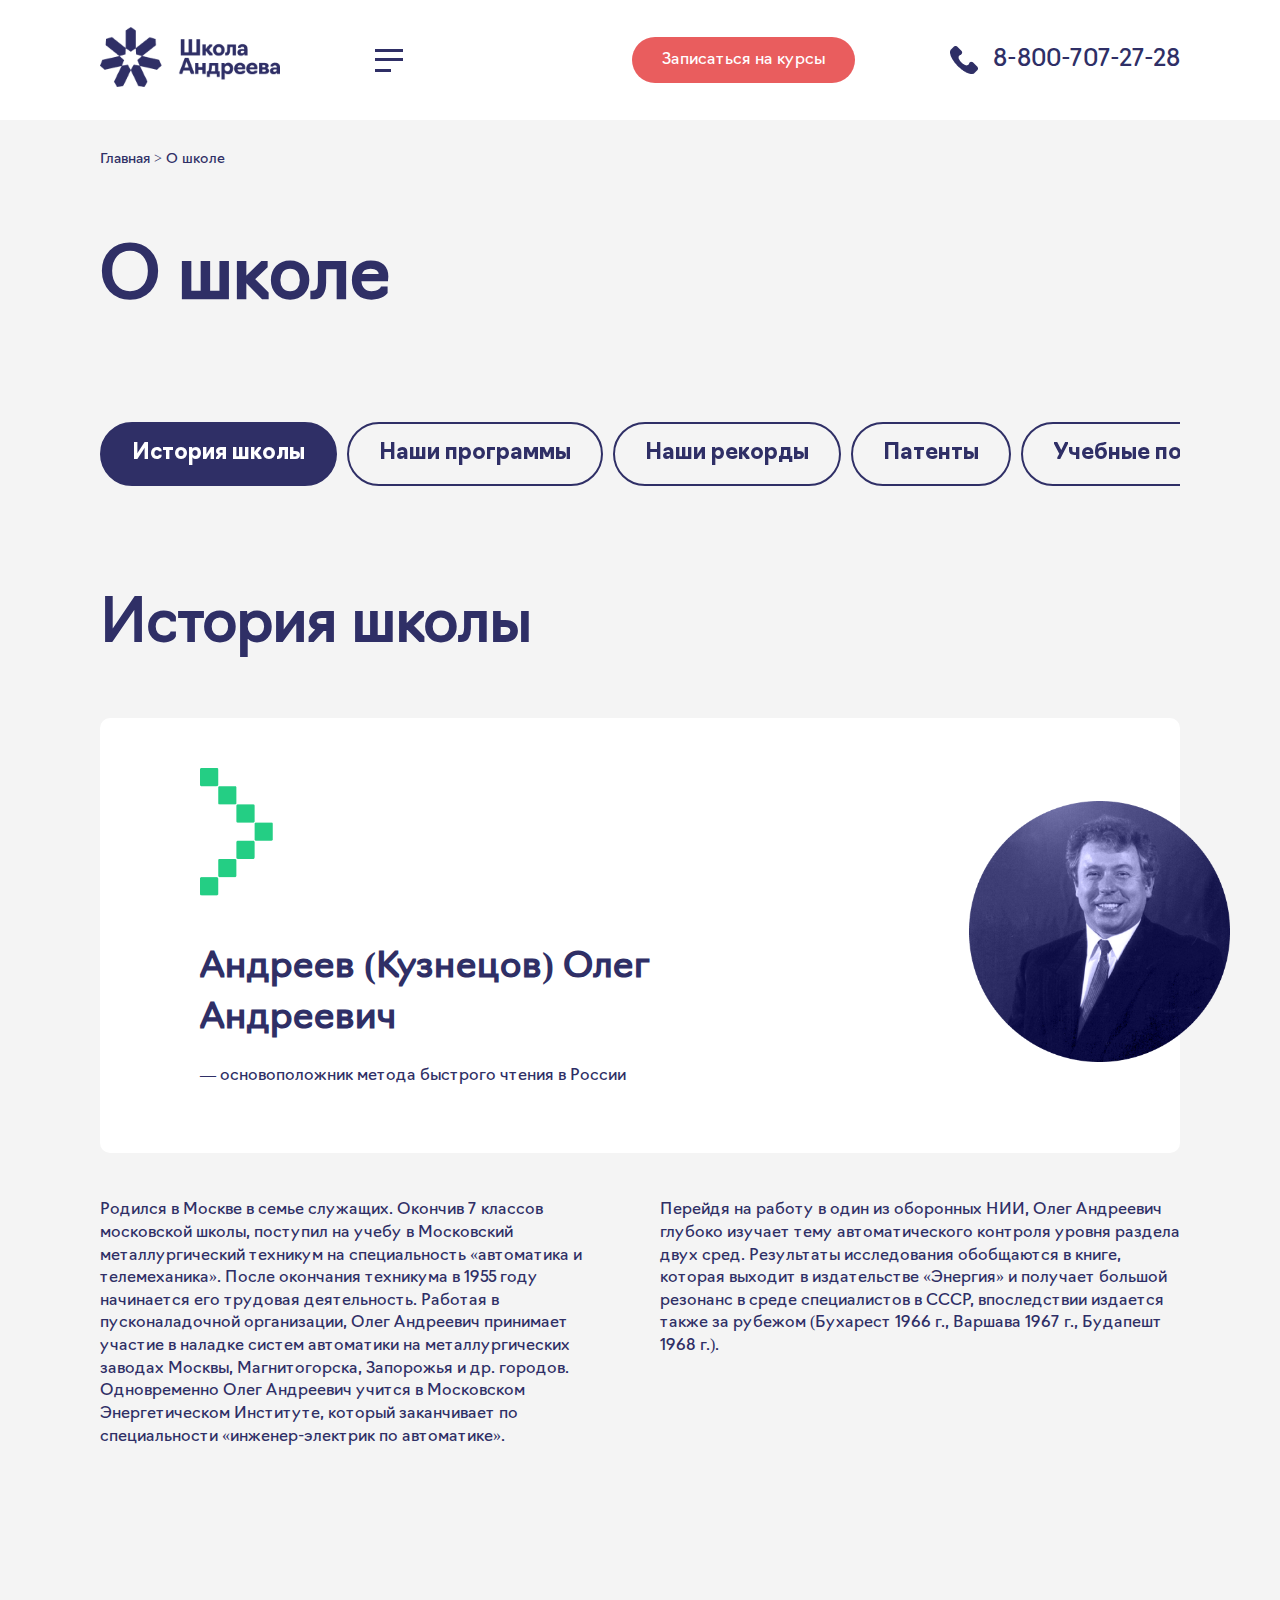
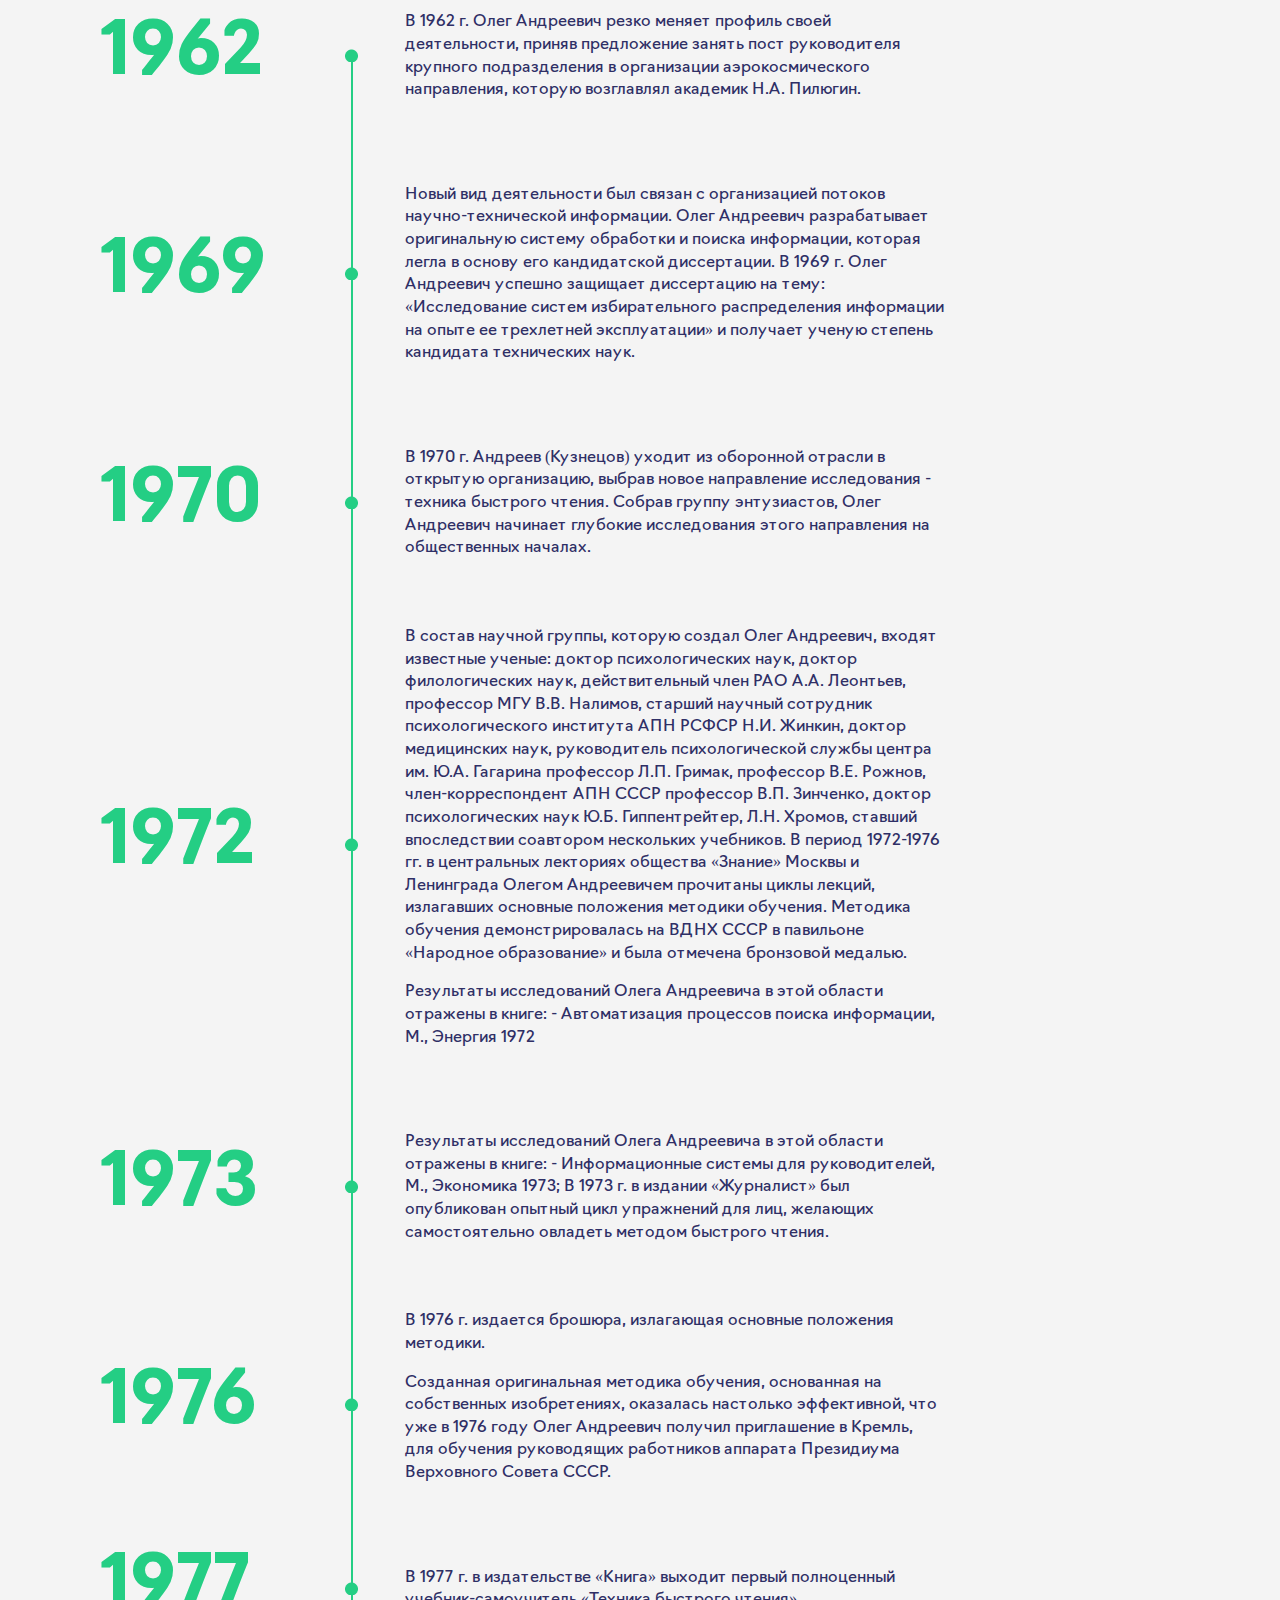
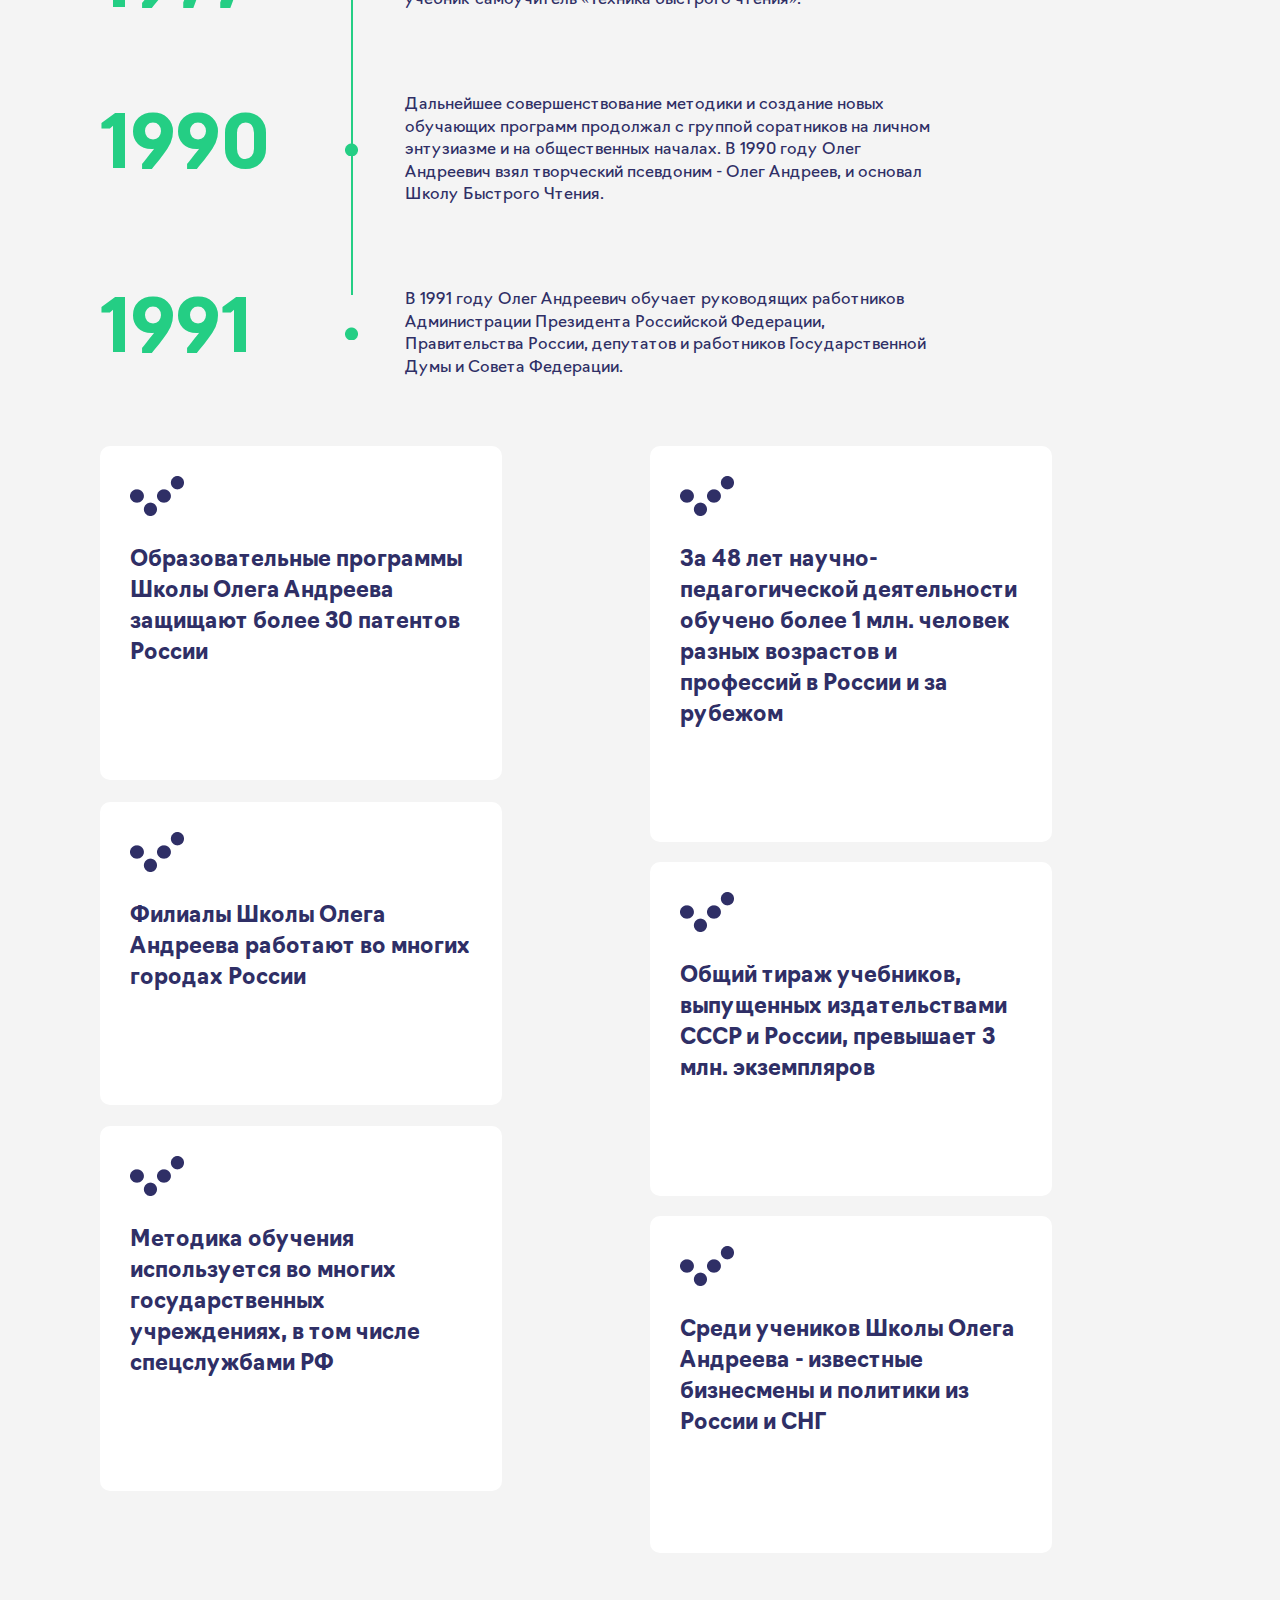
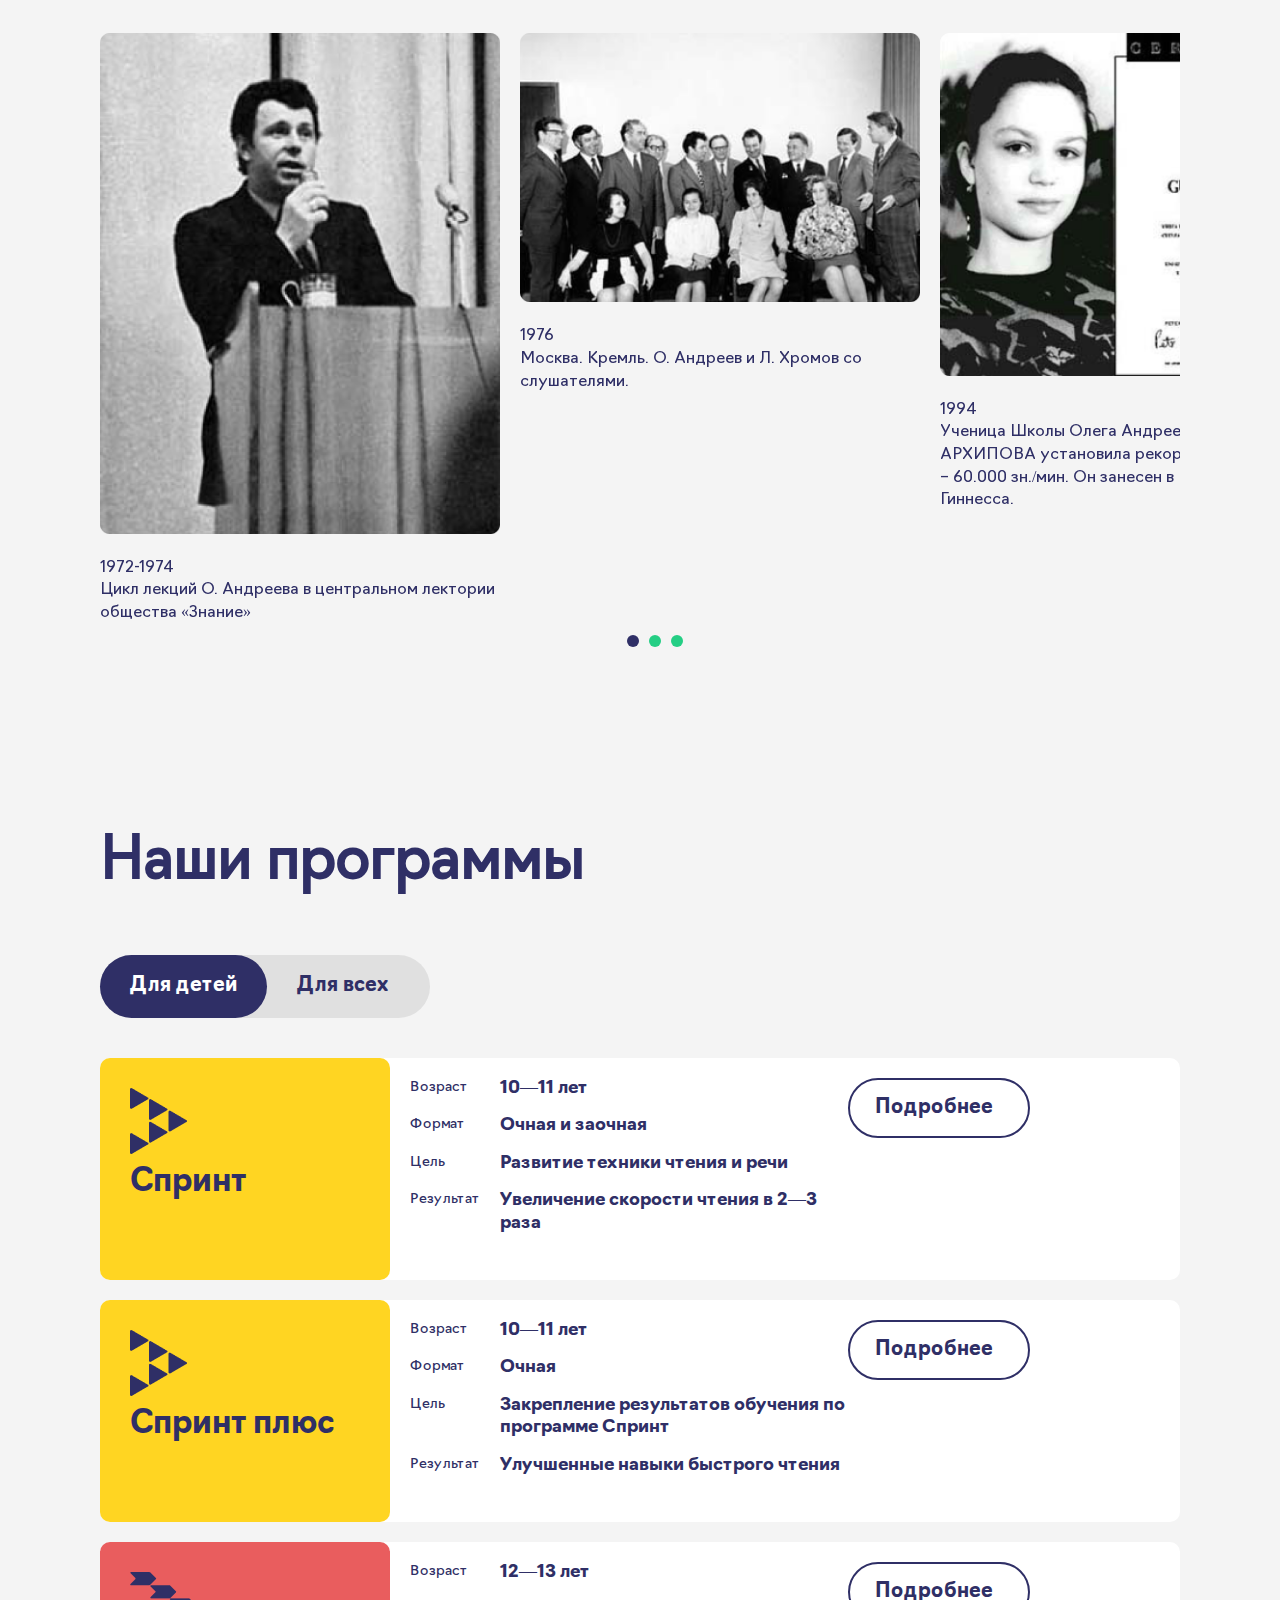
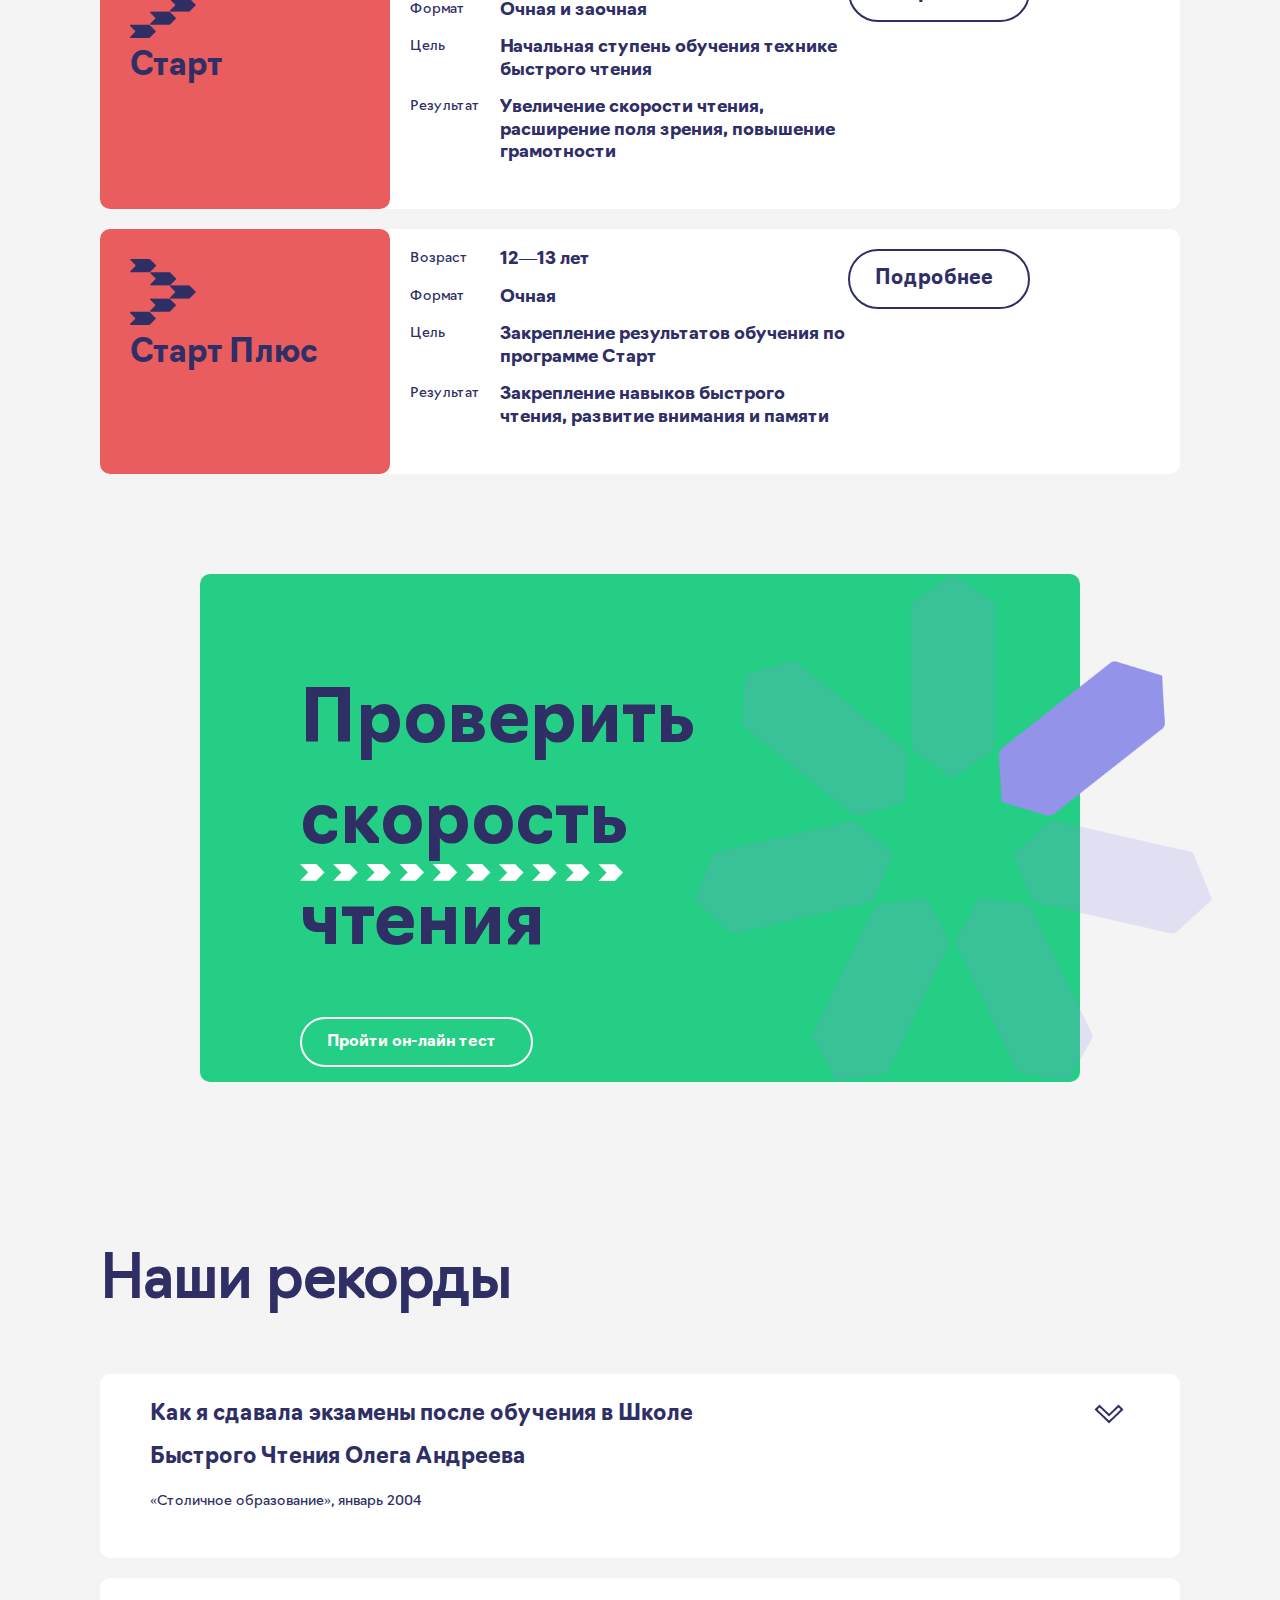
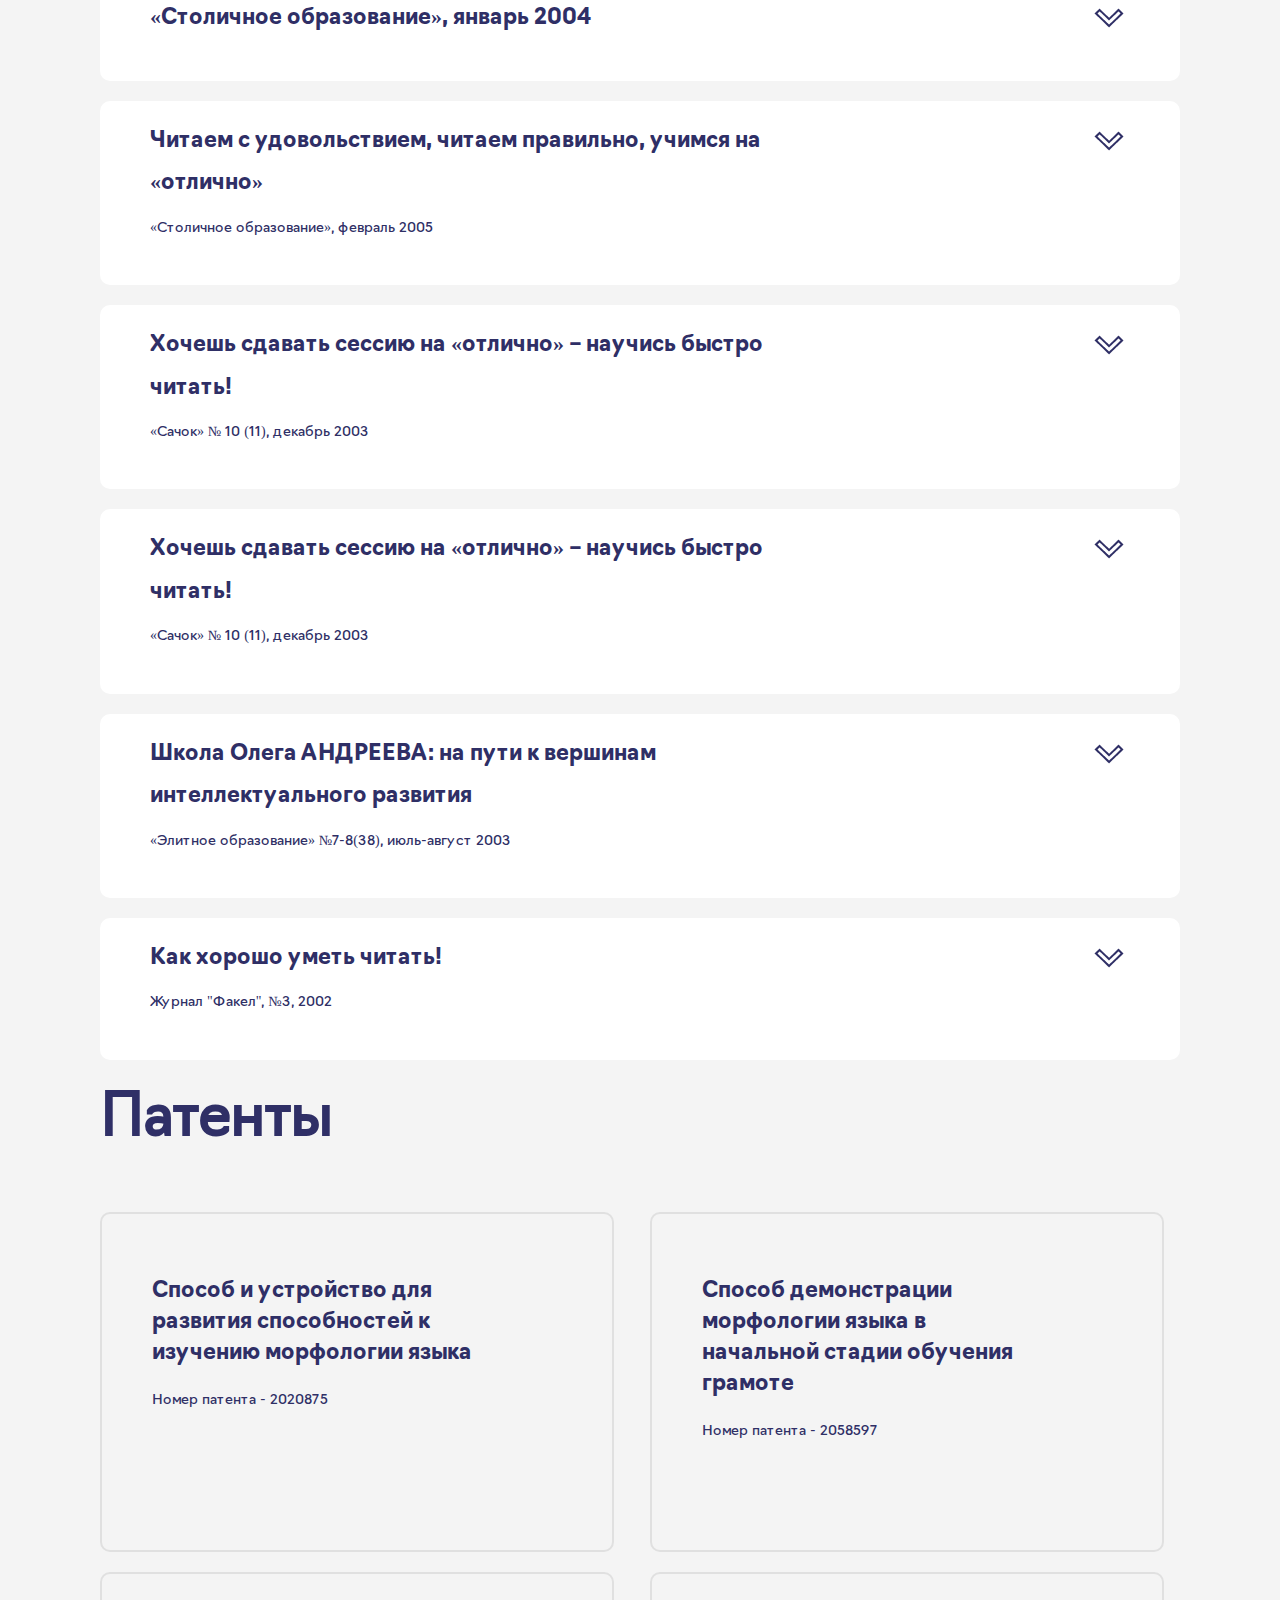
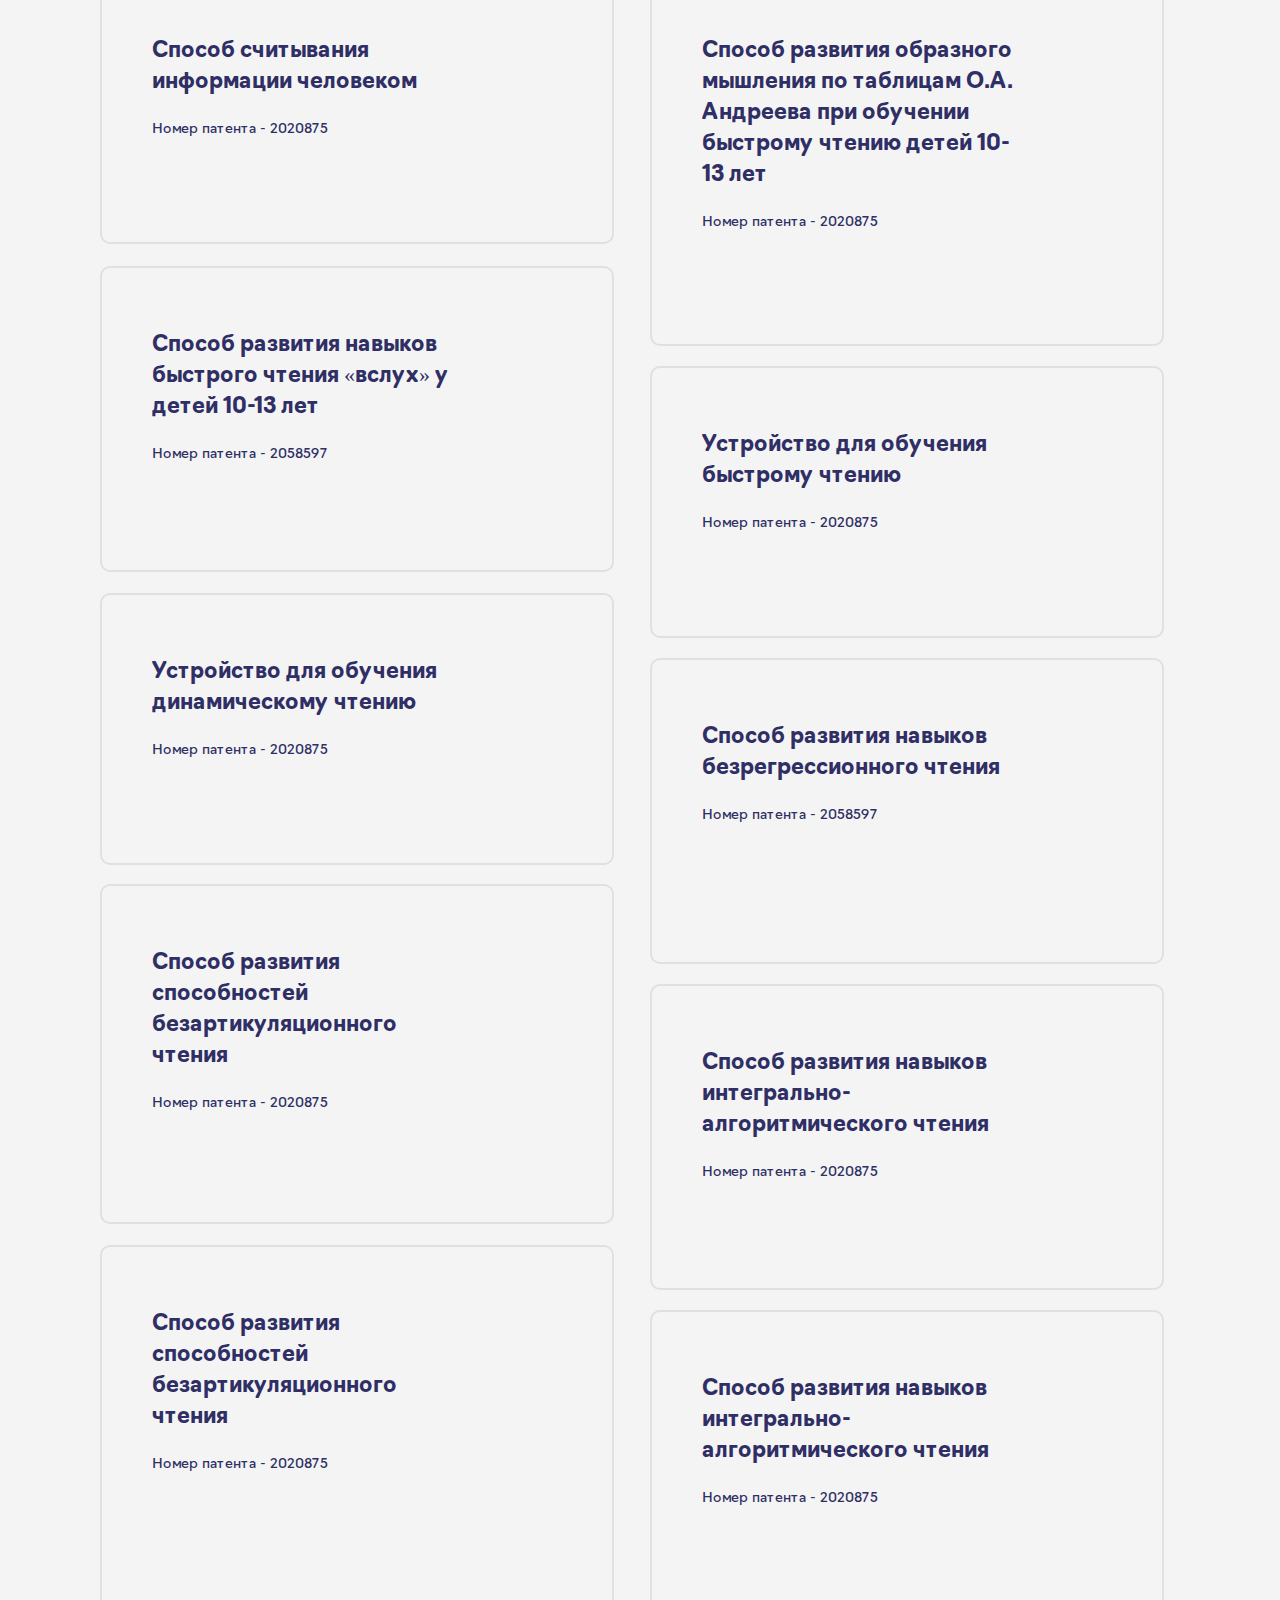
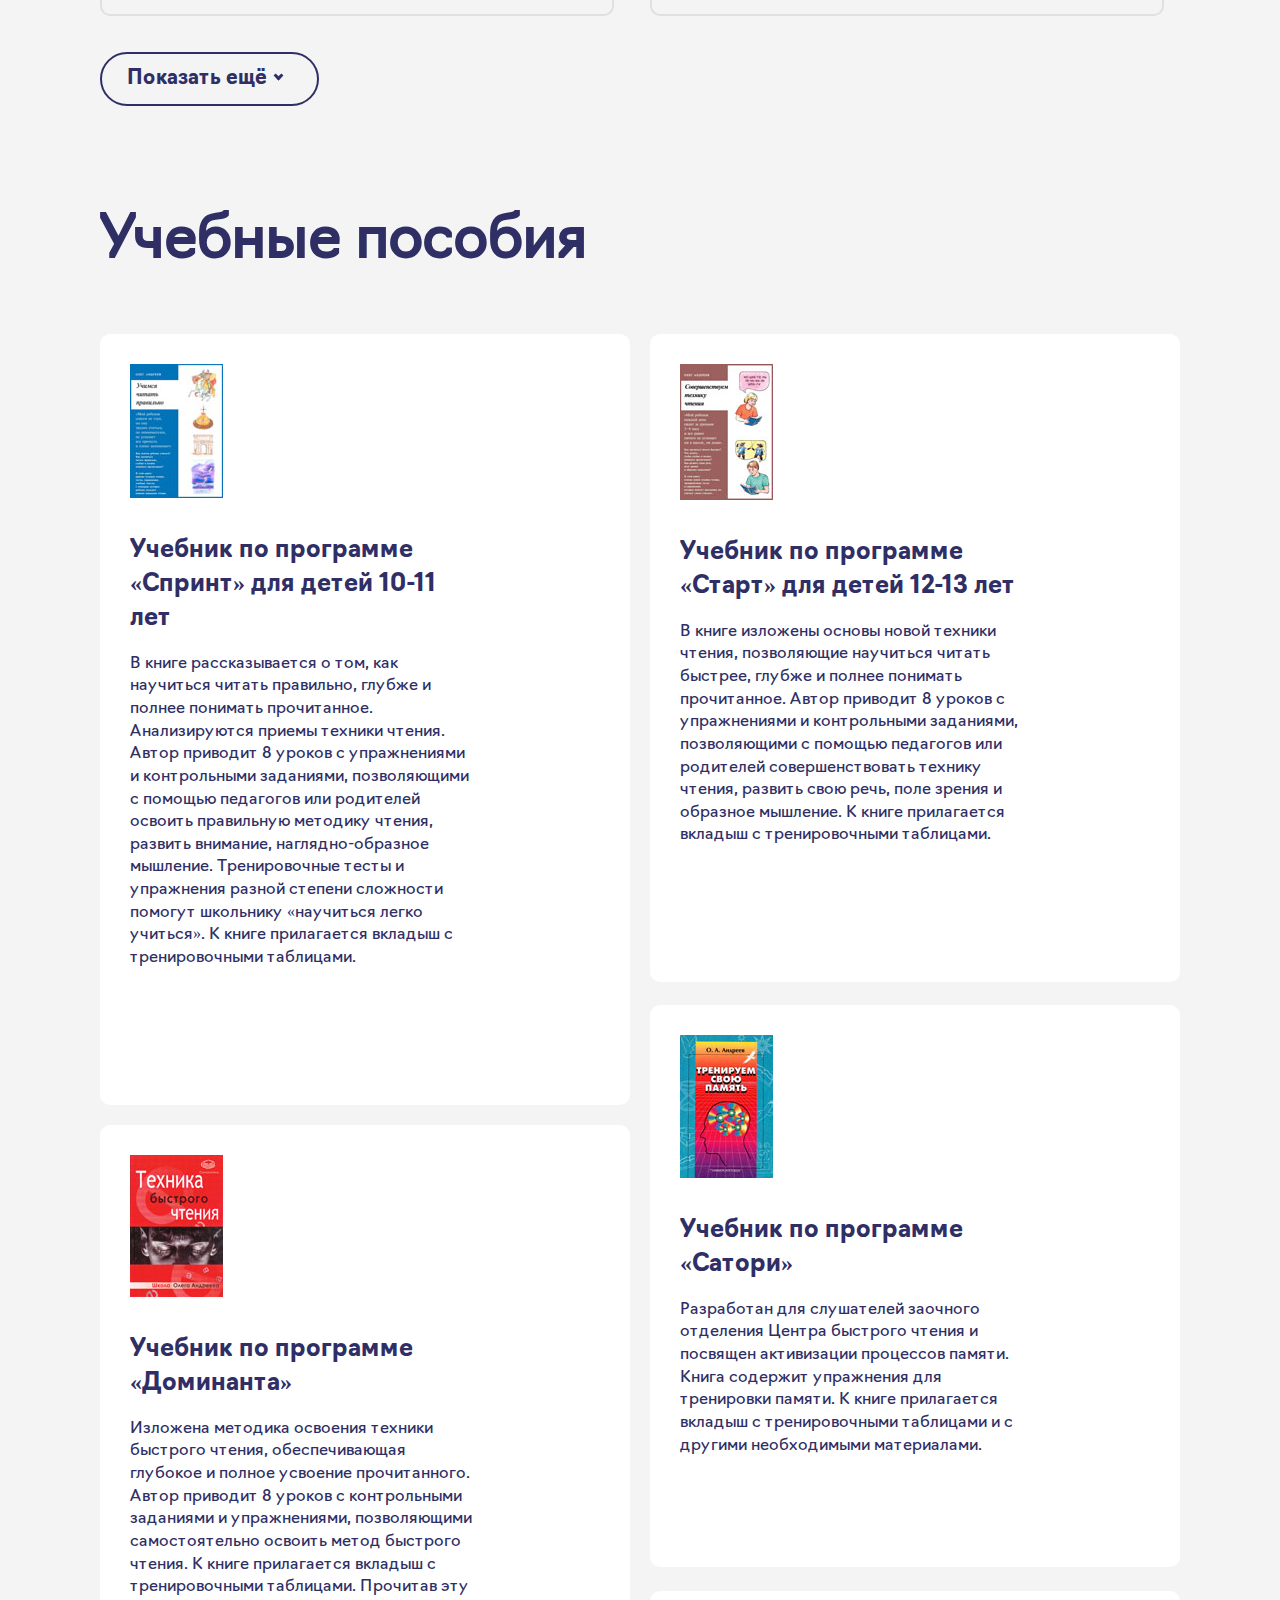
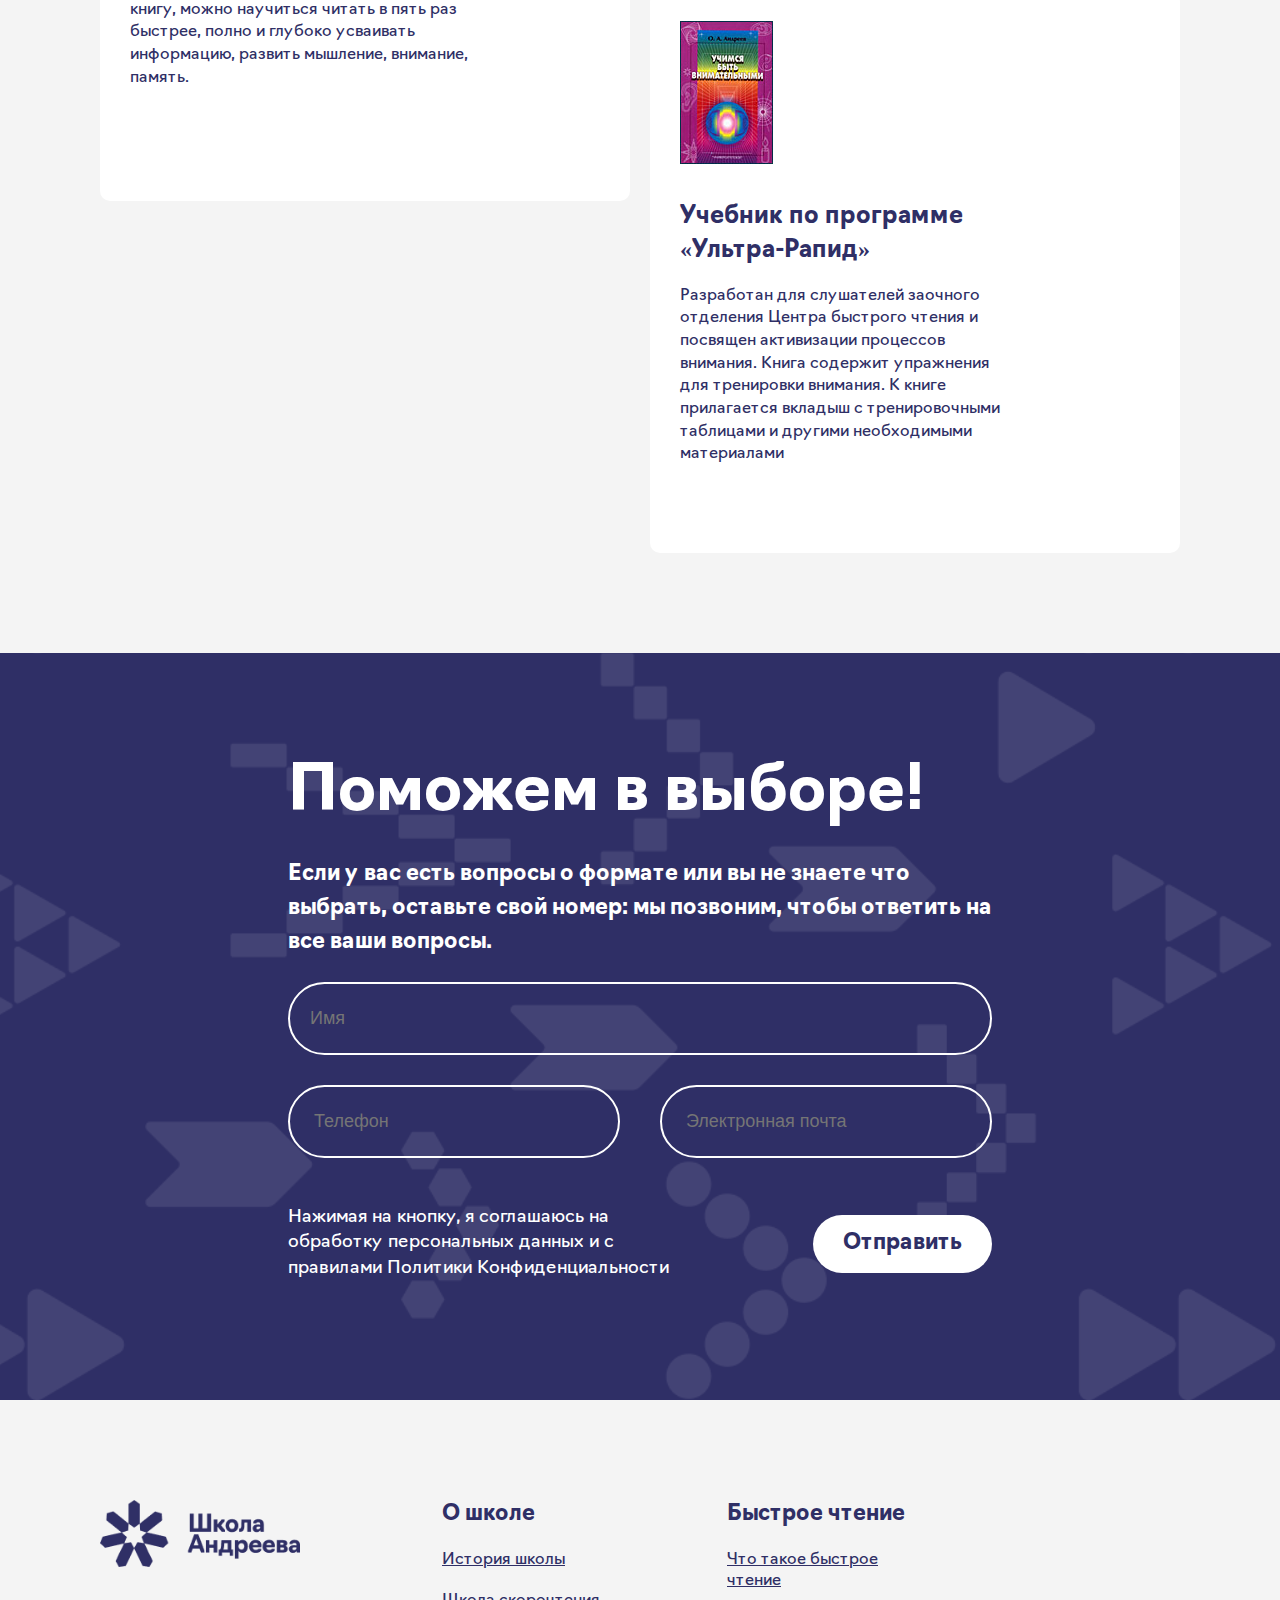
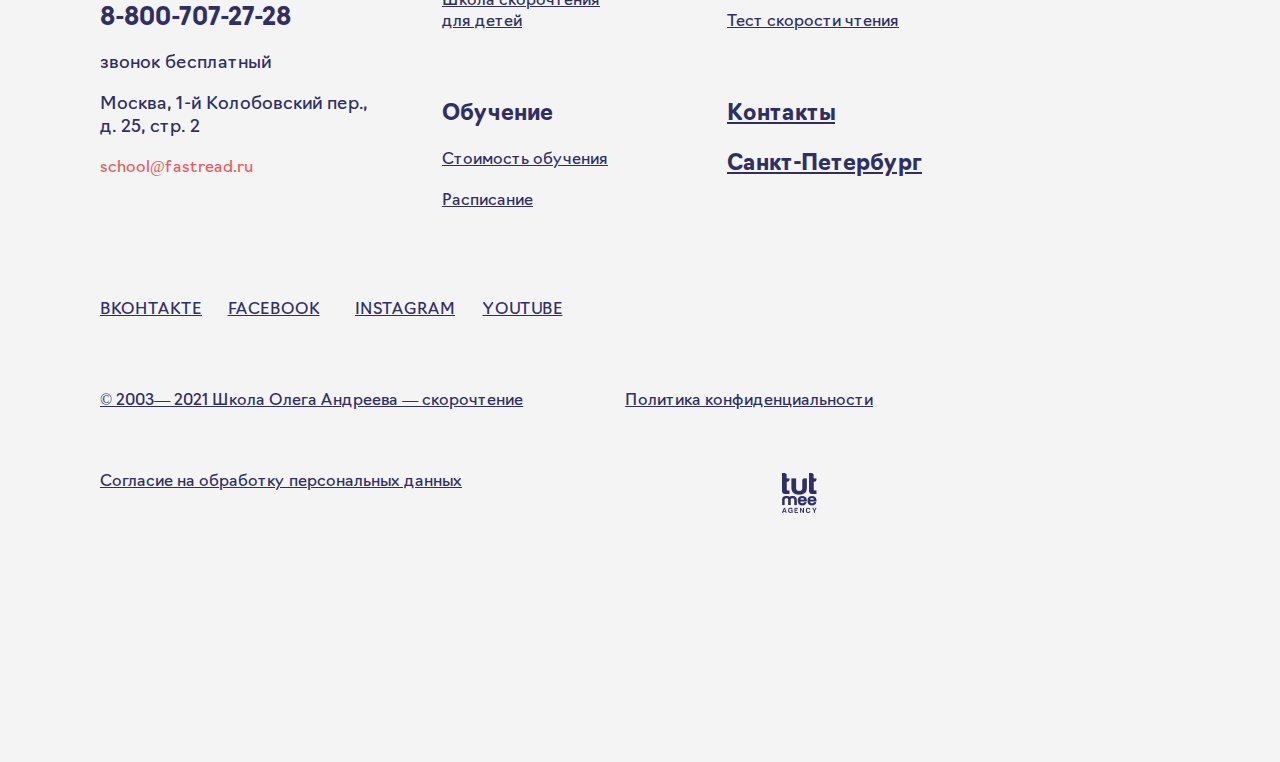
==== history-school.html @ 75f1ea76 "fastread" ====
<!DOCTYPE html>
<html lang="en">
<head>
    <meta charset="UTF-8">
    <meta http-equiv="X-UA-Compatible" content="IE=edge">
    <meta name="viewport" content="width=device-width, initial-scale=1.0">
    <link rel="stylesheet" href="css/style.css">
    <title>Fastread</title>
</head>
<body>
    <div class="main-wrapper">
        <main class="main">
        <header class="header">
    <div class="header__container">   
        <div class="header__body">
            <div class="header__section">
                <div class="header__logo">
                    <a href="index.html">
                    <img src="img/logo.png" alt="" class="logo">
                    </a>
                </div>
            </div>
            <div class="header__burger">
                <span></span>
            </div>
            <nav class="header__menu">
                <div class="container_menu" >
                    <nav class="menu">
                        <ul class="menu__list">
                            <li class="section__click">
                                <a href="" class="menu__link list-item">О школе<i class="arrow down"></i></a>
                                <ul class="sub-menu__list">
                                    <a href="history-school.html" class="sub-menu__link subs">История школы</a>
                                    <a href="school-fastread.html" class="sub-menu__link subs">Школа скорочтения для детей</a>
                                </ul>
                            </li>
                            <li class="section__click">
                                <a href="" class="menu__link list-item">Быстрое чтение<i class="arrow down"></i></a>
                                <ul class="sub-menu__list">
                                    <a href="" class="sub-menu__link subs">Что такое быстрое чтение</a>
                                    <a href="" class="sub-menu__link subs">Тест скорости чтения</a>
                                </ul>
                            </li>
                            <li class="section__click">
                                <a href="" class="menu__link list-item" >Обучение<i class="arrow down"></i></a>
                                <ul class="sub-menu__list">
                                    <a href="" class="sub-menu__link subs">Стоимость обучения</a>
                                    <a href="timetanle.html" class="sub-menu__link subs">Расписание</a>
                                </ul>
                            </li>
                            <li class="links">
                                <a href="#" class="list-item">Контакты</a>
                                <a href="#" class="list-item ">Санкт-Петербург</a>
                                <a href="#" class="list-item">Войти<i class="arrow right"></i></a>
                                <div class="">
                                    <a href="#" class="header-btn-hide">Записаться на курсы</a>
                                </div> 
                            </li>
                        </ul>
                    </nav>
                </div>
            </nav>
            <div class="section-btn">
                <a href="#" class="header-btn btn-header-hide">Записаться на курсы</a>
            </div>
            <div class="phone">
                <img src="img/Phone.png" alt="">
                <a href="#">8-800-707-27-28</a>
            </div>
        </div>     
    </div>
</header>
        <div class="history-school">
            <div class="container">
                <div class="history-school__navigation">
                    <div class="navigation__links">
                        <p class="navigation__text">Главная > О школе</p>
                    </div>
                    <h1 class="school-fastread__title">
                        О школе
                    </h1>
                </div>
                <nav class="nav__history-school first_nav">
                    <a href="#section-1" class="nav__history-school__link nav__history-school__link_active">История школы</a>
                    <a href="#section-2" class="nav__history-school__link">Наши программы</a>
                    <a href="#section-3" class="nav__history-school__link">Наши рекорды</a>
                    <a href="#section-4" class="nav__history-school__link">Патенты</a>
                    <a href="#section-5" class="nav__history-school__link">Учебные пособия</a>
                </nav>
                <nav class="nav__history-school history__slider">
                    <a href="#section-1" class="nav__history-school__link nav__history-school__link_active">История школы</a>
                    <a href="#section-2" class="nav__history-school__link">Наши программы</a>
                    <a href="#section-3" class="nav__history-school__link">Наши рекорды</a>
                    <a href="#section-4" class="nav__history-school__link">Патенты</a>
                    <a href="#section-5" class="nav__history-school__link">Учебные пособия</a>
                </nav>
                <div class="section history-school__wrapper" id='section-1'>
                    <div class="history-school__content" >
                        <h2 class="history-school__title ">
                            История школы
                        </h2>
                        <div class="history-school_oleg-phrase " >
                            <div class="history-school_oleg-phrase_bg">
                                <div class="history-school_oleg-phrase__msin-wrapper">
                                    <div class="history-school_oleg-phrase__wrapper">
                                        <div class="history-school_oleg-phrase-img">
                                            <img src="img/Oleg-phrase-img.png" alt="">
                                        </div>
                                        <div class="history-school_oleg-phrase-text">
                                            <h3 class="history-school_oleg-phrase__title">Андреев (Кузнецов) Олег Андреевич</h3>
                                            <p class="history-text">
                                                — основоположник метода быстрого чтения в России
                                            </p>
                                        </div>
                                    </div>
                                    <div class="history-school_oleg-phrase__oleg">
                                        <img src="img/Oleg__phrase_big.png" alt="" class="oleg-big">
                                    </div>
                                </div>
                            </div>
                            <div class="after-ahrase__text">
                                <p class="history-text">
                                    Родился в Москве в семье служащих. Окончив 7 классов московской школы, поступил на учебу в
                                     Московский металлургический техникум на специальность «автоматика и телемеханика». После окончания техникума в 1955 году 
                                     начинается его трудовая деятельность. Работая в пусконаладочной организации, Олег Андреевич принимает участие в наладке систем автоматики 
                                     на металлургических заводах Москвы, Магнитогорска, Запорожья и др. городов. Одновременно Олег Андреевич учится в Московском Энергетическом
                                      Институте, 
                                    который заканчивает по специальности «инженер-электрик по автоматике».
                                </p>
                                <p class="history-text">
                                    Перейдя на работу в один из оборонных НИИ, Олег Андреевич глубоко изучает тему автоматического контроля уровня раздела двух сред. 
                                    Результаты исследования обобщаются в книге, которая выходит в издательстве «Энергия» и получает большой резонанс в среде специалистов в СССР, 
                                    впоследствии издается также за рубежом (Бухарест 1966 г., Варшава 1967 г., Будапешт 1968 г.).
                                </p>
                            </div>
                            <div class="history__dates">
                                <div class="history__dates__row">
                                    <div class="history__dates__row__wrapper">
                                        <h2 class="history__dates__title">
                                            1962
                                        </h2>
                                        <p class="history__dates__row__text">
                                            В 1962 г. Олег Андреевич резко меняет профиль своей деятельности, 
                                            приняв предложение занять пост руководителя крупного подразделения в организации аэрокосмического направления, 
                                            которую возглавлял академик Н.А. Пилюгин.
                                        </p>
                                    </div>
                                    
                                    <div class="history__dates__row__wrapper">
                                        <h2 class="history__dates__title">
                                            1969
                                        </h2>
                                        <p class="history__dates__row__text">
                                            Новый вид деятельности был связан с организацией потоков научно-технической информации. Олег Андреевич разрабатывает оригинальную систему обработки и поиска информации,
                                             которая легла в основу его кандидатской диссертации. В 1969 г. Олег Андреевич успешно защищает диссертацию на тему: «Исследование систем избирательного 
                                             распределения информации на опыте ее трехлетней эксплуатации» и получает ученую степень кандидата технических наук.
                                        </p>

                                    </div>
                                    <div class="history__dates__row__wrapper">
                                        <h2 class="history__dates__title">
                                            1970
                                        </h2>
                                        <p class="history__dates__row__text">
                                            В 1970 г. Андреев (Кузнецов) уходит из оборонной отрасли в открытую организацию, выбрав новое направление исследования
                                            - техника быстрого чтения. Собрав группу энтузиастов, 
                                            Олег Андреевич начинает глубокие исследования этого направления на общественных началах.
                                        </p>
                                    </div>
                                    <div class="history__dates__row__wrapper">
                                        <h2 class="history__dates__title">
                                            1972
                                        </h2>
                                        <div class="history__dates__row__text">
                                            В состав научной группы, которую создал Олег Андреевич, входят известные ученые: доктор психологических наук, доктор филологических наук, действительный член РАО А.А. Леонтьев, профессор МГУ В.В. Налимов, старший научный сотрудник психологического института АПН РСФСР Н.И. Жинкин, доктор медицинских наук, руководитель психологической службы центра им. Ю.А. Гагарина профессор Л.П. Гримак, профессор В.Е. Рожнов, член-корреспондент АПН СССР профессор В.П. Зинченко, доктор психологических наук Ю.Б. Гиппентрейтер, Л.Н. Хромов, ставший впоследствии соавтором нескольких учебников.
                                            В период 1972-1976 гг. в центральных лекториях общества «Знание» Москвы и Ленинграда Олегом Андреевичем прочитаны циклы лекций, излагавших основные положения методики обучения. Методика обучения демонстрировалась на ВДНХ СССР в павильоне «Народное образование» и была отмечена бронзовой медалью.
                                              <p>
                                                Результаты исследований Олега Андреевича в этой области отражены в книге:
                                                - Автоматизация процессов поиска информации, М., Энергия 1972
                                              </p>                                      
                                        </div>
                                    </div>
                                    <div class="history__dates__row__wrapper">
                                        <h2 class="history__dates__title">
                                            1973
                                        </h2>
                                        <p class="history__dates__row__text">
                                            Результаты исследований Олега Андреевича в этой области отражены в книге:
                                            - Информационные системы для руководителей, М., Экономика 1973;
                                            В 1973 г. в издании «Журналист» был опубликован опытный цикл упражнений для лиц, желающих самостоятельно овладеть методом быстрого чтения.
                                        </p>
                                    </div>
                                    <div class="history__dates__row__wrapper">
                                        <h2 class="history__dates__title">
                                            1976
                                        </h2>
                                        <div class="history__dates__row__text">
                                            В 1976 г. издается брошюра, излагающая основные положения методики.
                                            <p>
                                                Созданная оригинальная методика обучения, основанная на собственных изобретениях,
                                                оказалась настолько эффективной, что уже в 1976 году Олег Андреевич получил приглашение в Кремль, 
                                               для обучения руководящих работников аппарата Президиума Верховного Совета СССР.
                                            </p>
                                        </div>
                                    </div>
                                    <div class="history__dates__row__wrapper">
                                        <h2 class="history__dates__title">
                                            1977
                                        </h2>
                                        <p class="history__dates__row__text">
                                            В 1977 г. в издательстве «Книга» выходит первый полноценный учебник-самоучитель «Техника быстрого чтения».
                                        </p>
                                    </div>
                                    <div class="history__dates__row__wrapper">
                                        <h2 class="history__dates__title">
                                            1990
                                        </h2>
                                        <p class="history__dates__row__text">
                                            Дальнейшее совершенствование методики и создание новых обучающих программ продолжал с группой соратников на личном энтузиазме и на общественных началах. В 1990 году Олег Андреевич взял творческий псевдоним - Олег Андреев, и основал Школу Быстрого Чтения.
                                        </p>
                                    </div>
                                    <div class="history__dates__row__wrapper">
                                        <h2 class="history__dates__title">
                                            1991
                                        </h2>
                                        <p class="history__dates__row__text">
                                            В 1991 году Олег Андреевич обучает руководящих работников Администрации Президента Российской Федерации, Правительства России, 
                                            депутатов и работников Государственной Думы и Совета Федерации.
                                        </p>
                                    </div>
                                </div>
                            </div>
                            <div class="history-school__cards">
                                <div class="history-school__cards__wrapper">
                                   <div class="history-school__item">
                                       <img src="img/history-school__cards__item.png" alt="" class="history-school__cards__item-img">
                                       <div class="history-school__item__text item__text-1">
                                           <p>
                                            Образовательные программы Школы Олега Андреева защищают более 30 патентов России
                                           </p>
                                       </div>
                                   </div>
                                   <div class="history-school__item">
                                    <img src="img/history-school__cards__item.png" alt="" class="history-school__cards__item-img">
                                    <div class="history-school__item__text item__text-2">
                                        <p>
                                            За 48 лет научно-педагогической деятельности обучено более 1 млн. человек разных возрастов и профессий в России и за рубежом
                                        </p>
                                    </div>
                                </div> 
                                <div class="history-school__item">
                                    <img src="img/history-school__cards__item.png" alt="" class="history-school__cards__item-img">
                                    <div class="history-school__item__text item__text-3">
                                        <p>
                                            Филиалы Школы Олега Андреева работают во многих городах России
                                        </p>
                                    </div>
                                </div>
                                <div class="history-school__item">
                                    <img src="img/history-school__cards__item.png" alt="" class="history-school__cards__item-img">
                                    <div class="history-school__item__text item__text-4">
                                        <p>
                                            Общий тираж учебников, выпущенных издательствами СССР и России, превышает 3 млн. экземпляров
                                        </p>
                                    </div>
                                </div>  
                                <div class="history-school__item">
                                    <img src="img/history-school__cards__item.png" alt="" class="history-school__cards__item-img">
                                    <div class="history-school__item__text item__text-5">
                                        <p>
                                            Методика обучения используется во многих государственных учреждениях, в том числе спецслужбами РФ
                                        </p>
                                    </div>
                                </div>  
                                <div class="history-school__item">
                                    <img src="img/history-school__cards__item.png" alt="" class="history-school__cards__item-img">
                                    <div class="history-school__item__text item__text-2">
                                        <p>
                                            Среди учеников Школы Олега Андреева - известные бизнесмены и политики из России и СНГ
                                        </p>
                                    </div>
                                </div>  
                                </div>
                            </div>
                            <div class="history__photos__slider">
                                <div class="history__photos__item">
                                    <img src="img/photo-1.png" alt="">
                                    <div class="history__photos__item-text">
                                        <p>
                                            1972-1974 <br>
                                            Цикл лекций О. Андреева в центральном лектории общества «Знание»
                                        </p>
                                    </div>
                                </div>
                                <div class="history__photos__item">
                                    <img src="img/photo-3.png" alt="">
                                    <div class="history__photos__item-text">
                                        <p>
                                        1976 <br>
                                        Москва. Кремль. О. Андреев и Л. Хромов со слушателями.
                                        </p>
                                    </div>
                                </div>
                                <div class="history__photos__item">
                                    <img src="img/photo-2.png" alt="">
                                    <div class="history__photos__item-text">
                                        <p>
                                        1994 <br>
                                        Ученица Школы Олега Андреева СВЕТЛАНА АРХИПОВА установила рекорд скорости чтения – 60.000 зн./мин. Он занесен в Книгу рекордов Гиннесса.
                                        </p>
                                    </div>
                                </div>
                            </div>
                        </div>
                    </div>
                </div>
                <div class="section history-school__wrapper" id='section-2'>
                    <div class="history-school__content">
                        <h2 class="history-school__title">
                            Наши программы
                        </h2>
                        <div class="history-school_oleg-phrase">
                            <div class="tab__content">
                                <div class="tabs">
                                    <nav class="tabs__items timetable__tabs__items">
                                        <a href="#tab_01" class="tabs__item timetable__tabs__item-btn">Для детей</a>
                                        <a href="#tab_02" class="tabs__item timetable__tabs__item-btn">Для всех</a>
                                    </nav>
                                    <div class="tabs__body">
                                        <div class="tabs__block" id='tab_01'>
                                            <div class="tabs__block__wrapper">
                                                <div class="tabs__block__item">
                                                    <div class="tabs__block-img-area">
                                                        <img src="img/history_srrint.png" alt="">
                                                        <h3 class="tabs__block-img-area__title">Спринт</h3>
                                                    </div>
                                                    <div class="tabs__block-text-area">
                                                        <div class="text-area__info">
                                                            <div class="text-area_column">
                                                                <p class="text-area-item">Возраст</p>
                                                                <p class="text-area_column_bold">10—11 лет</p>
                                                            </div>
                                                            <div class="text-area_column">
                                                                <p class="text-area-item">Формат</p>
                                                                <p class="text-area_column_bold">Очная и заочная</p>
                                                            </div>
                                                            <div class="text-area_column">
                                                                <p class="text-area-item">Цель</p>
                                                                <p class="text-area_column_bold">Развитие техники чтения и речи</p>
                                                            </div>
                                                            <div class="text-area_column">
                                                                <p class="text-area-item">Результат</p>
                                                                <p class="text-area_column_bold">Увеличение скорости чтения в 2—3 раза</p>
                                                            </div>
                                                        </div>
                                                        <a href="#" class="btn-no-fill btn-history">Подробнее</a>
                                                    </div>
                                                </div>
                                                <div class="tabs__block__item">
                                                    <div class="tabs__block-img-area">
                                                        <img src="img/history_srrint.png" alt="">
                                                        <h3 class="tabs__block-img-area__title">Спринт плюс</h3>
                                                    </div>
                                                    <div class="tabs__block-text-area">
                                                        <div class="text-area__info">
                                                            <div class="text-area_column">
                                                                <p class="text-area-item">Возраст</p>
                                                                <p class="text-area_column_bold">10—11 лет</p>
                                                            </div>
                                                            <div class="text-area_column">
                                                                <p class="text-area-item">Формат</p>
                                                                <p class="text-area_column_bold">Очная</p>
                                                            </div>
                                                            <div class="text-area_column">
                                                                <p class="text-area-item">Цель</p>
                                                                <p class="text-area_column_bold">Закрепление результатов обучения по программе Спринт</p>
                                                            </div>
                                                            <div class="text-area_column">
                                                                <p class="text-area-item">Результат</p>
                                                                <p class="text-area_column_bold">Улучшенные навыки быстрого чтения</p>
                                                            </div>
                                                        </div>
                                                        <a href="#" class="btn-no-fill btn-history">Подробнее</a>
                                                    </div>
                                                </div>
                                                <div class="tabs__block__item">
                                                    <div class="tabs__block-img-area red">
                                                        <img src="img/history_start.png" alt="">
                                                        <h3 class="tabs__block-img-area__title">Старт</h3>
                                                    </div>
                                                    <div class="tabs__block-text-area">
                                                        <div class="text-area__info">
                                                            <div class="text-area_column">
                                                                <p class="text-area-item">Возраст</p>
                                                                <p class="text-area_column_bold">12—13 лет</p>
                                                            </div>
                                                            <div class="text-area_column">
                                                                <p class="text-area-item">Формат</p>
                                                                <p class="text-area_column_bold">Очная и заочная</p>
                                                            </div>
                                                            <div class="text-area_column">
                                                                <p class="text-area-item">Цель</p>
                                                                <p class="text-area_column_bold">Начальная ступень обучения технике быстрого чтения</p>
                                                            </div>
                                                            <div class="text-area_column">
                                                                <p class="text-area-item">Результат</p>
                                                                <p class="text-area_column_bold">Увеличение скорости чтения, расширение поля зрения, повышение грамотности</p>
                                                            </div>
                                                        </div>
                                                        <a href="#" class="btn-no-fill btn-history">Подробнее</a>
                                                    </div>
                                                </div>
                                                <div class="tabs__block__item">
                                                    <div class="tabs__block-img-area red">
                                                        <img src="img/history_start.png" alt="">
                                                        <h3 class="tabs__block-img-area__title">Старт Плюс</h3>
                                                    </div>
                                                    <div class="tabs__block-text-area">
                                                        <div class="text-area__info">
                                                            <div class="text-area_column">
                                                                <p class="text-area-item">Возраст</p>
                                                                <p class="text-area_column_bold">12—13 лет</p>
                                                            </div>
                                                            <div class="text-area_column">
                                                                <p class="text-area-item">Формат</p>
                                                                <p class="text-area_column_bold">Очная</p>
                                                            </div>
                                                            <div class="text-area_column">
                                                                <p class="text-area-item">Цель</p>
                                                                <p class="text-area_column_bold">Закрепление результатов обучения по программе Старт</p>
                                                            </div>
                                                            <div class="text-area_column">
                                                                <p class="text-area-item">Результат</p>
                                                                <p class="text-area_column_bold">Закрепление навыков быстрого чтения, развитие внимания и памяти </p>
                                                            </div>
                                                        </div>
                                                        <a href="#" class="btn-no-fill btn-history">Подробнее</a>
                                                    </div>
                                                </div>
                                            </div>
                                        </div>
                                        <div class="tabs__block" id='tab_02'>
                                            <div class="tabs__block__item">
                                                <div class="tabs__block-img-area">
                                                    <img src="img/history_srrint.png" alt="">
                                                    <h3 class="tabs__block-img-area__title">Спринт плюс</h3>
                                                </div>
                                                <div class="tabs__block-text-area">
                                                    <div class="text-area__info">
                                                        <div class="text-area_column">
                                                            <p class="text-area-item">Возраст</p>
                                                            <p class="text-area_column_bold">10—11 лет</p>
                                                        </div>
                                                        <div class="text-area_column">
                                                            <p class="text-area-item">Формат</p>
                                                            <p class="text-area_column_bold">Очная</p>
                                                        </div>
                                                        <div class="text-area_column">
                                                            <p class="text-area-item">Цель</p>
                                                            <p class="text-area_column_bold">Закрепление результатов обучения по программе Спринт</p>
                                                        </div>
                                                        <div class="text-area_column">
                                                            <p class="text-area-item">Результат</p>
                                                            <p class="text-area_column_bold">Улучшенные навыки быстрого чтения</p>
                                                        </div>
                                                    </div>
                                                    <a href="#" class="btn-no-fill btn-history">Подробнее</a>
                                                </div>
                                            </div>
                                        </div>
                                    </div>
                                </div>
                                <div class="check__speed check__speed-1">
                                    <div class="">
                                        <div class="check__speed_bg check__speed_bg_2">
                                            <div class="check__speed_bg__wrapper_2">
                                                <div class="check__speed__text">
                                                    <h2 class="check__speed__title check__speed__title_2">Проверить <span class="sheck__speed__title-arrows-2">скорость</span> чтения</h2>
                                                    <a href="#" class="btn-no-fill no-fill-white">Пройти он-лайн тест</a>
                                                </div>
                                                <div class="check__speed__img"> 
                                                    <img src="img/History_green.png" alt="" class="check__speed-img-2">
                                                </div>
                                            </div>
                                        </div>
                                    </div>
                                </div>
                                <div class="check__speed check__speed-2">
                                    <div class="">
                                        <div class="check__speed_bg check__speed_bg_2">
                                            <div class="check__speed_bg__wrapper">
                                                <div class="check__speed__text">
                                                    <h2 class="check__speed__title">Проверить <span class="sheck__speed__title-arrows">скорость</span> чтения</h2>
                                                    <a href="#" class="btn-no-fill no-fill-white">Пройти он-лайн тест</a>
                                                </div>
                                                <div class="check__speed__img">
                                                    <img src="img/check.png" alt="" class="check__speed-img">
                                                </div>
                                            </div>
                                        </div>
                                    </div>
                                </div>
                            </div>
                        </div>
                    </div> 
                </div>
                <div class="section history-school__wrapper" id='section-3'>
                    <div class="history-school__content"> 
                        <h2 class="history-school__title">
                            Наши рекорды
                        </h2>
                        <div class="history-school_oleg-phrase">
                            <div class="history__records only_one">
                                <div class="history__records__item">
                                    <div class="history__records__title-area">
                                        <h3 class="history__records__title">
                                        Как я сдавала экзамены после обучения в Школе Быстрого Чтения Олега Андреева

                                        </h3>
                                        <p>
                                            «Столичное образование», январь 2004
                                        </p>
                                    </div>
                                    <div class="history__records__text">
                                        <p>
                                        Каждому человеку хоть раз в жизни приходится сдавать экзамены. Еще по школе я помню, какой всегда это был для меня стресс. 
                                        «К счастью, – думала я, – все позади, я – студентка первого курса». Но здесь меня ждали новые испытания. Оказывается, 
                                        

                                        в институте экзамены сдают два раза в году, и называется это «зимняя и летняя сессии». Кроме того, огромное количество зачетов. 
                                        Несчастному студенту все время приходится что-то сдавать, сдавать и сдавать. </p>

                                        <p>Я сразу решила для себя: или разберусь с проблемой сдачи экзаменов, или вообще не буду учиться.
                                             Мои друзья со старших курсов меня «успокаивали»: «Не волнуйся, после первой сессии из института отчисляют, как правило,
                                              25-30% студентов-первокурсников, проваливших сессию, вот и тебя отчислят. Ничего страшного, в армию тебе не идти, на следующий год наберешься
                                               опыта и будешь сдавать снова. 
                                              Так многие делают». «Что значит «многие»? – возмутилась я. – Я не хочу быть как все, мне жаль свое время, силы, денег, в конце концов».</p>

                                           <p> Тут я задумалась: почему в школе и в институте преподаватели твердят одно:
                                               «Учи, учи, учи». Но никто почему-то не подскажет, как учить, чтобы за меньшее время, не напрягаясь, узнать больше, и как же все-таки правильно
                                                сдавать экзамены?</p>

                                        <p>«Буду сама искать ответы на эти вопросы»,
                                             – решила я. Прежде всего, я окунулась в Интернет. Нашла множество самых разных курсов, 
                                             тренингов, школ. Наконец мелькнуло что-то стоящее. «Научиться легко учиться», – вот девиз обучающих программ Школы Быстрого Чтения Олега Андреева.
                                              Изучаю сайт подробно:
                                              изобретение Школы – специальная методика успешной подготовки и сдачи экзаменов – как раз то, что мне нужно.</p>
                                    </div>
                                </div>
                                <div class="history__records__item">
                                    <div class="history__records__title-area">
                                        <h3 class="history__records__title">
                                            «Столичное образование», январь 2004
                                        </h3>
                                    </div>
                                    <div class="history__records__text">
                                        <p>
                                        Каждому человеку хоть раз в жизни приходится сдавать экзамены. Еще по школе я помню, какой всегда это был для меня стресс. 
                                        «К счастью, – думала я, – все позади, я – студентка первого курса». Но здесь меня ждали новые испытания. Оказывается, 
                                        
                                        в институте экзамены сдают два раза в году, и называется это «зимняя и летняя сессии». Кроме того, огромное количество зачетов. 
                                        Несчастному студенту все время приходится что-то сдавать, сдавать и сдавать. </p>
                                        <p>Я сразу решила для себя: или разберусь с проблемой сдачи экзаменов, или вообще не буду учиться.
                                             Мои друзья со старших курсов меня «успокаивали»: «Не волнуйся, после первой сессии из института отчисляют, как правило,
                                              25-30% студентов-первокурсников, проваливших сессию, вот и тебя отчислят. Ничего страшного, в армию тебе не идти, на следующий год наберешься
                                               опыта и будешь сдавать снова. 
                                              Так многие делают». «Что значит «многие»? – возмутилась я. – Я не хочу быть как все, мне жаль свое время, силы, денег, в конце концов».</p>
                                           <p> Тут я задумалась: почему в школе и в институте преподаватели твердят одно:
                                               «Учи, учи, учи». Но никто почему-то не подскажет, как учить, чтобы за меньшее время, не напрягаясь, узнать больше, и как же все-таки правильно
                                                сдавать экзамены?</p>
                                        <p>«Буду сама искать ответы на эти вопросы»,
                                             – решила я. Прежде всего, я окунулась в Интернет. Нашла множество самых разных курсов, 
                                             тренингов, школ. Наконец мелькнуло что-то стоящее. «Научиться легко учиться», – вот девиз обучающих программ Школы Быстрого Чтения Олега Андреева.
                                              Изучаю сайт подробно:
                                              изобретение Школы – специальная методика успешной подготовки и сдачи экзаменов – как раз то, что мне нужно.</p>
                                    </div>
                                </div>
                                <div class="history__records__item">
                                    <div class="history__records__title-area">
                                        <h3 class="history__records__title">
                                            Читаем с удовольствием, читаем правильно, учимся на «отлично»
                                        </h3>
                                        <p>
                                            «Столичное образование», февраль 2005
                                        </p>
                                    </div>
                                    <div class="history__records__text">
                                        <p>
                                        Каждому человеку хоть раз в жизни приходится сдавать экзамены. Еще по школе я помню, какой всегда это был для меня стресс. 
                                        «К счастью, – думала я, – все позади, я – студентка первого курса». Но здесь меня ждали новые испытания. Оказывается, 
                                        
                                        в институте экзамены сдают два раза в году, и называется это «зимняя и летняя сессии». Кроме того, огромное количество зачетов. 
                                        Несчастному студенту все время приходится что-то сдавать, сдавать и сдавать. </p>
                                        <p>Я сразу решила для себя: или разберусь с проблемой сдачи экзаменов, или вообще не буду учиться.
                                             Мои друзья со старших курсов меня «успокаивали»: «Не волнуйся, после первой сессии из института отчисляют, как правило,
                                              25-30% студентов-первокурсников, проваливших сессию, вот и тебя отчислят. Ничего страшного, в армию тебе не идти, на следующий год наберешься
                                               опыта и будешь сдавать снова. 
                                              Так многие делают». «Что значит «многие»? – возмутилась я. – Я не хочу быть как все, мне жаль свое время, силы, денег, в конце концов».</p>
                                    </div>
                                </div>
                                <div class="history__records__item">
                                    <div class="history__records__title-area">
                                        <h3 class="history__records__title">
                                            Хочешь сдавать сессию на «отлично» – научись быстро читать!
                                        </h3>
                                        <p>
                                            «Сачок» № 10 (11), декабрь 2003
                                        </p>
                                    </div>
                                    <div class="history__records__text">
                                        <p>
                                        Каждому человеку хоть раз в жизни приходится сдавать экзамены. Еще по школе я помню, какой всегда это был для меня стресс. 
                                        «К счастью, – думала я, – все позади, я – студентка первого курса». Но здесь меня ждали новые испытания. Оказывается, 
                                        </p>
                                    </div>
                                </div>
                                <div class="history__records__item">
                                    <div class="history__records__title-area">
                                        <h3 class="history__records__title">
                                            Хочешь сдавать сессию на «отлично» – научись быстро читать!
                                        </h3>
                                        <p>
                                            «Сачок» № 10 (11), декабрь 2003
                                        </p>
                                    </div>
                                    <div class="history__records__text">
                                        <p>
                                        Каждому человеку хоть раз в жизни приходится сдавать экзамены. Еще по школе я помню, какой всегда это был для меня стресс. 
                                        «К счастью, – думала я, – все позади, я – студентка первого курса». Но здесь меня ждали новые испытания. Оказывается, 
                                        </p>
                                    </div>
                                </div>
                                <div class="history__records__item">
                                    <div class="history__records__title-area">
                                        <h3 class="history__records__title">
                                            Школа Олега АНДРЕЕВА: на пути к вершинам интеллектуального развития
                                        </h3>
                                        <p>
                                           «Элитное образование» №7-8(38), июль-август 2003
                                        </p>
                                    </div>
                                    <div class="history__records__text">
                                        <p>
                                        Каждому человеку хоть раз в жизни приходится сдавать экзамены. Еще по школе я помню, какой всегда это был для меня стресс. 
                                        «К счастью, – думала я, – все позади, я – студентка первого курса». Но здесь меня ждали новые испытания. Оказывается, 
                                        </p>
                                    </div>
                                </div>
                                <div class="history__records__item">
                                    <div class="history__records__title-area">
                                        <h3 class="history__records__title">
                                            Как хорошо уметь читать!
                                        </h3>
                                        <p>
                                            Журнал "Факел", №3, 2002
                                        </p>
                                    </div>
                                    <div class="history__records__text">
                                        <p>
                                        Каждому человеку хоть раз в жизни приходится сдавать экзамены. Еще по школе я помню, какой всегда это был для меня стресс. 
                                        «К счастью, – думала я, – все позади, я – студентка первого курса». Но здесь меня ждали новые испытания. Оказывается, 
                                        </p>
                                    </div>
                                </div>
                            </div>
                        </div>
                    </div>
                    <div class="history-school__content">
                    </div>
                </div>
                <div class="section history-school__wrapper" id='section-4'>
                    <div class="history-school__content"> 
                        <h2 class="history-school__title">
                            Патенты
                        </h2>
                        <div class="history-school_oleg-phrase">
                            <div class="patents__wrapper">
                                <div class="patents__item">
                                    <div class="patent__text">
                                        <p class="patent-bold">
                                            Способ и устройство для развития способностей к изучению морфологии языка
                                        </p>
                                        <p class="patent-number">
                                            Номер патента - 2020875
                                        </p>
                                    </div>
                                </div>
                                <div class="patents__item">
                                    <div class="patent__text">
                                        <p class="patent-bold">
                                            Способ демонстрации морфологии языка в начальной стадии обучения грамоте
                                        </p>
                                        <p class="patent-number">
                                            Номер патента - 2058597
                                        </p>
                                    </div>
                                </div>
                                <div class="patents__item">
                                    <div class="patent__text">
                                        <p class="patent-bold">
                                            Способ считывания информации человеком
                                        </p>
                                        <p class="patent-number">
                                            Номер патента - 2020875
                                        </p>
                                    </div>
                                </div>
                                <div class="patents__item">
                                    <div class="patent__text">
                                        <p class="patent-bold">
                                            Способ развития образного мышления по таблицам О.А. Андреева при обучении быстрому чтению детей 10-13 лет
                                        </p>
                                        <p class="patent-number">
                                            Номер патента - 2020875
                                        </p>
                                    </div>
                                </div>
                                <div class="patents__item">
                                    <div class="patent__text">
                                        <p class="patent-bold">
                                            Способ развития навыков быстрого чтения «вслух» у детей 10-13 лет
                                        </p>
                                        <p class="patent-number">
                                            Номер патента - 2058597
                                        </p>
                                    </div>
                                </div>
                                <div class="patents__item">
                                    <div class="patent__text">
                                        <p class="patent-bold">
                                            Устройство для обучения быстрому чтению
                                        </p>
                                        <p class="patent-number">
                                            Номер патента - 2020875
                                        </p>
                                    </div>
                                </div>
                                <div class="patents__item">
                                    <div class="patent__text">
                                        <p class="patent-bold">
                                            Устройство для обучения динамическому чтению
                                        </p>
                                        <p class="patent-number">
                                            Номер патента - 2020875
                                        </p>
                                    </div>
                                </div>
                                <div class="patents__item">
                                    <div class="patent__text">
                                        <p class="patent-bold">
                                            Способ развития навыков безрегрессионного чтения
                                        </p>
                                        <p class="patent-number">
                                            Номер патента - 2058597
                                        </p>
                                    </div>
                                </div>
                                <div class="patents__item">
                                    <div class="patent__text">
                                        <p class="patent-bold">
                                            Способ развития способностей безартикуляционного чтения
                                        </p>
                                        <p class="patent-number">
                                            Номер патента - 2020875
                                        </p>
                                    </div>
                                </div>
                                <div class="patents__item">
                                    <div class="patent__text">
                                        <p class="patent-bold">
                                            Способ развития навыков интегрально-алгоритмического чтения
                                        </p>
                                        <p class="patent-number">
                                            Номер патента - 2020875
                                        </p>
                                    </div>
                                </div>
                                <div class="patents__item">
                                    <div class="patent__text">
                                        <p class="patent-bold">
                                            Способ развития способностей безартикуляционного чтения
                                        </p>
                                        <p class="patent-number">
                                            Номер патента - 2020875
                                        </p>
                                    </div>
                                </div>
                                <div class="patents__item">
                                    <div class="patent__text">
                                        <p class="patent-bold">
                                            Способ развития навыков интегрально-алгоритмического чтения
                                        </p>
                                        <p class="patent-number">
                                            Номер патента - 2020875
                                        </p>
                                    </div>
                                </div>
                            </div>
                            <a href="#" class="btn-no-fill btn-history" id='show_more'>Показать ещё<i class="arrow down"></i></a>
                        </div>
                    </div>
                    <div class="history-school__content">
                    </div>
                </div>
                <div class="section history-school__wrapper" id='section-5'>
                    <div class="history-school__content"> 
                        <h2 class="history-school__title">
                            Учебные пособия
                        </h2>
                        <div class="history-school_oleg-phrase">
                            <div class="books__wrapper">
                                <div class="books__item">
                                    <div class="books-img">
                                        <img src="img/book_sprint.png" alt="">
                                    </div>
                                    <div class="books__text">
                                        <h3 class="books__title">Учебник по программе «Спринт» для детей 10-11 лет</h3>
                                        <p>
                                            В книге рассказывается о том, как научиться читать правильно, глубже и полнее понимать прочитанное.
                                             Анализируются приемы техники чтения. Автор приводит 8 уроков с упражнениями и контрольными заданиями,
                                              позволяющими с помощью педагогов или родителей освоить правильную методику чтения, развить внимание, наглядно-образное мышление. 
                                              Тренировочные тесты и упражнения разной степени сложности помогут школьнику «научиться легко учиться».
                                             К книге прилагается вкладыш с тренировочными таблицами.
                                        </p>
                                    </div>
                                </div>
                                <div class="books__item">
                                    <div class="books-img">
                                        <img src="img/books__start.png" alt="">
                                    </div>
                                    <div class="books__text">
                                        <h3 class="books__title">Учебник по программе «Старт» для детей 12-13 лет</h3>
                                        <p>
                                            В книге изложены основы новой техники чтения, позволяющие научиться читать быстрее,
                                             глубже и полнее понимать прочитанное. Автор приводит 8 уроков с упражнениями и контрольными заданиями, 
                                             позволяющими с помощью педагогов или родителей совершенствовать технику чтения, развить свою речь, 
                                            поле зрения и образное мышление. К книге прилагается вкладыш с тренировочными таблицами.
                                        </p>
                                    </div>
                                </div>
                                <div class="books__item">
                                    <div class="books-img">
                                        <img src="img/books__domin.png" alt="">
                                    </div>
                                    <div class="books__text">
                                        <h3 class="books__title">Учебник по программе «Доминанта»</h3>
                                        <p>
                                            Изложена методика освоения техники быстрого чтения, обеспечивающая глубокое и полное усвоение прочитанного. Автор приводит
                                             8 уроков с контрольными заданиями и упражнениями, позволяющими самостоятельно освоить метод быстрого чтения. К книге прилагается вкладыш
                                              с тренировочными таблицами. Прочитав эту книгу, 
                                            можно научиться читать в пять раз быстрее, полно и глубоко усваивать информацию, развить мышление, внимание, память.
                                        </p>
                                    </div>
                                </div>
                                <div class="books__item">
                                    <div class="books-img">
                                        <img src="img/books_satori.png" alt="">
                                    </div>
                                    <div class="books__text">
                                        <h3 class="books__title">Учебник по программе «Сатори»</h3>
                                        <p>
                                            Разработан для слушателей заочного отделения Центра быстрого чтения и посвящен активизации процессов памяти. 
                                             Книга содержит упражнения для тренировки памяти.
                                            К книге прилагается вкладыш с тренировочными таблицами и с другими необходимыми материалами.
                                        </p>
                                    </div>
                                </div>
                                <div class="books__item">
                                    <div class="books-img">
                                        <img src="img/books__ultra.png" alt="">
                                    </div>
                                    <div class="books__text">
                                        <h3 class="books__title">Учебник по программе «Ультра-Рапид»</h3>
                                        <p>
                                            Разработан для слушателей заочного отделения Центра быстрого чтения и посвящен активизации процессов внимания. 
                                            Книга содержит упражнения для тренировки внимания.
                                             К книге прилагается вкладыш с тренировочными таблицами и другими необходимыми материалами
                                        </p>
                                    </div>
                                </div>
                            </div>
                        </div>
                    </div>
                    <div class="history-school__content">
                    </div>
                </div>
            </div>
        </div>
        <footer class="footer">
    <div class="footer__wrapper">
            <div class="first__section">
                <div class="first__section_container">
                    <div class="first__section-offer">
                        <h1>
                            Поможем в выборе!
                        </h1>
                        <p>
                            Если у вас есть вопросы о формате или вы не знаете что выбрать, оставьте свой номер: 
                            мы позвоним,
                             чтобы ответить на все ваши вопросы.
                        </p>
                    </div>
                    <div class="first__section-form">
                        <form action="#">
                            <input type="text" class="input main-input input-flex" placeholder="Имя">
                            <div class="form__two">
                                <input type="tel" class="input input-flex" placeholder="Телефон">
                                <input type="email" class="input input-flex" placeholder="Электронная почта">
                            </div>
                            <div class="form__two">
                                <p>
                                    Нажимая на кнопку, я соглашаюсь на обработку персональных данных и с
                                     правилами Политики Конфиденциальности
                                </p>
                                <button type="submit" class="form-button">Отправить</button>
                            </div>
                        </form>
                    </div>
                </div>
            </div>
            <div class="second_section">
                <div class="header__container">
                    <div class="second__wrapper">
                        <div class="wrapper__content">
                            <div class="second__element">
                                <a href="index.html">
                                <img src="img/logo.png" alt="" class="footer-logo">
                                </a>
                                <div class="sub-logo">
                                    <a href="" class="footer-tel">8-800-707-27-28</a>
                                    <p>звонок бесплатный</p>
                                </div>
                                <div class="adress">
                                    <p>Москва, 1-й Колобовский пер., д. 25, стр. 2</p>
                                    <div class="post">
                                        <a href="">
                                            school@fastread.ru
                                        </a>
                                    </div>
                                </div>
                            </div>
                            <div class="spoiler__element">
                                <div class="block one">
                                    <div class="block__item">
                                        <div class="block__title">О школе</div>
                                        <div class="block__text">
                                            <a href="history-school.html" class="link-footer">
                                                История школы
                                            </a>
                                            <a href="school-fastread.html" class="link-footer">
                                                Школа скорочтения для детей
                                            </a>
                                        </div>
                                    </div>
                                    <div class="block__item">
                                        <div class="block__title">Быстрое чтение</div>
                                        <div class="block__text">
                                            <a href="" class="link-footer">
                                                Что такое быстрое чтение
                                            </a>
                                            <a href="" class="link-footer">
                                                Тест скорости чтения
                                            </a>
                                        </div>
                                    </div>
                                    <div class="block__item">
                                        <div class="block__title">Обучение</div>
                                        <div class="block__text">
                                            <a href="" class="link-footer">
                                                Стоимость обучения
                                            </a>
                                            <a href="timetanle.html" class="link-footer">
                                                Расписание
                                            </a>
                                        </div>
                                    </div>
                                    <div class="second__contacts">
                                        <div class="contacts">
                                            <a href="" class="link-footer block__title">Контакты</a>
                                            <a href="" class="link-footer block__title">Санкт-Петербург</a>
                                        </div>
                                    </div>
                                </div>
                            </div>
                        </div>
                    </div>
                    <div class="second-second__wrapper">
                        <div class="web">
                            <a href="" class="link-footer">ВКОНТАКТЕ</a>
                            <a href="" class="link-footer">FACEBOOK</a>
                            <a href="" class="link-footer">INSTAGRAM</a>
                            <a href="" class="link-footer">YOUTUBE</a>
                        </div>
                        <div class="credits">
                            <div class="credits__wrapper">
                                <div class="first__row_wrapper">
                                    <a href="" class="link-footer footer-no-line">© 2003— 2021 Школа Олега Андреева — скорочтение</a>
                                    <a href="" class="link-footer">Политика конфиденциальности</a>
                                </div>
                                <div class="second__row_wrapper">
                                    <a href="" class="link-footer">Согласие на обработку персональных данных</a>
                                    <img src="img/logo-footer.png" alt="" >
                                </div>
                            </div>
                        </div>
                    </div>
                </div>
            </div>
        </div>
</footer>

        </main>
    </div>
</div>
<script src="js/jquery-3.6.0.min.js"></script>
<script src="js/slick.min.js"></script>
<script src="js/script.js"></script>
</body>
</html>
---- css/style.css ----
@charset "UTF-8";

html {
  scroll-behavior: smooth;
}

body {
  margin: 0;
  padding: 0;
  box-sizing: border-box;
  text-decoration: none;
}

h1,
h2,
h3,
h4,
h5,
h6 {
  margin: 0;
  padding: 0;
}

input,
button {
  border: none;
  border-radius: none;
}

input :active,
button :active {
  border: none;
  border-radius: none;
}

li {
  list-style: none;
}

a {
  text-decoration: none;
}

@font-face {
  font-family: 'Navigo';
  src: url("../fonts/Navigo-Regular.ttf");
}

@font-face {
  font-family: 'Navigo-Bold';
  src: url("../fonts/Navigo-Bold.ttf");
}

body.lock {
  overflow: hidden;
}

body {
  font-family: 'Navigo';
  color: #2F2F66;
  background-color: #F4F4F4;
}

.main-wrapper {
  min-height: 100%;
  display: flex;
  flex-direction: column;
}

.main {
  flex: 1 1 auto;
  margin-bottom: 160px;
}

a {
  color: #2F2F66;
}

.header__container {
  max-width: 1920px;
  margin: 0 auto;
  padding: 0 100px;
}

.header {
  position: fixed;
  width: 100%;
  top: 0;
  left: 0;
  z-index: 50;
}

.header::before {
  content: "";
  position: absolute;
  top: 0;
  left: 0;
  width: 100%;
  height: 100%;
  background-color: #FFF;
}

.header__section {
  display: flex;
  align-items: center;
  justify-content: center;
}

.header__body {
  position: relative;
  z-index: 2;
  display: flex;
  justify-content: space-between;
  height: 120px;
  align-items: center;
}

.header__list {
  display: flex;
}

.list-item {
  margin-right: 30px;
  font-size: 18px;
}

.list-item ::after {
  content: "";
  width: 3px;
  height: 3px;
  background-color: #2F2F66;
}

.header-btn {
  background-color: #E95D5E;
  color: #FFF;
  padding: 15px 30px;
  border-radius: 30px;
}

.container_menu {
  display: flex;
}

.phone {
  display: flex;
  align-items: center;
  justify-content: center;
  font-size: 24px;
}

.phone img {
  margin-right: 15px;
}

.header__menu {
  display: flex;
}

i {
  border: solid #2F2F66;
  border-width: 0 3px 3px 0;
  display: inline-block;
  padding: 2px;
}

.down {
  margin-bottom: 4.5px;
  margin-left: 8px;
  transform: rotate(45deg);
  -webkit-transform: rotate(45deg);
}

.our-programms__card__h3 {
  font-family: 'Navigo-Bold';
}

.our-programms-img_domin {
  width: 400px;
}

.menu__list {
  display: flex;
}

.sub-menu__list {
  display: flex;
  flex-direction: column;
  position: absolute;
  margin: 0;
  padding: 0;
  background-color: #FFF;
  display: none;
}

.menu__list > li:hover .sub-menu__list {
  display: block;
  display: flex;
  flex-direction: column;
}

.first__section {
  background: url("../img/footer_bg.png") center/cover;
  background-color: #2F2F66;
  min-height: 560px;
  color: #FFF;
}

.first__section_container {
  max-width: 1625px;
  margin: 0 auto;
  display: flex;
  justify-content: space-around;
  padding: 100px 100px;
}

.first__section-offer {
  color: #FFF;
  width: 704px;
  max-width: 704px;
}

.first__section-offer h1 {
  font-family: 'Navigo-Bold';
  font-size: 72px;
}

.first__section-offer p {
  font-size: 24px;
  font-family: 'Navigo-Bold';
  line-height: 34px;
  max-width: 558px;
}

.first__section-offer form {
  max-width: 705px;
}

.first__section-form {
  max-width: 704px;
}

.input {
  border-radius: 40px;
  background-color: transparent;
  color: #E0E0E0;
  font-size: 18px;
  padding: 24px;
  border: #FFF 2px solid;
  margin-bottom: 30px;
}

.input :focus,
.input :active {
  border: none;
}

.input-flex {
  width: 280px;
  padding: 24px;
}

.main-input {
  width: 680px;
  padding: 24px 0px 24px 20px;
}

.form__two {
  display: flex;
  justify-content: space-between;
  align-items: center;
  flex: 1 0 45%;
}

.form__two p {
  font-size: 18px;
  line-height: 25.5px;
  max-width: 414px;
}

.form-button {
  padding: 14px 30px;
  color: #2F2F66;
  background-color: #FFF;
  border-radius: 40px;
  font-size: 22px;
  font-family: 'Navigo-Bold';
}

.second__wrapper {
  padding: 165px 0px;
  display: flex;
  justify-content: space-between;
}

.second__wrapper p {
  font-size: 18px;
}

.wrapper__content {
  display: flex;
  justify-content: space-between;
}

.link-footer {
  font-size: 18px;
  text-decoration: underline;
}

.block {
  display: grid;
  grid-template-columns: 200px 200px 200px 200px;
  column-gap: 90px;
}

.block__title {
  font-size: 24px;
  font-family: 'Navigo-Bold';
}

.block__item {
  margin-right: 30px;
}

.block__text {
  display: flex;
  flex-direction: column;
}

.spoiler__element {
  display: flex;
  justify-content: space-between;
}

.footer-logo {
  width: 200px;
  height: 67px;
  margin-bottom: 30px;
}

.footer {
  margin-bottom: 165px;
}

.second__element {
  max-width: 270px;
  margin-right: 201px;
}

.footer-tel {
  font-size: 24px;
  font-family: 'Navigo-Bold';
  margin-bottom: 1px;
}

.contacts {
  display: flex;
  flex-direction: column;
}

.web {
  max-width: 510px;
  display: grid;
  grid-template-columns: 1fr 1fr 1fr 1fr;
  margin-bottom: 50px;
}

.credits__wrapper {
  display: flex;
  justify-content: space-between;
  align-items: center;
}

.link-footer {
  margin-bottom: 20px;
}

.block__title {
  font-size: 21px;
  margin-bottom: 30px;
}

.footer-no-line {
  text-decoration: none;
}

.first__row_wrapper {
  display: flex;
  justify-content: space-between;
  align-items: center;
}

.first__row_wrapper a {
  margin-right: 102px;
}

.second__row_wrapper {
  display: flex;
  justify-content: space-between;
  align-items: center;
}

.second__row_wrapper a {
  margin-right: 320px;
}

.post {
  margin-bottom: 30px;
}

.post a {
  color: #E95D5E;
}

.main {
  min-width: 0;
  margin-top: 120px;
}

.main-wrapper {
  min-width: 0;
}

.our-programms-img {
  top: -30px;
}

/* Слайдер */

/* Слайдер запущен */

/* Слайдер с точками */

/* Ограничивающая оболочка */

.slick-list {
  overflow: hidden;
}

/* Лента слайдов */

.slick-track {
  display: flex;
}

/* Слайд */

/* Слайд активный (показывается) */

/* Слайд основной */

/* Слайд по центру */

/* Клонированный слайд */

/* Стрелка */

/* Стрелка влево */

/* Стрелка вправо */

/* Стрелка не активная */

/* Точки (булиты) */

/* Активная точка */

/* Элемент точки */

/*Стилизация стрелок в отдельной слайдере*/

.slider {
  position: relative;
}

.slider__second {
  position: relative;
}

.history__photos__slider {
  position: relative;
}

.history__photos__slider .slick-arrow {
  position: absolute;
  top: 50%;
  z-index: 10;
  font-size: 0;
  width: 29px;
  height: 44px;
}

.slider .slick-arrow {
  position: absolute;
  top: 50%;
  z-index: 10;
  font-size: 0;
  width: 29px;
  height: 44px;
}

.history__photos__slider .slick-arrow {
  position: absolute;
  top: 50%;
  z-index: 10;
  font-size: 0;
  width: 29px;
  height: 44px;
}

.history__photos__slider .slick-arrow.slick-prev {
  background: url("../img/Vector4.png");
  right: 0;
  top: 620px;
  right: -15px;
  position: absolute;
}

.history__photos__slider .slick-arrow.slick-next {
  right: 0;
  top: 620px;
  right: -140px;
  background: url("../img/Vector3.png");
}

.slider .slick-arrow.slick-prev {
  background: url("../img/left-arrow.png");
  right: 0;
  top: 620px;
  right: 175px;
  position: absolute;
}

.slider .slick-arrow.slick-next {
  right: 0;
  top: 620px;
  right: 100px;
  background: url("../img/right-arrow.png");
}

.slider .slick-dots {
  display: flex;
  align-items: center;
  justify-content: center;
  position: relative;
  top: -60px;
}

.history__photos__slider .slick-dots {
  display: flex;
  align-items: center;
  justify-content: center;
  position: relative;
  top: -60px;
}

.slider .slick-dots button {
  font-size: 0;
  width: 12px;
  height: 12px;
  background-color: #24CE84;
  border-radius: 50%;
  margin-right: 10px;
}

.slick-dots li.slick-active button {
  border-radius: 50%;
  background-color: #2F2F66;
  width: 12px;
  height: 12px;
}

.history__photos__slider .slick-dots button {
  font-size: 0;
  width: 12px;
  height: 12px;
  background-color: #24CE84;
  border-radius: 50%;
  margin-right: 10px;
}

.slider__second .slick-arrow {
  position: absolute;
  top: 50%;
  z-index: 10;
  font-size: 0;
  width: 29px;
  height: 44px;
}

.slider__second .slick-arrow.slick-prev {
  right: 0;
  top: 620px;
  right: 200px;
  background: url("../img/Vector4.png");
}

.slider__second .slick-arrow.slick-next {
  right: 0;
  top: 620px;
  right: 100px;
  background: url("../img/Vector3.png");
}

.slider__second .slick-dots {
  display: flex;
  align-items: center;
  justify-content: center;
  position: relative;
  top: 0px;
}

.slider__second .slick-dots button {
  font-size: 0;
  width: 12px;
  height: 12px;
  background-color: #24CE84;
  border-radius: 50%;
  margin-right: 10px;
}

.slick-dots li.slick-active button {
  border-radius: 50%;
  background-color: #2F2F66;
  width: 12px;
  height: 12px;
}

.btn {
  font-family: 'Navigo-Bold';
  background-color: #FFF;
  padding: 15px 30px;
  border-radius: 40px;
}

.slider__item {
  position: relative;
}

.slider__content {
  position: absolute;
  display: flex;
  align-items: center;
  justify-content: space-between;
  top: 0;
  left: 0;
  left: 145px;
  z-index: 100;
}

.slider__offer {
  min-width: 1035px;
}

.slider__offer h1 {
  font-size: 200px;
}

.slider__offer p {
  font-size: 36px;
}

.long {
  margin-right: 120px;
}

.section_slider-text {
  max-width: 800px;
  display: flex;
  justify-content: space-between;
}

.section_slider-text p {
  font-size: 36px;
  line-height: 50px;
  color: #FFF;
  max-width: 360px;
}

.slider__time h2 {
  font-size: 96px;
  color: #FFF;
}

.time_text {
  font-size: 36px;
  color: #FFF;
}

.time_text p {
  margin-bottom: -20px;
}

.science {
  padding: 0 100px;
  margin-bottom: 150px;
  margin-top: 100px;
}

.container {
  max-width: 1720px;
  margin: 0 auto;
}

.science__area {
  border-radius: 10px;
  background-color: #FFF;
}

.science__wrapper {
  display: flex;
  justify-content: space-between;
  align-items: center;
  padding: 107px;
}

.science__item {
  align-self: flex-start;
  max-width: 410px;
}

.science__item h2 {
  font-size: 36px;
  line-height: 51px;
  color: #2F2F66;
  margin-bottom: 40px;
}

.science__item p {
  font-size: 18px;
  line-height: 25.5px;
}

.science__item img {
  margin-bottom: 47px;
}

.science__item .second__img {
  margin-bottom: 69px;
}

.science__item .third__img {
  margin-bottom: 41px;
}

.right {
  transform: rotate(-45deg);
  -webkit-transform: rotate(-45deg);
}

.btn-no-fill {
  border-radius: 30px;
  padding: 15px 35px 15px 25px;
  border: #2F2F66 2px solid;
  font-family: 'Navigo-Bold';
  align-self: flex-end;
}

.btn-hide {
  display: none;
}

.header-btn-hide {
  padding: 7px 20px 7px 20px;
  background-color: #E95D5E;
  border-radius: 30px;
  display: flex;
  align-items: center;
  justify-content: center;
  color: #fff;
  display: none;
}

.our-programms {
  padding: 0 100px;
}

.our-programms__title {
  font-size: 96px;
  stroke-linejoin: 136px;
  font-family: 'Navigo-Bold';
  max-width: 1285px;
}

.our-programms__wrapper__title {
  display: flex;
  align-items: center;
  justify-content: space-between;
  margin-bottom: 80px;
}

.our-programms_cards__wrapper {
  display: flex;
  justify-content: space-between;
  margin-bottom: 240px;
}

.our-programms__card {
  background-color: #FFD522;
  width: 520px;
  min-height: 660px;
  border-radius: 10px;
}

.our-programms__card_sprint {
  height: 660px;
}

.our-programms__card_start {
  width: 520px;
  background-color: #E95D5E;
  height: 685px;
}

.our-programms__card_dominanta {
  background-color: #24CE84;
  height: 785px;
  width: 520px;
}

.card__text-area p {
  font-size: 18px;
  line-height: 25.5px;
}

.price {
  font-family: 'Navigo-Bold';
  font-size: 24px;
  line-height: 34px;
}

.our-programms-img {
  position: relative;
  right: 30px;
}

.our-programms__card__h3 {
  font-size: 58px;
  line-height: 82px;
  margin-bottom: 20px;
}

.card__text-area {
  max-width: 360px;
  margin: 0 auto;
}

.our-hide-btn {
  display: none;
}

.internet-education {
  padding: 0px 100px;
}

.internet-education_bg {
  background-color: #2F2F66;
  border-radius: 10px;
  color: #fff;
  height: 411px;
  margin-bottom: 190px;
  padding: 0px 60px;
}

.internet-education_wrapper {
  max-width: 1260px;
  display: flex;
  justify-content: space-between;
  align-items: center;
}

.internet-education__title {
  font-size: 58px;
  line-height: 82px;
  font-family: 'Navigo-Bold';
  margin-bottom: 20px;
}

.internet-education__text {
  margin-top: -60px;
}

.internet-education__img {
  position: relative;
  top: -30px;
}

.internet-education__pagapraph {
  margin-bottom: 35px;
}

.no-fill-white {
  color: #fff;
  background-color: transparent;
  border: 2px solid #FFF;
}

.check__speed_bg {
  background-color: #24CE84;
  padding: 0 240px;
  max-height: 508px;
  margin-bottom: 160px;
}

.check__speed_bg__wrapper {
  display: flex;
}

.check__speed__text {
  position: relative;
  top: 100px;
}

.check__speed__img {
  position: relative;
  top: -120px;
}

.check__speed__title {
  font-size: 72px;
  line-height: 101px;
  font-family: 'Navigo-Bold';
  margin-bottom: 55px;
  max-width: 850px;
  position: relative;
}

.sheck__speed__title-arrows::after {
  position: absolute;
  content: "";
  width: 323px;
  height: 17px;
  bottom: 0;
  top: 80px;
  left: 410px;
  background: url("../img/check_arrows.png");
}

.smi {
  background: url("../img/smi.png");
  height: 920px;
}

.smi__title {
  font-size: 96px;
  line-height: 135.7px;
  margin-bottom: 80px;
  font-family: 'Navigo-Bold';
}

.our__clients__title {
  font-size: 96px;
  line-height: 135.7px;
  margin-bottom: 80px;
  font-family: 'Navigo-Bold';
}

.third__slider__item {
  background-color: #fff;
  width: 270px;
  height: 270px;
  border-radius: 10px;
  margin-right: 30px;
  display: flex;
  align-items: center;
  justify-content: center;
}

.oleg__function {
  padding: 0 100px 0px 160px;
}

.oleg__function__bg {
  background-color: #fff;
  border-radius: 20px;
  padding: 100px 245px 100px 0px;
  margin-bottom: 100px;
}

.oleg__function__wrapper {
  display: flex;
  align-items: center;
  justify-content: space-between;
}

.oleg__function__title {
  max-width: 1140px;
  font-size: 72px;
  line-height: 64.8px;
  margin-bottom: 60px;
  font-family: 'Navigo-Bold';
}

.oleg__function__title span {
  color: #24CE84;
}

.oleg__wrapper {
  max-width: 400px;
  display: flex;
  align-items: center;
  justify-content: space-between;
}

.oleg__function__img {
  position: relative;
  right: 50px;
}

.oleg__text-area {
  max-width: 246px;
}

.oleg__text-area h4 {
  font-size: 36px;
  line-height: 50.9px;
}

.oleg__text-area p {
  font-size: 18px;
  line-height: 25.45px;
}

.green {
  background-color: #24CE84;
}

.navigation__text {
  font-size: 14px;
  line-height: 19.8px;
  margin-top: 30px;
  margin-bottom: 0px;
}

.title-timetable {
  font-size: 96px;
  line-height: 135.74px;
  font-family: 'Navigo-Bold';
  margin-bottom: 50px;
  margin-right: 30px;
}

.timetable__wrapper-btns {
  display: flex;
  align-items: center;
  margin-bottom: 50px;
}

.timetable__tabs__items {
  display: flex;
  background-color: #F4F4F4;
  border-radius: 50px;
}

.timetable__tabs__item-btn {
  font-size: 22px;
  line-height: 33.11px;
  font-family: 'Navigo-Bold';
  background-color: #F4F4F4;
  padding: 13px 30px 13px 30px;
  border-radius: 50px;
}

.timetable__tabs__item-btn_active {
  background-color: #2F2F66;
  color: #FFF;
  padding: 13px 30px 13px 30px;
  border-radius: 50px;
}

.timetable__item {
  margin-right: -5px;
}

.timetable__tabs__item {
  font-size: 22px;
  line-height: 31px;
}

.timetable_program .program {
  width: 200px;
  margin-right: 5px;
}

.timetable_bg {
  background-color: #FFF;
  border-radius: 10px;
  padding: 100px 145px;
}

.timetable__tabs__title {
  font-size: 36px;
  line-height: 51px;
  font-family: 'Navigo-Bold';
  margin-right: 30px;
}

.timetable__item p {
  max-width: 132px;
}

.row__content .timetable__item {
  margin-right: -5px;
}

.timetable__wraaper-item {
  display: grid;
  grid-template-columns: 1244px 0.1fr;
}

.timentable__row {
  max-width: 1244px;
  background-color: #F4F4F4;
  border-radius: 10px;
  display: grid;
  grid-template-columns: 1fr 1fr 1fr 1fr 1fr 1fr 1fr 1fr 1fr;
  align-items: center;
  margin-right: 40px;
  padding: 0px 10px 0px 0px;
}

.timentable__row_main {
  padding: 0px 205px 0px 20px;
}

.timentable__row_main p {
  font-size: 14px;
  line-height: 19.8px;
}

.timetable__item-img-wrapper {
  width: 59px;
  display: flex;
  align-items: center;
  justify-content: space-between;
  margin-right: 10px;
}

.timetable__item__program {
  display: flex;
  justify-content: space-between;
  align-items: center;
  background-color: #FFD522;
  border-radius: 10px;
  padding: 12px 30px 12px 30px;
  margin-right: 65px;
}

s
.timetable__item__program img {
  margin-right: 10px;
  width: 34.55px;
  height: 40px;
}

.timetable__item__program_red {
  background-color: #E95D5E;
  margin-right: 75px;
}

.timetable__item__program_green {
  background-color: #24CE84;
  margin-right: 30px;
}

.timetable_program {
  padding: 2px 30px;
  margin-right: 80px;
}

.timetable_orw__title {
  margin-top: 30px;
  margin-bottom: 10px;
  font-size: 30px;
  line-height: 42.42px;
}

.timetable-cost {
  font-family: 'Navigo-Bold';
  font-size: 24px;
}

.timetable__wraaper-item {
  display: flex;
}

.timetable__wraaper-item {
  background-color: #F4F4F4;
  border-radius: 10px;
}

.timetable__item__program img {
  margin-right: 10px;
}

.timetable__item__program {
  margin: 0;
}

.program p {
  width: 300px;
}

.timetable {
  padding: 0 100px;
}

.timetable__item p {
  width: 120px;
  margin-right: 10px;
}

.row__content {
  padding-left: 80px;
}

.timetable__wraaper-item {
  display: flex;
  justify-content: space-between;
  max-width: 1204px;
}

.timetable__wraaper-item {
  margin-bottom: 40px;
}

.row__content_transparent {
  max-width: 1204px;
  justify-content: space-between;
}

.timetable-cost {
  align-self: end;
}

.transparent {
  opacity: 0;
}

.item__btn {
  border-radius: 10px;
  display: flex;
}

.item__btn a {
  align-self: center;
  position: relative;
  top: -20px;
  right: -20px;
}

.adaptive__item {
  display: none;
}

.adaptive__item {
  background-color: #F4F4F4;
  border-radius: 10px;
  margin-bottom: 30px;
}

.adaptive__row {
  padding: 0px 20px 20px 0px;
  display: flex;
  justify-content: space-between;
  margin-bottom: 0px;
}

.columns__wrapper {
  display: flex;
  justify-content: space-between;
}

.columns__wrapper {
  padding: 0px 20px 20px 20px;
}

.adaptive__column {
  font-size: 14px;
}

.adaptive__column_bold {
  font-family: 'Navigo-Bold';
}

.img-area__wrapper {
  display: flex;
}

.school-fastread {
  padding: 0 245px;
}

.school-fastread__title {
  margin-top: 60px;
  margin-bottom: 60px;
  font-size: 96px;
  line-height: 135.74px;
}

.school-fastread__item {
  display: flex;
  align-items: center;
  justify-content: space-between;
  margin-bottom: 60px;
}

.school-fastread__text_p {
  max-width: 570px;
  font-family: 'Navigo-Bold';
  font-size: 24px;
  line-height: 33.94px;
}

.school-fastread__text_p span {
  color: #E95D5E;
}

.school-fastread__text-area {
  max-width: 560px;
}

.school-fastread__text-area__title {
  font-size: 36px;
  line-height: 51px;
  margin-bottom: 40px;
}

.school-fastread__text {
  font-size: 18px;
}

.school-btns__item {
  background-color: #E95D5E;
  display: inline-block;
  padding: 10px 20px 10px 20px;
  border-radius: 10px;
}

.school-btns__item_yellow {
  background-color: #FFD522;
}

.school-btns__item_green {
  background-color: #24CE84;
}

.school-fastread__list {
  margin-top: 25px;
  padding: 0px 10px 0px 10px;
}

.school-fastread__text-area_list {
  margin-top: 20px;
}

.history-school {
  position: relative;
}

.nav__history-school__link {
  padding: 12px 20px;
  border: 2px solid #2F2F66;
  border-radius: 40px;
  font-family: 'Navigo-Bold';
  font-size: 22px;
  display: inline-block;
  margin-bottom: 10px;
  background-color: #F4F4F4;
}

.nav__history-school {
  z-index: 40;
  top: 310px;
}

.nav__history-school {
  max-width: 262px;
}

.nav__history-school__link_active {
  color: #FFF;
  background-color: #2F2F66;
}

.history-school__navigation {
  padding: 0 245px;
}

.nav__history-school {
  position: sticky;
  z-index: 40;
}

.history-school__content {
  padding: 0px 0px 0px 400px;
}

.history-school__wrapper {
  position: relative;
  top: -350px;
}

.history-school__title {
  font-size: 58px;
  line-height: 82.01px;
  margin-bottom: 50px;
}

.history-school_oleg-phrase_bg {
  background-color: #FFF;
  border-radius: 10px;
  padding: 50px 0px 50px 100px;
  margin-bottom: 50px;
}

.history-school_oleg-phrase__msin-wrapper {
  display: flex;
  align-items: center;
  justify-content: space-between;
}

.history-school_oleg-phrase {
  max-width: 1140px;
}

.history-school_oleg-phrase-text {
  max-width: 560px;
}

.history-school_oleg-phrase__title {
  font-size: 36px;
  line-height: 51px;
  margin-bottom: 20px;
}

.history-school_oleg-phrase-img img {
  margin-bottom: 40px;
}

.oleg-big {
  position: relative;
  left: 145px;
}

.history-text {
  font-size: 18px;
  line-height: 25.45px;
}

.after-ahrase__text {
  display: flex;
  justify-content: space-between;
}

.after-ahrase__text p {
  max-width: 560px;
  height: 275px;
}

.history__slider {
  display: none;
}

.after-ahrase__text {
  margin-bottom: 105px;
}

.check__speed_bg_2 {
  border-radius: 10px;
}

.history__dates__wrapper {
  display: flex;
  justify-content: space-between;
}

.history__dates__title {
  position: relative;
  font-size: 96px;
  line-height: 86.4px;
  color: #24CE84;
  font-family: 'Navigo-Bold';
  margin-right: 125px;
  max-width: 200px;
}

.history__dates__column__line {
  height: 1449px;
  max-width: 2px;
  background-color: #24CE84;
}

.history__dates {
  position: relative;
}

.history__dates::before {
  content: "";
  position: absolute;
  background-color: #24CE84;
  width: 2px;
  height: 1450px;
  left: 0;
  top: 32px;
  left: 270.5px;
}

.history__dates__row__wrapper {
  display: flex;
  align-items: center;
  margin-bottom: 55.55px;
}

.history__dates__row__text {
  position: relative;
}

.history__dates__title::after {
  content: "";
  display: block;
  position: absolute;
  top: 0;
  width: 13px;
  height: 13px;
  right: 0;
  right: -78px;
  top: 25px;
  background: url("../img/green-dot.png");
}

.history__dates__column .history__dates_p {
  max-width: 930px;
  margin-left: 55px;
  margin-bottom: 55.5px;
}

.history__dates__column p {
  max-width: 930px;
}

.history-school__item__text {
  max-width: 350px;
  font-size: 24px;
  line-height: 33.94px;
  font-family: 'Navigo-Bold';
}

.history-school__cards__wrapper {
  display: grid;
  grid-template-columns: 1fr 1fr 1fr;
  gap: 20px;
}

.history-school__item {
  max-width: 415px;
  background-color: #FFF;
  border-radius: 10px;
  padding: 50px 15px 60px 50px;
}

.history-school__item:nth-child(1) {
  height: 330px;
}

.history-school__item:nth-child(2) {
  height: 384px;
}

.history-school__item:nth-child(3) {
  height: 282px;
}

.history-school__item:nth-child(4) {
  height: 355px;
  margin-top: -50px;
}

.history-school__item:nth-child(5) {
  height: 350px;
}

.history-school__item:nth-child(6) {
  height: 316px;
  margin-top: -100px;
}

.history__photos__slider {
  margin-bottom: 160px;
}

.history__photos__item {
  max-width: 415px;
  margin-right: 20px;
}

.history__photos__item {
  margin-bottom: 30px;
}

.history__photos__item p {
  font-size: 18px;
  line-height: 25.45px;
}

.history-school__cards__wrapper {
  margin-bottom: 100px;
}

.sheck__speed__title-arrows-2::after {
  position: absolute;
  content: "";
  width: 323px;
  height: 17px;
  bottom: 0;
  top: 80px;
  left: 410px;
  background: url("../img/check_arrows.png");
}

.check__speed__title_2 {
  width: 850px;
  z-index: 10;
}

.check__speed-img-2 {
  position: relative;
  top: -160px;
  right: -170px;
  z-index: 1;
}

.check__speed-2 {
  display: none;
}

.tabs__items {
  max-width: 330px;
  background-color: #E0E0E0;
}

.timetable__tabs__item-btn {
  background-color: transparent;
}

.timetable__tabs__item-btn_active {
  background-color: #2F2F66;
}

.tabs {
  margin-bottom: 100px;
}

.tabs__items {
  margin-bottom: 40px;
}

.tabs__block {
  display: none;
}

.tabs__block_active {
  display: block;
}

.tabs__block__item {
  background-color: #FFF;
  border-radius: 10px;
}

.tabs__block-img-area {
  background-color: #FFD522;
  border-radius: 10px;
  width: 365px;
  padding: 40px 0px 40px 40px;
}

.tabs__block-img-area__title {
  font-size: 36px;
  line-height: 50.9px;
  font-family: 'Navigo-Bold';
}

.tabs__block__item {
  display: flex;
  margin-bottom: 20px;
}

.text-area__info {
  display: grid;
}

.tabs__block-text-area {
  max-width: 620px;
  display: flex;
  padding: 30px 35px 40px 60px;
}

.tabs__block-text-area a {
  align-self: flex-start;
}

.text-area_column {
  display: flex;
  margin-bottom: 15px;
}

.text-area_column p {
  margin: 0;
}

.text-area-item {
  min-width: 90px;
  max-width: 90px;
  line-height: 19px;
  font-size: 14px;
}

.text-area_column_bold {
  font-family: 'Navigo-Bold';
  font-size: 18px;
  max-width: 450px;
}

.red {
  background-color: #E95D5E;
}

.btn-history {
  font-family: 'Navigo-Bold';
  font-size: 20px;
}

.history__records__item {
  position: relative;
  background-color: #FFF;
  border-radius: 10px;
  padding: 20px 50px 30px 50px;
  margin-bottom: 20px;
}

.history__records__title {
  font-size: 26px;
  line-height: 42.42px;
  margin-bottom: 10px;
  font-family: 'Navigo-Bold';
}

.history__records__title-area::after {
  content: "";
  position: absolute;
  width: 36px;
  height: 26.11px;
  right: 0;
  right: 50px;
  top: 0;
  top: 30px;
  background: url("../img/arrow__spoiler.png") no-repeat;
  transition: all 0.3s ease;
}

.history__records__title-area {
  max-width: 887px;
}

.history__records__title-area p {
  font-size: 18px;
  line-height: 25.45px;
  margin-top: 0;
}

.history__records__text {
  display: none;
}

.spoiler-active {
  display: block;
}

.history__records__title-area.spoiler-active::after {
  transform: rotate(-180deg);
}

.patents__item {
  border: 2px solid #E0E0E0;
  border-radius: 10px;
  max-width: 415px;
  padding: 40px 45px 40px 50px;
}

.patent__text {
  width: 320px;
}

.patent-bold {
  font-size: 24px;
  line-height: 33.94px;
  font-family: 'Navigo-Bold';
}

.patent-number {
  font-size: 14px;
  line-height: 19.8px;
}

.patents__wrapper {
  display: grid;
  gap: 20px;
  grid-template-columns: 1fr 1fr 1fr;
  margin-bottom: 50px;
}

.patents__item:nth-child(2),
.patents__item:nth-child(1),
.patents__item:nth-child(9),
.patents__item:nth-child(10) {
  height: 256px;
}

.patents__item:nth-child(3),
.patents__item:nth-child(6),
.patents__item:nth-child(7) {
  height: 188px;
}

.patents__item:nth-child(5),
.patents__item:nth-child(8),
.patents__item:nth-child(10) {
  height: 222px;
}

.patents__item:nth-child(4) {
  height: 290px;
}

.patents__item:nth-child(6) {
  margin-top: -70px;
}

.patents__item:nth-child(9) {
  margin-top: -170px;
}

.patents__item:nth-child(12) {
  height: 222px;
  margin-top: -100px;
}

.patents__item:nth-child(8) {
  margin-top: -65px;
}

.patents__item:nth-child(11) {
  margin-top: -30px;
}

#section-4 {
  margin-bottom: 110px;
}

.books__item {
  background-color: #FFF;
  border-radius: 10px;
  max-width: 483px;
  padding: 50px 50px 60px 50px;
}

.books__title {
  font-size: 30px;
  line-height: 42.42px;
  font-family: 'Navigo-Bold';
}

.books__item {
  display: flex;
  justify-content: space-between;
  align-items: center;
}

.books-img {
  align-self: flex-start;
  margin-right: 40px;
}

.books__text {
  max-width: 400px;
  font-size: 18px;
  line-height: 25.45px;
}

.books__wrapper {
  display: grid;
  grid-template-columns: 1fr 1fr;
  gap: 20px;
}

.books__item:nth-child(1) {
  height: 606px;
}

.books__item:nth-child(2) {
  height: 506px;
}

.books__item:nth-child(3) {
  height: 514px;
}

.books__item:nth-child(4) {
  height: 389px;
  margin-top: -100px;
}

.books__item:nth-child(5) {
  height: 389px;
  grid-column-end: 3;
  margin-top: -225px;
}

@media screen and (min-width: 1747px) {
  .right {
    transform: rotate(-45deg);
    -webkit-transform: rotate(-45deg);
  }
}

@media screen and (max-width: 1945px) {
  .check__speed-img-2 {
    position: relative;
    right: -300px;
    top: -280px;
  }
}

@media screen and (max-width: 1944px) {
  .check__speed__img {
    top: 0;
  }

  .check__speed-img {
    width: 518px;
    height: 507px;
  }

  .check__speed_bg {
    padding: 0 100px;
  }
}

@media screen and (max-width: 1817px) {
  .container {
    position: relative;
  }
}

@media screen and (max-width: 1786px) {
  .school-fastread__item {
    flex-direction: column;
    margin-bottom: 50px;
  }

  .school-fastread__title {
    font-size: 72px;
    line-height: 101.81px;
    margin-bottom: 50px;
  }

  .school-fastread {
    padding: 0 100px;
  }

  .school-fastread__img {
    order: 1;
  }

  .school-fastread__img img {
    width: 824px;
    margin-bottom: 40px;
  }

  .school-fastread__text-area {
    order: 2;
    max-width: 824px;
  }

  .school-fastread__text_p {
    max-width: 824px;
    font-size: 22px;
    line-height: 31.11px;
  }

  .school-fastread__text {
    font-size: 16px;
  }

  .school-fastread__text-area__title {
    font-size: 32px;
    line-height: 45.25px;
  }

  .school-fastread__text-area__border {
    max-width: 824px;
  }
}

@media screen and (max-width: 1781px) {
  .our-programms_cards__wrapper {
    flex-direction: column;
    margin: 0 auto;
    min-height: 2200px;
  }

  .our-programms_cards__wrapper {
    margin: 0 auto;
  }

  .our-show-btn {
    display: none;
    position: relative;
  }

  .our-hide-btn {
    display: inline-block;
    margin-bottom: 134px;
  }

  .card__text-area {
    margin-top: -60px;
  }

  .our-programms__card {
    display: flex;
    flex-direction: column;
    margin-bottom: 30px;
  }

  .our-programms__card {
    height: 346px;
    width: 780px;
  }

  .our-programms__title {
    font-size: 72px;
    line-height: 101px;
    max-width: 824px;
  }

  .internet-education_wrapper {
    display: flex;
  }

  .internet-education_bg {
    padding: 0 40px;
  }

  .internet-education__title {
    font-size: 48px;
    line-height: 68px;
    max-width: 476px;
    margin-bottom: 20px;
  }

  .internet-education__pagapraph {
    font-size: 16px;
    line-height: 22.6px;
  }
}

@media screen and (max-width: 1749px) {
  .long {
    margin-right: 0;
  }

  .slider__offer {
    min-width: 800px;
  }

  .slider__offer h1 {
    font-size: 140px;
  }
}

@media screen and (max-width: 1747px) {
  .header i {
    border: solid #2F2F66;
    border-width: 0 3px 3px 0;
    display: inline-block;
    padding: 2px;
  }

  .header .down {
    margin-bottom: 4.5px;
    margin-left: 8px;
    transform: rotate(45deg);
    -webkit-transform: rotate(45deg);
  }

  .header i {
    display: none;
  }

  .header .down {
    display: none;
  }

  .header__burger {
    display: block;
    position: relative;
    width: 28px;
    height: 23px;
  }

  .header__burger span {
    position: absolute;
    background-color: #2F2F66;
    left: 0;
    width: 100%;
    height: 3.8px;
    top: 9px;
  }

  .header__burger::before {
    content: "";
    position: absolute;
    width: 100%;
    height: 3.8px;
    background-color: #2F2F66;
    left: 0;
    top: 0;
  }

  .header__burger::after {
    position: absolute;
    content: "";
    width: 15.8px;
    height: 2.8px;
    background-color: #2F2F66;
    left: 0;
    bottom: 0;
  }

  .header__burger.active::before {
    transform: rotate(45deg);
    top: 9px;
  }

  .header__burger.active::after {
    transform: rotate(-45deg);
    bottom: 10px;
    width: 28px;
    height: 3.8px;
  }

  .header__burger.active span {
    transform: scale(0);
  }

  .menu__list {
    margin: 0 auto;
    display: flex;
    position: relative;
    top: 75px;
  }

  .menu {
    width: 100%;
    height: 300%;
    background-color: #FFF;
    position: fixed;
    left: 0;
    top: 0;
    right: 0;
    top: -400%;
    margin: 0 auto;
    transition: all 0.3s ease;
    display: flex;
    justify-content: space-between;
  }

  .menu.active {
    top: 100px;
  }

  .container_menu {
    position: relative;
    top: 200px;
    height: 200%;
    max-width: 1640px;
    padding: 0px 20px;
    margin: 0 auto;
    display: flex;
  }

  .subs {
    margin: 0;
    padding: 0;
    display: block;
    position: relative;
    margin-top: 30px;
    text-decoration: underline;
  }

  menu {
    display: flex;
    justify-content: space-between;
    position: fixed;
    right: 0;
    left: 0;
  }

  .sub-menu__list {
    display: block;
    display: flex;
    position: relative;
  }

  .sub-menu__link {
    max-width: 180px;
  }

  .section__click {
    margin-right: 40px;
    width: 180px;
  }

  .logo {
    width: 180px;
    height: 60px;
  }

  .sub {
    position: relative;
    display: block;
  }

  ul.subs {
    margin-top: 20px;
  }

  .list-item {
    font-size: 18.5px;
    margin-bottom: 30px;
    font-family: 'Navigo-Bold';
  }

  .header__menu {
    display: flex;
    justify-content: space-between;
  }

  .links {
    display: flex;
    flex-direction: column;
  }

  .our-programms-img_domin {
    width: 220px;
    height: 156px;
  }

  .our-programms-img_start {
    width: 219.26px;
    height: 220px;
  }

  .our-programms-img_sprint {
    width: 194.66px;
    width: 220px;
  }

  .history__photos__slider {
    margin-bottom: 115px;
  }

  .history-school__navigation {
    padding: 0 100px;
  }

  .nav__history-school {
    display: flex;
    justify-content: space-between;
    align-items: center;
    margin-bottom: 400px;
  }

  .history-school__content {
    padding: 0;
    margin: 0 auto;
    position: relative;
    top: 0px;
    padding: 0px 100px;
  }

  .nav__history-school {
    max-width: 100%;
    background-color: #F4F4F4;
  }

  .nav__history-school {
    top: 100px;
    padding: 40px 100px 40px 100px;
  }

  .history-school_oleg-phrase {
    margin: 0 auto;
  }

  .history__slider {
    display: block;
  }

  .first_nav {
    display: none;
  }

  .nav__history-school__link {
    padding: 15px 30px;
    display: inline-block;
    margin-right: 10px;
  }

  .history__slider {
    text-align: center;
  }
}

@media screen and (max-width: 1733px) {
  .timetable__item__program img {
    margin-right: 0px;
  }

  .title-timetable {
    font-size: 72px;
    line-height: 102px;
  }

  .timetable__wraaper-item {
    flex-direction: column;
  }

  .timetable_program {
    display: none;
  }

  .timetable_program .program {
    display: none;
  }

  .row__content {
    padding-left: 20px;
  }

  .timentable__row_main {
    max-width: 100%;
  }

  .timetable_bg {
    padding: 80px 20px 80px 20px;
    display: flex;
    align-items: center;
    justify-content: center;
  }

  .timetable {
    padding: 0 100px;
  }

  .timetable__wraaper-item {
    max-width: 100%;
  }

  .timetable_bg {
    display: block;
    padding: 80px 57px;
  }

  .timetable__item p {
    max-width: 100%;
  }

  .timentable__row {
    display: flex;
    align-items: center;
  }

  .timentable__row_main {
    margin: 0;
    padding: 0;
    padding: 0px 15px;
  }

  .timentable__row_main {
    margin: 0;
    padding: 0;
    justify-content: space-between;
    padding-left: 0;
    padding: 0px 15px;
  }

  .timentable__row_main p {
    width: 100%;
  }

  .timentable__row_main p:nth-child(7) {
    margin-right: 0;
  }

  .row__content {
    margin: 0;
    padding: 0;
    justify-content: space-between;
    padding-left: 0;
    padding: 0px 15px;
  }

  .row__content p {
    width: 100%;
  }

  .row__content p:nth-child(7) {
    margin-right: 0;
  }

  .timetable__wraaper-item {
    width: 100%;
  }

  .timetable__wraaper-item p {
    margin-right: 10px;
  }

  .timetable__item__program p {
    margin-right: auto;
    margin-left: 10px;
  }

  .item__btn {
    flex-direction: column;
  }

  .item__btn {
    display: flex;
  }

  .item__btn a {
    align-self: flex-start;
    right: 0;
    top: 0;
  }

  .item__btn {
    margin-bottom: 10px;
  }

  .timetable__item__program {
    padding: 10px 20px;
  }

  .timetable__wraaper-item {
    margin-bottom: 10px;
  }

  .timetable__tabs__title {
    font-size: 32px;
    line-height: 45px;
    max-width: 263px;
  }

  .timetable__tabs__item-btn {
    padding: 15px 30px;
    font-size: 20px;
  }

  .timetable__tabs__items {
    align-items: center;
  }
}

@media screen and (max-width: 1715px) {
  .slider_second_item img {
    width: 642px;
    height: 450px;
    margin-left: 0px;
  }
}

@media screen and (max-width: 1668px) {
  .smi {
    height: 700px;
    padding: 0 100px;
    margin-bottom: 100px;
  }

  .third__slider__item {
    max-width: 220px;
    max-height: 220px;
    align-items: center;
    justify-content: center;
  }

  .our__clients__title {
    font-size: 72px;
    line-height: 101px;
    margin-bottom: 50px;
    padding: 0 100px;
  }

  .smi__title {
    font-size: 72px;
    line-height: 101.8px;
    margin-bottom: 50px;
  }

  .our__clients {
    margin-bottom: 100px;
  }
}

@media screen and (max-width: 1569px) {
  .footer {
    margin-bottom: 89px;
  }

  .header__container {
    padding: 0px 100px;
  }

  .footer-no-line {
    text-decoration: underline;
  }

  .block {
    display: grid;
    grid-template-columns: 200px 210px;
    grid-template-rows: 200px 200px;
    column-gap: 85px;
  }

  .first__row_wrapper {
    display: flex;
    justify-content: space-between;
    margin-bottom: 40px;
  }

  .second__row_wrapper {
    display: flex;
    justify-content: space-between;
  }

  .credits__wrapper {
    flex-direction: column;
    align-items: start;
  }

  .second__element {
    margin-right: 72px;
  }

  .link-footer {
    font-size: 16px;
    margin-bottom: 20px;
  }

  .block__title {
    font-size: 22px;
    margin-bottom: 20px;
  }

  .second__wrapper {
    padding: 0;
    padding-top: 100px;
  }
}

@media screen and (max-width: 1535px) {
  .patents__wrapper {
    grid-template-columns: 1fr 1fr;
  }

  .patents__item:nth-child(5) {
    margin-top: -100px;
  }

  .patents__item:nth-child(6) {
    margin-top: 0px;
  }

  .patents__item:nth-child(7) {
    margin-top: -65px;
  }

  .patents__item:nth-child(8),
  .patents__item:nth-child(9) {
    margin-top: 0;
  }

  .patents__item:nth-child(9) {
    margin-top: -100px;
  }

  .patents__item:nth-child(11) {
    margin-top: -65px;
  }

  .patents__item:nth-child(12) {
    margin-top: 0px;
  }

  .patent-bold {
    font-size: 22px;
    line-height: 31.11px;
  }

  .patent-number {
    font-size: 14px;
    line-height: 19.8px;
  }
}

@media screen and (max-width: 1531px) {
  .science__item {
    display: flex;
    justify-content: space-between;
    align-items: center;
    max-width: 800px;
    margin: 0 auto;
  }

  .science__wrapper {
    padding: 40px 20px;
    flex-direction: column;
  }

  .science__wrapper h2 {
    font-size: 30px;
    line-height: 42.5px;
  }

  .science__wrapper p {
    font-size: 16px;
    line-height: 22.6px;
  }

  .science__wrapper img {
    margin-right: 45px;
  }
}

@media screen and (max-width: 1504px) {
  .oleg-big {
    width: 261px;
    height: 261px;
    left: 0;
    left: 50px;
  }

  .history-text {
    font-size: 16px;
    line-height: 22.62px;
  }

  .history-school_oleg-phrase_bg {
    margin-bottom: 30px;
  }
}

@media screen and (max-width: 1450px) {
  .check__speed {
    padding: 0 100px;
  }

  .sheck__speed__title-arrows::after {
    left: 0;
    top: 190px;
  }

  .check__speed_bg {
    padding: 0 0px 0px 100px;
    border-radius: 10px;
  }

  .check__speed-img-2 {
    position: relative;
    right: -300px;
    top: -280px;
  }

  .check__speed-1 {
    display: none;
  }

  .check__speed-2 {
    display: block;
  }

  .tabs__block-text-area {
    padding: 20px 20px 30px 20px;
  }

  .tabs__block-img-area__title {
    font-size: 32px;
    line-height: 45.25px;
  }

  .tabs__block-img-area {
    max-width: 250px;
    padding: 30px 10px 70px 30px;
  }

  .text-area_column_bold {
    font-size: 18px;
    line-height: 22.45px;
  }

  .history__records__title {
    font-size: 22px;
    max-width: 632px;
  }

  .history__records__item p {
    font-size: 14px;
  }
}

@media screen and (max-width: 1364px) {
  .oleg__function {
    padding: 0px 100px 0px 44px;
  }

  .oleg__function__title {
    font-size: 52px;
    line-height: 46.8px;
    max-width: 500px;
  }

  .oleg__text-area {
    margin-top: -50px;
  }

  .oleg__text-area p {
    font-size: 16px;
    line-height: 22.62px;
  }

  .oleg__text-area h4 {
    font-size: 30px;
    line-height: 42.42px;
  }

  .oleg__wrapper {
    max-width: 380px;
  }

  .oleg-img {
    width: 100px;
    height: 100px;
  }
}

@media screen and (max-width: 1347px) {
  .history__dates__title {
    font-size: 72px;
    line-height: 64.8px;
    width: 180px;
  }

  .history__dates__row__wrapper {
    margin-bottom: 50px;
  }

  .history__dates__row__text {
    font-size: 16px;
    line-height: 22.62px;
    max-width: 540px;
  }

  .history__dates::before {
    left: 250.5px;
    top: 0;
    top: 60px;
    height: 1840px;
  }
}

@media screen and (max-width: 1337px) {
  .history-school__cards__wrapper {
    margin-bottom: 80px;
  }

  .history-school__cards__wrapper {
    margin-bottom: 80px;
  }

  .history-school__cards__wrapper {
    grid-template-columns: 1fr 1fr;
  }

  .history-school__item__text {
    font-size: 22px;
    line-height: 31.11px;
  }

  .history__photos__item {
    margin-right: 20px;
  }

  .history__photos__item img {
    width: 400px;
  }

  .history__photos__item p {
    max-width: 400px;
    font-size: 16px;
    line-height: 22.62px;
  }

  .history-school__item {
    max-width: 342px;
    padding: 30px 30px 40px 30px;
  }

  .history-school__item:nth-child(1) {
    height: 264px;
  }

  .history-school__item:nth-child(2) {
    height: 326px;
  }

  .history-school__item:nth-child(3) {
    height: 233px;
    margin-top: -60px;
  }

  .history-school__item:nth-child(4) {
    height: 264px;
    margin-top: 0px;
  }

  .history-school__item:nth-child(5) {
    height: 295px;
    margin-top: -90px;
  }

  .history-school__item:nth-child(6) {
    height: 267px;
    margin-top: 0px;
  }
}

@media screen and (max-width: 1329px) {
  .after-ahrase__text p {
    max-width: 520px;
  }
}

@media screen and (max-width: 1326px) {
  .section_slider-text {
    flex-direction: column;
  }

  .slider__offer {
    min-width: 360px;
    max-width: 360px;
    margin-right: 200px;
  }

  .slider__offer p {
    font-size: 30px;
  }

  .text-elem {
    margin-bottom: -20px;
  }

  .slider__time {
    position: relative;
    top: -30px;
    right: 60px;
  }

  .time-long {
    position: relative;
    top: 80px;
  }

  .btn {
    position: relative;
    top: 50px;
  }
}

@media screen and (max-width: 1310px) {
  .input-flex {
    max-width: 402px;
  }

  .first__section_container {
    flex-direction: column;
    align-items: center;
  }

  .input {
    max-width: 100%;
    min-width: none;
  }

  .first__section-offer {
    margin: 0 auto;
  }

  .first__section-offer p {
    max-width: none;
    font-size: 22px;
  }

  .first__section-offer h1 {
    font-size: 64px;
  }
}

@media screen and (max-width: 1307px) {
  .books__item {
    display: block;
  }

  .books__item img {
    margin-bottom: 30px;
  }

  .books__text {
    max-width: 342px;
    font-size: 16px;
    line-height: 22.62px;
  }

  .books__title {
    font-size: 24px;
    line-height: 33.94px;
  }

  .books__item {
    padding: 30px 30px 40px 30px;
  }

  .books__item:nth-child(1) {
    height: 701px;
  }

  .books__item:nth-child(2) {
    height: 578px;
  }

  .books__item:nth-child(3) {
    height: 606px;
  }

  .books__item:nth-child(4) {
    height: 492px;
    margin-top: -120px;
  }

  .books__wrapper {
    margin-bottom: -250px;
  }

  .books__item:nth-child(5) {
    height: 492px;
    margin-top: -230px;
  }
}

@media screen and (max-width: 1260px) {
  .nav__history-school__link {
    display: inline-block;
    margin-right: 15px;
    font-size: 22px;
    padding: 10px 30px;
    max-width: 100%;
  }

  .history-school__title {
    font-size: 48px;
    margin-bottom: 30px;
  }

  .after-ahrase__text {
    margin-bottom: 85px;
  }
}

@media screen and (max-width: 1249px) {
  .after-ahrase__text p {
    max-width: 480px;
  }
}

@media screen and (max-width: 1191px) {
  .internet-education__text {
    max-width: 476px;
  }

  .internet-education-img {
    width: 170px;
    height: 200px;
    position: relative;
    top: -80px;
  }

  .internet-education__text {
    margin-top: 0;
    margin-top: 40px;
    max-width: 476px;
  }
}

@media screen and (max-width: 1167px) {
  .after-ahrase__text p {
    max-width: 400px;
  }
}

@media screen and (max-width: 1156px) {
  .oleg__function-img {
    width: 220px;
    height: 220px;
  }

  .oleg__function__img {
    top: -150px;
  }
}

@media screen and (max-width: 1153px) {
  .check__speed__title {
    font-size: 64px;
    line-height: 90px;
  }

  .sheck__speed__title-arrows::after {
    left: 0;
    top: 170px;
  }

  .check__speed-img {
    position: relative;
    right: 90px;
  }
}

@media screen and (max-width: 1066px) {
  .check__speed__img {
    position: relative;
    right: 50px;
  }
}

@media screen and (max-width: 1047px) {
  .after-ahrase__text p {
    max-width: 380px;
  }

  .history-school_oleg-phrase__title {
    font-size: 30px;
    line-height: 42.42px;
  }

  .history-school_oleg-phrase-text {
    max-width: 445px;
  }

  .history-school_oleg-phrase-img img {
    width: 55px;
    height: 96px;
  }
}

@media screen and (max-width: 1045px) {
  .history__dates::before {
    left: 250.5px;
  }

  .history__dates__title {
    margin-right: 100px;
  }
}

@media screen and (max-width: 1023px) {
  .timetable__wrapper-btns {
    flex-direction: column;
  }

  .adaptive__item {
    display: block;
  }

  .timetable__wraaper-item {
    display: none;
  }

  .timentable__row_main {
    display: none;
  }

  .timetable__tabs__title {
    margin-bottom: 20px;
  }
}

@media screen and (max-width: 1019px) {
  .history__dates::before {
    left: 0;
  }

  .history__dates__title {
    margin-left: 20px;
  }

  .history__dates__title::after {
    display: none;
  }

  .history__dates__title::before {
    content: "";
    display: block;
    position: absolute;
    top: 0;
    width: 13px;
    height: 13px;
    left: 0;
    left: -25px;
    top: 25px;
    background: url("../img/green-dot.png");
  }
}

@media screen and (max-width: 992px) {
  .menu.active {
    top: 60px;
  }

  .header-btn {
    position: absolute;
    right: 0;
    left: 0;
    margin-top: -20px;
    top: -20px;
    margin: 0 auto;
    display: block;
    width: 182px;
    top: -300%;
    transition: all 0.3s ease;
  }

  .header-btn.active {
    top: 570px;
  }

  .header__menu {
    flex-direction: column;
    top: -300%;
  }

  .container_menu {
    flex-direction: column;
    right: 0;
    top: 0;
    top: 20px;
  }

  .header__menu.active {
    top: 60px;
    left: 0;
  }

  .header__body {
    height: 60px;
  }

  .section__click {
    margin-bottom: 30px;
  }

  .first__section-offer {
    max-width: 100%;
  }

  .form-button {
    font-size: 13px;
    margin-right: auto;
    padding: 7px 20px;
  }

  .first__section_container {
    min-width: 260px;
    padding: 20px;
  }

  .form__two {
    flex-direction: column;
  }

  .form__two p {
    line-height: 16px;
  }

  .first__section-offer h1 {
    font-size: 30px;
  }

  .first__section-offer p {
    font-size: 16px;
  }

  .main-input {
    margin: 0;
    padding: 0;
    padding: 24px 0px 0px 24px;
    max-width: 200px;
    display: flex;
    align-items: center;
    justify-content: center;
  }

  .input-flex {
    max-width: 230px;
    margin: 0 auto;
    margin-bottom: 30px;
    padding: 14px 24px;
  }

  .first__section-form form {
    display: flex;
    flex-direction: column;
  }

  .first__section-form p {
    font-size: 12px;
    max-width: 260px;
  }

  .second__wrapper {
    padding: 30px 0px;
  }

  .footer-logo {
    width: 120px;
    height: 40px;
  }

  .wrapper__content {
    flex-direction: column;
    align-items: center;
    margin: 0 auto;
  }

  .web {
    display: grid;
    grid-template-columns: 1fr 1fr;
    align-items: center;
    margin: 0 auto;
    margin-right: 90px;
  }

  .web .link-footer {
    margin-right: 45px;
  }

  .block {
    min-width: 280px;
    max-width: 280px;
    display: flex;
    flex-direction: column;
    margin-right: auto;
  }

  .block__item {
    margin-bottom: 30px;
  }

  .block__text {
    display: flex;
    flex-direction: column;
    max-width: 200px;
  }

  .block__title.active::before {
    transform: rotate(40deg);
  }

  .block__title.active::after {
    transform: rotate(-40deg);
  }

  .link-footer {
    font-size: 14px;
  }

  .credits__wrapper {
    flex-direction: column;
  }

  .credits {
    display: flex;
    flex-direction: column;
    justify-content: center;
    align-items: center;
  }

  .second__element {
    max-width: 100%;
  }

  .second__element p {
    font-size: 12px;
  }

  .footer-tel {
    font-size: 16px;
  }

  .first__row_wrapper {
    flex-direction: column;
  }

  .second__row_wrapper {
    align-items: center;
    justify-content: center;
  }

  .second__row_wrapper a {
    margin-right: 30px;
    padding: 0;
  }

  .spoiler__element {
    margin-right: auto;
  }

  .block__item {
    position: relative;
    margin: 0;
    padding: 0;
    width: 100%;
  }

  .block__title {
    cursor: pointer;
  }

  .block__title::after,
  .block__title::before {
    content: "";
    width: 5px;
    height: 2px;
    background-color: #2F2F66;
    position: absolute;
    top: 3px;
    transition: all 0.3s ease;
  }

  .block__title::before {
    transform: rotate(-40deg);
    right: 0;
  }

  .block__title::after {
    transform: rotate(40deg);
    right: 3px;
  }

  .block__text {
    display: none;
  }

  .block__title {
    font-size: 16px;
  }

  .slider__content {
    left: 0px;
    left: -100px;
  }

  .slider__item {
    height: 460px;
  }

  .slider__time {
    position: absolute;
    display: flex;
    align-items: center;
    right: 0;
    left: 0;
    top: 100px;
  }

  .slider__time p {
    font-size: 18px;
    margin-bottom: 0px;
  }

  .slider__time h2 {
    font-size: 36px;
  }

  .slider__time img {
    width: 47px;
    height: 47px;
  }

  .section_slider-text {
    position: relative;
    top: 70px;
    margin-bottom: 70px;
  }

  .section_slider-text p {
    font-size: 18px;
    max-width: 260px;
    text-align: left;
    line-height: 25px;
    margin-bottom: 10px;
  }

  .slider__offer h1 {
    font-size: 80px;
  }

  .slider__content {
    text-align: center;
  }

  .slider__offer {
    position: relative;
    text-align: left;
    right: -200px;
  }

  .slider__time {
    right: 0;
    left: 200px;
  }

  .time_text {
    text-align: left;
  }

  .time-long {
    top: 70px;
  }

  .slider__img img {
    position: relative;
    right: -30px;
    top: 5px;
  }

  .header-btn-hide {
    display: block;
  }

  .header-btn {
    display: none;
  }

  .our-programms_cards__wrapper {
    align-items: center;
  }

  .our-programms {
    padding: 0 20px;
  }

  .check__speed-img {
    position: absolute;
    right: 0;
  }

  .check__speed_bg__wrapper {
    height: 518px;
  }

  .check__speed__title {
    position: relative;
    z-index: 10;
  }

  .slider__time .domin-img {
    width: 60px;
    height: 50px;
  }

  .school-fastread__img img {
    width: 100%;
  }

  .school-fastread__text_p {
    width: 100%;
    font-size: 18px;
  }

  .school-fastread__title {
    font-size: 46px;
    line-height: 45.25px;
  }

  .school-fastread__item {
    margin-bottom: 10px;
  }

  .first-slide-img {
    position: relative;
    top: -160px;
  }

  .nav__history-school {
    top: 60px;
    padding: 40px;
  }

  .history-school__navigation {
    padding: 0 40px;
  }

  .history__photos__slider {
    margin-bottom: 60px;
  }

  .history__dates::before {
    height: 2200px;
    top: 30px;
  }

  .history__dates__row__wrapper {
    flex-direction: column;
    align-items: start;
    margin-left: 20px;
    margin-bottom: 30px;
  }

  .history__dates__title {
    margin: 0;
    text-align: left;
  }

  .tabs__block__item {
    flex-direction: column;
  }

  .history__records__title {
    font-size: 22px;
    max-width: 432px;
  }

  .tabs__block-img-area {
    padding: 0;
    display: block;
    max-width: 100%;
    width: 100%;
  }

  .tabs__block-img-area {
    display: flex;
    align-items: center;
    padding: 20px 0px 20px 0px;
  }

  .tabs__block-img-area img {
    margin-right: 10px;
    margin-left: 20px;
  }

  .tabs__block-text-area {
    padding: 30px;
  }

  .tabs__block-text-area {
    flex-direction: column;
  }

  .patents__wrapper {
    display: flex;
    flex-direction: column;
    align-items: center;
  }

  .patents__item:nth-child(1),
  .patents__item:nth-child(2),
  .patents__item:nth-child(3),
  .patents__item:nth-child(4),
  .patents__item:nth-child(5),
  .patents__item:nth-child(6),
  .patents__item:nth-child(7),
  .patents__item:nth-child(8),
  .patents__item:nth-child(9),
  .patents__item:nth-child(10),
  .patents__item:nth-child(11),
  .patents__item:nth-child(12) {
    height: 100%;
    margin-top: 0px;
  }

  .books__wrapper {
    display: flex;
    flex-direction: column;
    align-items: center;
  }

  .books__item:nth-child(1),
  .books__item:nth-child(2),
  .books__item:nth-child(3),
  .books__item:nth-child(4),
  .books__item:nth-child(5) {
    height: 100%;
    margin-top: 0;
  }
}

@media screen and (max-width: 973px) {
  .after-ahrase__text {
    flex-direction: column;
    max-width: 100%;
    margin-bottom: 40px;
  }

  .after-ahrase__text p {
    margin-bottom: 20px;
    height: 100%;
    max-width: 100%;
  }

  .school-fastread__title {
    margin-bottom: 0;
  }
}

@media screen and (max-width: 930px) {
  .internet-education_bg {
    height: 490px;
  }
}

@media screen and (max-width: 922px) {
  .history-school__cards__wrapper {
    grid-template-columns: 1fr;
    display: flex;
    flex-direction: column;
    align-items: center;
  }

  .history-school__cards__wrapper .history-school__cards__wrapper {
    margin-bottom: 40px;
  }

  .history-school__item:nth-child(3) {
    height: 233px;
    margin-top: 0px;
  }

  .history-school__item:nth-child(4) {
    height: 264px;
    margin-top: 0px;
  }

  .history-school__item:nth-child(5) {
    height: 295px;
    margin-top: 0px;
  }

  .history-school__item:nth-child(6) {
    height: 267px;
    margin-top: 0px;
  }
}

@media screen and (max-width: 912px) {
  .menu.active {
    overflow: auto;
    max-height: 80%;
  }

  .header-btn.active {
    right: 120px;
    top: 750px;
  }

  .menu__list {
    flex-direction: column;
    position: relative;
    right: 0;
    left: 0;
    left: -40px;
  }

  .list-item {
    margin-bottom: 20px;
    font-size: 16px;
  }

  .sub {
    margin-bottom: 10px;
    font-size: 14px;
  }

  .phone a {
    display: none;
  }

  .logo {
    width: 120px;
    height: 40px;
  }

  .header__container {
    padding: 0 20px;
  }

  .header-btn {
    padding: 7px 20px 7px 20px;
    font-size: 11px;
    width: 112px;
  }
}

@media screen and (max-width: 866px) {
  .oleg__function {
    margin-bottom: 80px;
  }

  .oleg__function__wrapper {
    flex-direction: column;
    align-items: center;
  }

  .oleg__function__text {
    max-width: 223px;
  }

  .oleg__function__text {
    margin-top: -50px;
    margin-bottom: 30px;
  }

  .oleg__function__title {
    width: 233px;
    font-size: 30px;
    line-height: 33px;
    margin-bottom: 80px;
  }

  .green-title {
    width: 233px;
    word-break: break-all;
  }

  .oleg__function-img {
    width: 120px;
    height: 120px;
  }

  .oleg__function__img {
    top: 0;
    top: 0px;
    margin-bottom: 80px;
    left: -80px;
    top: 20px;
  }

  .oleg__function__bg {
    margin: 0 auto;
    width: 250px;
    padding: 0;
    height: 564px;
  }

  .oleg__wrapper img {
    width: 60px;
    height: 60px;
    margin-top: -60px;
    margin-right: 20px;
  }

  .oleg__wrapper h4 {
    font-size: 18px;
    line-height: 25.45px;
  }

  .oleg__wrapper p {
    font-size: 12px;
    line-height: 17px;
  }
}

@media screen and (max-width: 822px) {
  .our-programms__card {
    height: 372px;
    width: 249px;
  }

  .our-programms__title {
    font-size: 32px;
    line-height: 45.5px;
    max-width: 260px;
    margin-right: auto;
  }

  .our-programms-img_start {
    height: 129px;
    width: 130px;
  }

  .our-programms-img_sprint {
    height: 130px;
    width: 115px;
  }

  .card__text-area {
    margin: 0;
    margin: 0 auto;
  }

  .our-programms-img {
    right: 10px;
    top: -15px;
    margin-bottom: 20px;
  }

  .our-programms__card__h3 {
    font-size: 24px;
    line-height: 33.9px;
  }

  .our-programms__card_sprint {
    max-height: 376px;
    min-height: 430px;
  }

  .card__text-area {
    font-size: 12px;
    max-width: 200px;
  }

  .price {
    font-size: 16px;
  }

  .our-programms__card_start {
    max-height: 372px;
    min-height: 452px;
  }

  .our-programms_cards__wrapper {
    min-height: 1400px;
  }

  .internet-education {
    padding: 0 20px;
  }

  .internet-education_bg {
    max-width: 260px;
    margin: 0 auto;
    margin-bottom: 80px;
  }

  .internet-education_wrapper {
    max-width: 260px;
    margin: 0 auto;
    flex-direction: column;
    max-height: 490px;
  }

  .internet-education__text {
    margin: 0;
    margin-top: -60px;
    max-width: 220px;
  }

  .internet-education-img {
    top: 0;
    margin-bottom: 30px;
    right: 50px;
    width: 122px;
    height: 140px;
  }

  .internet-education__title {
    font-size: 24px;
    line-height: 33.9px;
  }

  .internet-education__pagapraph {
    font-size: 12px;
    line-height: 17px;
    margin-bottom: 20px;
  }

  .no-fill-white {
    padding: 8px 20px;
  }

  .check__speed_bg {
    padding: 0 22px;
  }
}

@media screen and (max-width: 767px) {
  .science__item {
    display: block;
    flex-direction: column;
  }

  .brain-function {
    padding: 0px 40px 0px 30px;
  }

  .timetable {
    padding: 0px 30px;
  }

  .timetable_bg {
    padding: 40px 20px;
  }

  .title-timetable {
    font-size: 32px;
    line-height: 45px;
    margin-bottom: 30px;
  }

  .adaptive__column {
    margin-right: 20px;
  }

  .adaptive__column p {
    font-size: 11px;
    line-height: 16px;
  }

  .adaptive__column_bold p {
    font-size: 12px;
    line-height: 17px;
  }

  .timetable__tabs__item-btn {
    line-height: 18px;
  }

  .timetable_orw__title {
    font-size: 17px;
    line-height: 24px;
  }

  .timetable__item__program p {
    font-size: 12px;
    line-height: 17px;
  }

  .timetable__item__program img {
    max-width: 20px;
    max-height: 20px;
  }

  .timetable__tabs__title {
    font-size: 20px;
    line-height: 28px;
  }

  .history-school__content {
    padding: 0 30px;
  }

  .history-school_oleg-phrase__wrapper {
    display: flex;
    align-items: center;
    justify-content: space-between;
  }

  .history-school_oleg-phrase-img img {
    height: 50px;
    width: 28.65px;
    margin-right: 10px;
  }

  .nav__history-school {
    margin-bottom: 300px;
  }

  .history-text {
    font-size: 12px;
    line-height: 16.97px;
  }

  .history-school__navigation {
    padding: 0 30px;
  }

  .history-school_oleg-phrase__msin-wrapper {
    flex-direction: column;
    margin: 0 auto;
    align-items: center;
  }

  .history-school_oleg-phrase_bg {
    padding: 0px 22px 40px 22px;
  }

  .history-school_oleg-phrase__oleg {
    order: 1;
  }

  .oleg-big {
    left: 0px;
    margin: 0 auto;
    height: 133px;
    width: 133px;
    position: relative;
    top: -30px;
  }

  .history-school_oleg-phrase__wrapper {
    order: 2;
  }

  .history-school__title {
    font-size: 24px;
    line-height: 34px;
    margin-bottom: 50px;
  }

  .history-school_oleg-phrase__title {
    font-size: 18px;
    line-height: 25.45px;
  }

  .history-school_oleg-phrase_bg {
    margin-bottom: 20px;
  }

  .tabs__block-img-area img {
    max-width: 30px;
    max-height: 30px;
  }

  .tabs__block-img-area__title {
    font-size: 20px;
    line-height: 28.28px;
  }

  .text-area-item {
    max-width: 60px;
    min-width: 60px;
    font-size: 11px;
    line-height: 15.55px;
  }

  .text-area_column_bold {
    font-size: 13px;
    line-height: 18.38px;
  }

  .btn-history {
    padding: 5px 20px;
    font-size: 13px;
  }

  .timetable__tabs__item-btn {
    font-size: 13px;
    padding: 5px 20px;
  }

  .tabs__items {
    max-width: 204px;
  }
}

@media screen and (max-width: 740px) {
  .check__speed__img {
    right: 0px;
  }

  .smi {
    padding: 0 30px;
    margin-bottom: 0;
  }

  .check__speed {
    padding: 0 20px;
  }

  .check__speed_bg {
    width: 240px;
    height: 370px;
    margin: 0 auto;
    margin-bottom: 60px;
  }

  .check__speed-img {
    width: 278px;
    height: 273px;
    top: 0;
    right: 0;
    right: -20px;
  }

  .check__speed__title {
    font-size: 36px;
    line-height: 50.9px;
  }

  .our__clients {
    margin-bottom: 150px;
  }

  .sheck__speed__title-arrows::after {
    content: "";
    width: 163px;
    height: 9px;
    bottom: 0;
    top: 90px;
    background: url("../img/mini-arrows.png");
  }

  .our__clients__title {
    font-size: 32px;
    line-height: 45px;
    margin-bottom: 20px;
    padding: 0 20px;
  }

  .smi__title {
    font-size: 32px;
    line-height: 42.3px;
    margin-bottom: 20px;
    margin: 0 auto;
  }
}

@media screen and (max-width: 703px) {
  .slider_second_item img {
    width: 242px;
    height: 170px;
    margin-left: 0px;
  }
}

@media screen and (max-width: 702px) {
  .our__clients {
    margin-bottom: 80px;
  }

  .smi {
    padding: 0 10px;
    height: 300px;
    margin-bottom: 90px;
  }
}

@media screen and (max-width: 598px) {
  .history__dates::before {
    height: 2265px;
  }

  .check__speed_bg_2 {
    position: relative;
    left: -30px;
  }
}

@media screen and (max-width: 576px) {
  .container_menu {
    right: 30px;
  }
}

@media screen and (max-width: 575px) {
  .history__dates__title {
    font-size: 32px;
    line-height: 32.4px;
    margin-bottom: 5px;
  }

  .history__dates__row__text {
    font-size: 12px;
    line-height: 16.97px;
    max-width: 230px;
  }

  .history__dates::before {
    height: 2235px;
  }

  .history__dates {
    display: flex;
    align-items: center;
  }

  .history-school__cards__wrapper {
    gap: 10px;
  }

  .history-school__item__text {
    font-size: 16px;
    line-height: 22.62px;
    max-width: 219px;
  }

  .history-school__cards__item-img {
    width: 30px;
    height: 22.22px;
  }

  .history-school__item:nth-child(1) {
    height: 184px;
  }

  .history-school__item:nth-child(2) {
    height: 253px;
  }

  .history-school__item:nth-child(3) {
    height: 161px;
  }

  .history-school__item:nth-child(4) {
    height: 207px;
  }

  .history-school__item:nth-child(5) {
    height: 207px;
  }

  .history-school__item:nth-child(6) {
    height: 184px;
  }

  .history__photos__item {
    margin-right: 10px;
  }

  .history__photos__item img {
    width: 220px;
  }

  .history__photos__item p {
    max-width: 220px;
    font-size: 12px;
    line-height: 16.97px;
  }

  .history__records__title {
    font-size: 16px;
    max-width: 260px;
    line-height: 22.62px;
  }

  .history__records__item {
    padding: 12px 20px;
  }

  .history__records__title-area::after {
    right: 10px;
    background: url("../img/arrow__spoiler_mini.png") no-repeat;
  }

  .history__records__item p {
    font-size: 12px;
  }

  .history__records__title {
    max-width: 200px;
  }

  .patent-bold {
    font-size: 16px;
    line-height: 22.62px;
  }

  .patent-number {
    font-size: 11px;
    line-height: 15.55px;
  }

  .patents__item {
    display: none;
    padding: 20px;
    min-height: 112px;
    max-height: 158px;
  }

  .patent__text {
    max-width: 220px;
  }

  .books__item {
    padding: 20px 20px 30px 20px;
    display: block;
  }

  .books__item img {
    margin-bottom: 20px;
    width: 60px;
    max-height: 93px;
  }

  .books__title {
    font-size: 17px;
    line-height: 24px;
    margin-bottom: 10px;
  }

  .books__text {
    font-size: 12px;
    line-height: 16.97px;
  }
}

@media screen and (max-width: 552px) {
  .smi_container {
    padding: 100px 20px;
  }

  .check__speed_bg {
    height: 405px;
    padding: 0 20px;
  }

  .check__speed {
    padding: 0 20px;
  }

  .internet-education {
    padding: 0 20px;
  }

  .science {
    padding: 0px 20px;
  }

  .science__item {
    min-width: 220px;
    max-width: 220px;
    margin-bottom: 36px;
  }

  .science__wrapper img {
    width: 60px;
    height: 55px;
    margin-bottom: 22px;
  }

  .science__wrapper h2 {
    font-size: 18px;
    font-family: 'Navigo';
    line-height: 25px;
  }

  .science__wrapper p {
    font-size: 12px;
    line-height: 17px;
  }

  .third__slider__item {
    max-width: 100px;
    max-height: 100px;
  }

  .third__slider__item img {
    max-width: 56px;
    max-height: 50px;
  }
}

@media screen and (max-width: 535px) {
  .slider__content {
    left: -170px;
  }

  .slider__offer .long {
    font-size: 60px;
  }

  .school-fastread {
    padding: 0 20px;
  }

  .school-fastread__img img {
    width: 260px;
    border-radius: 10px;
  }

  .school-fastread__text_p {
    font-size: 16px;
    line-height: 22.62px;
    width: 260px;
  }

  .school-fastread__title {
    font-size: 32px;
    line-height: 45.25px;
    width: 240px;
    margin-left: auto;
    margin-left: 10px;
  }

  .school-fastread__text-area__title {
    font-size: 20px;
    line-height: 28.28px;
  }

  .school-fastread__text-area__border {
    width: 260px;
  }

  .school-fastread__text {
    font-size: 12px;
  }
}

@media screen and (max-width: 525px) {
  .nav__history-school__link {
    font-size: 13px;
    padding: 5px 20px;
  }

  .nav__history-school {
    padding: 30px;
  }
}

@media screen and (max-width: 435px) {
  .slider__offer .long {
    font-size: 55px;
  }

  .time-long {
    top: 95px;
  }

  .offer-long {
    position: relative;
    margin-top: 29px;
  }
}
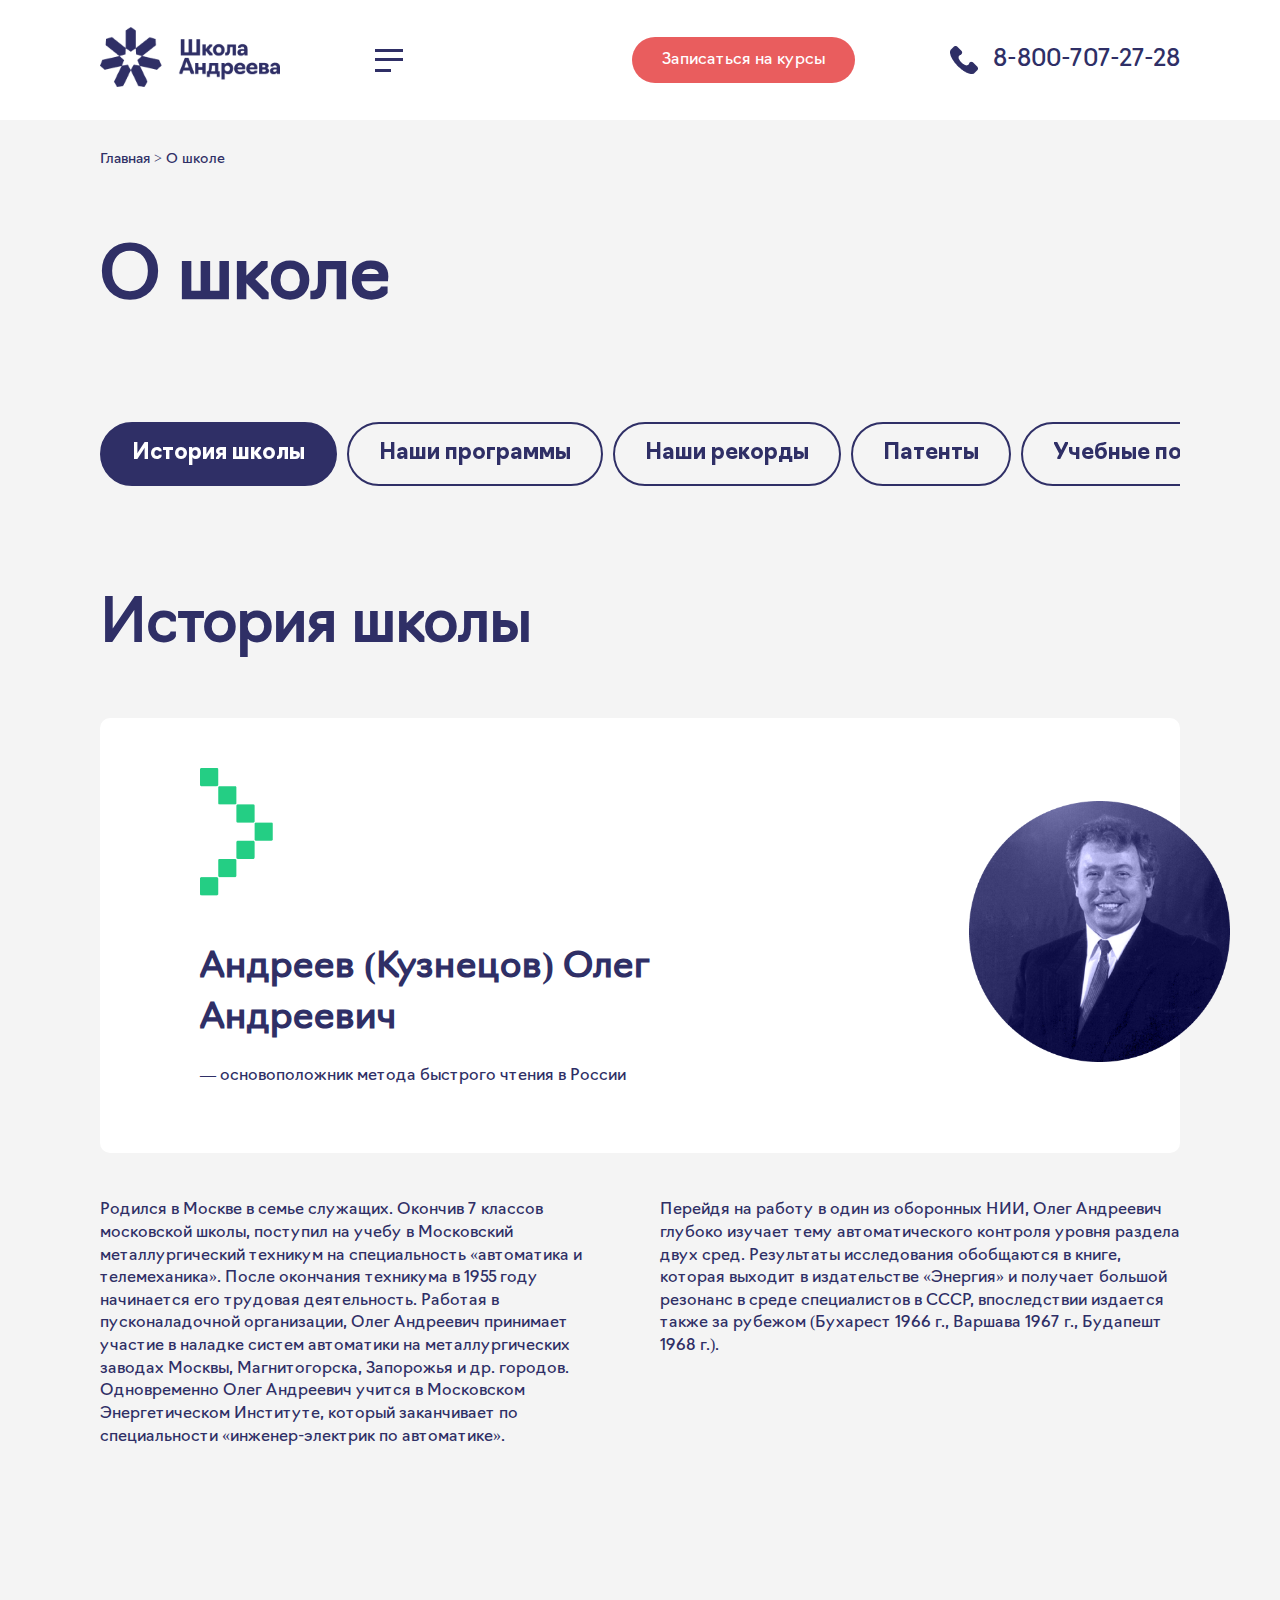
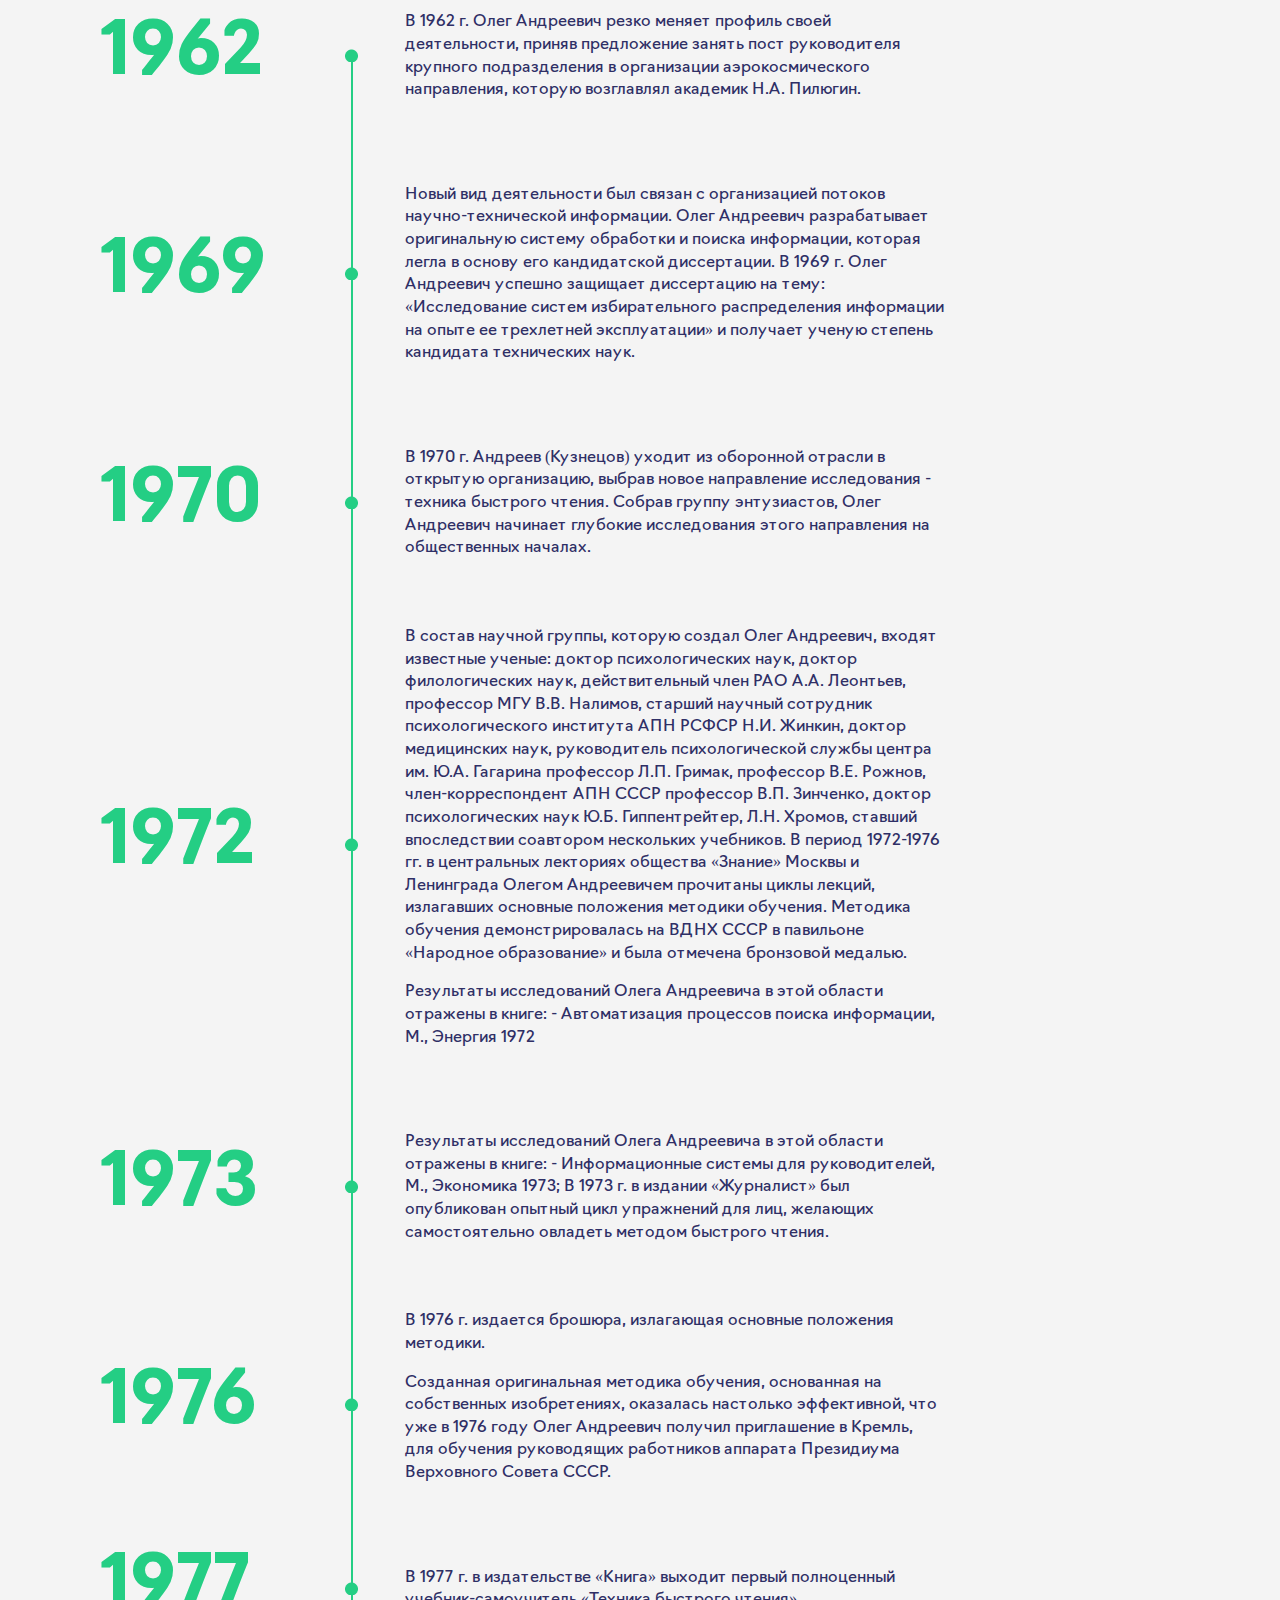
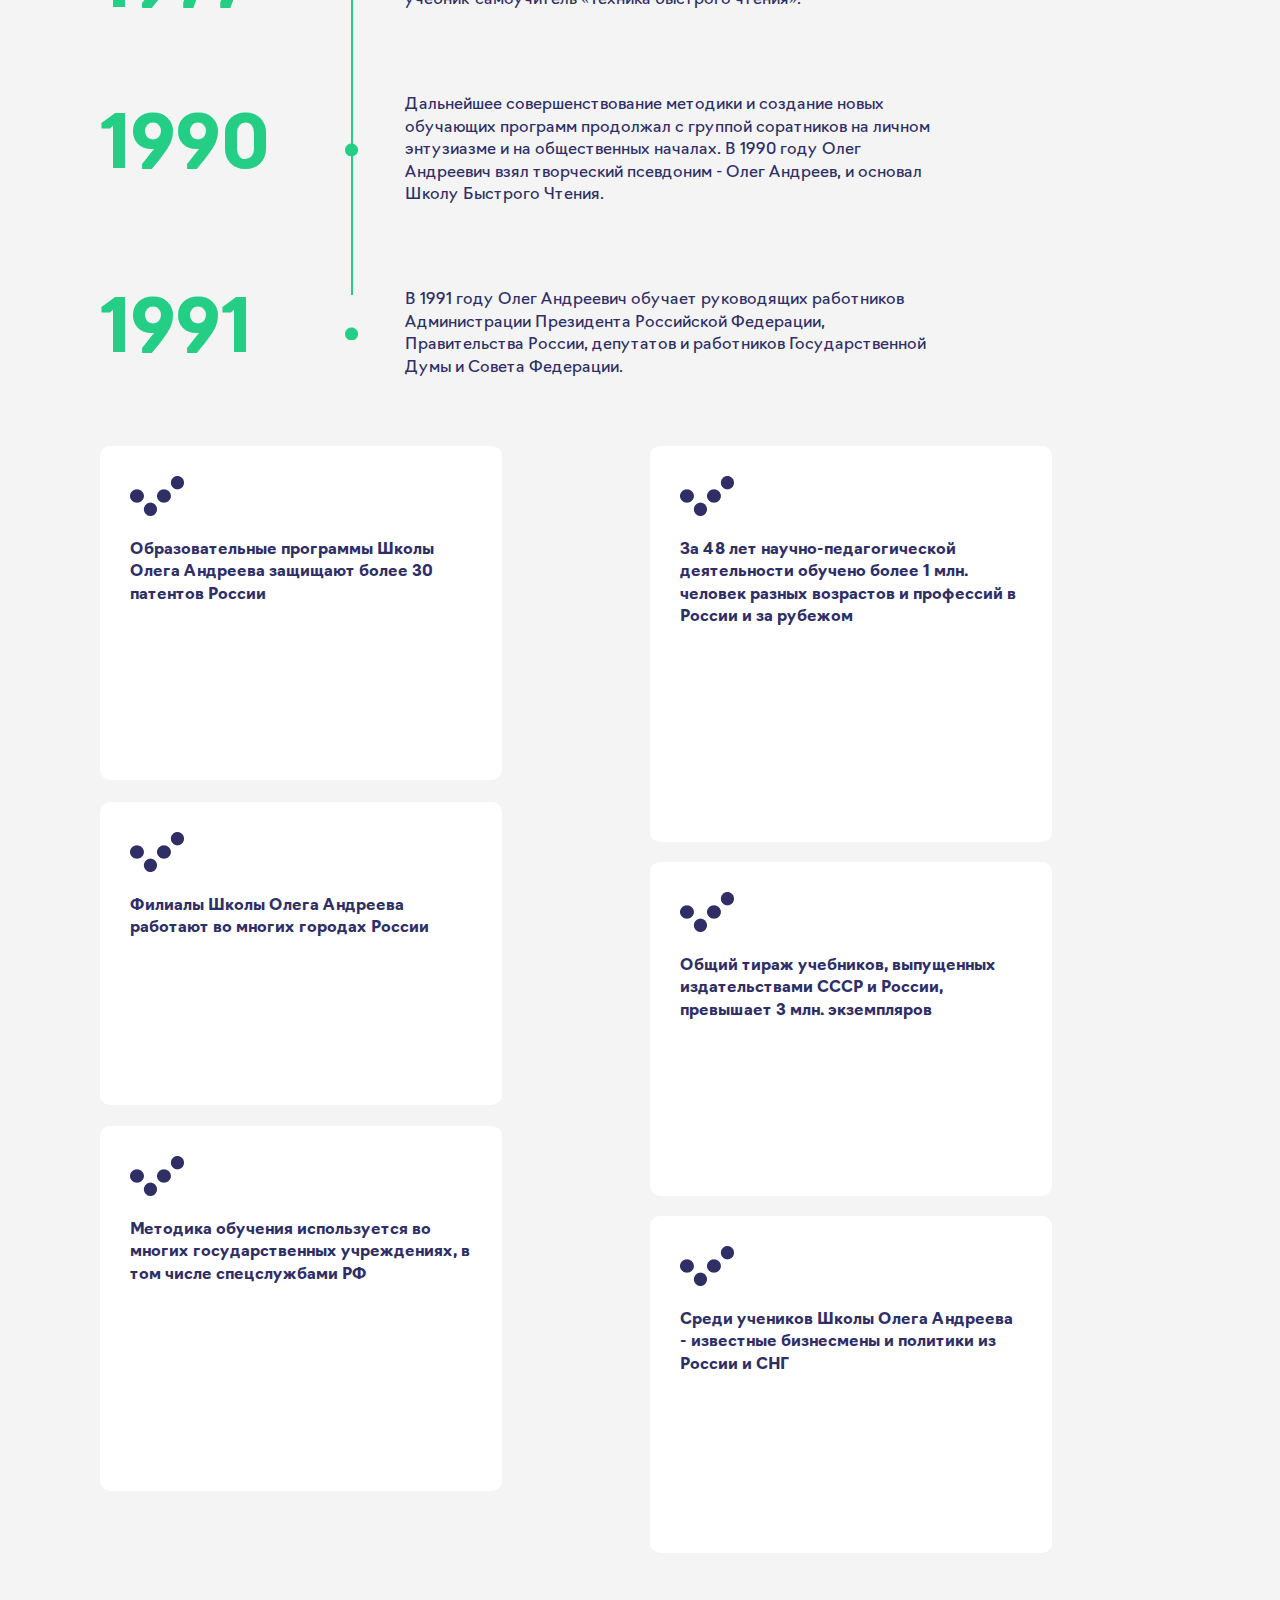
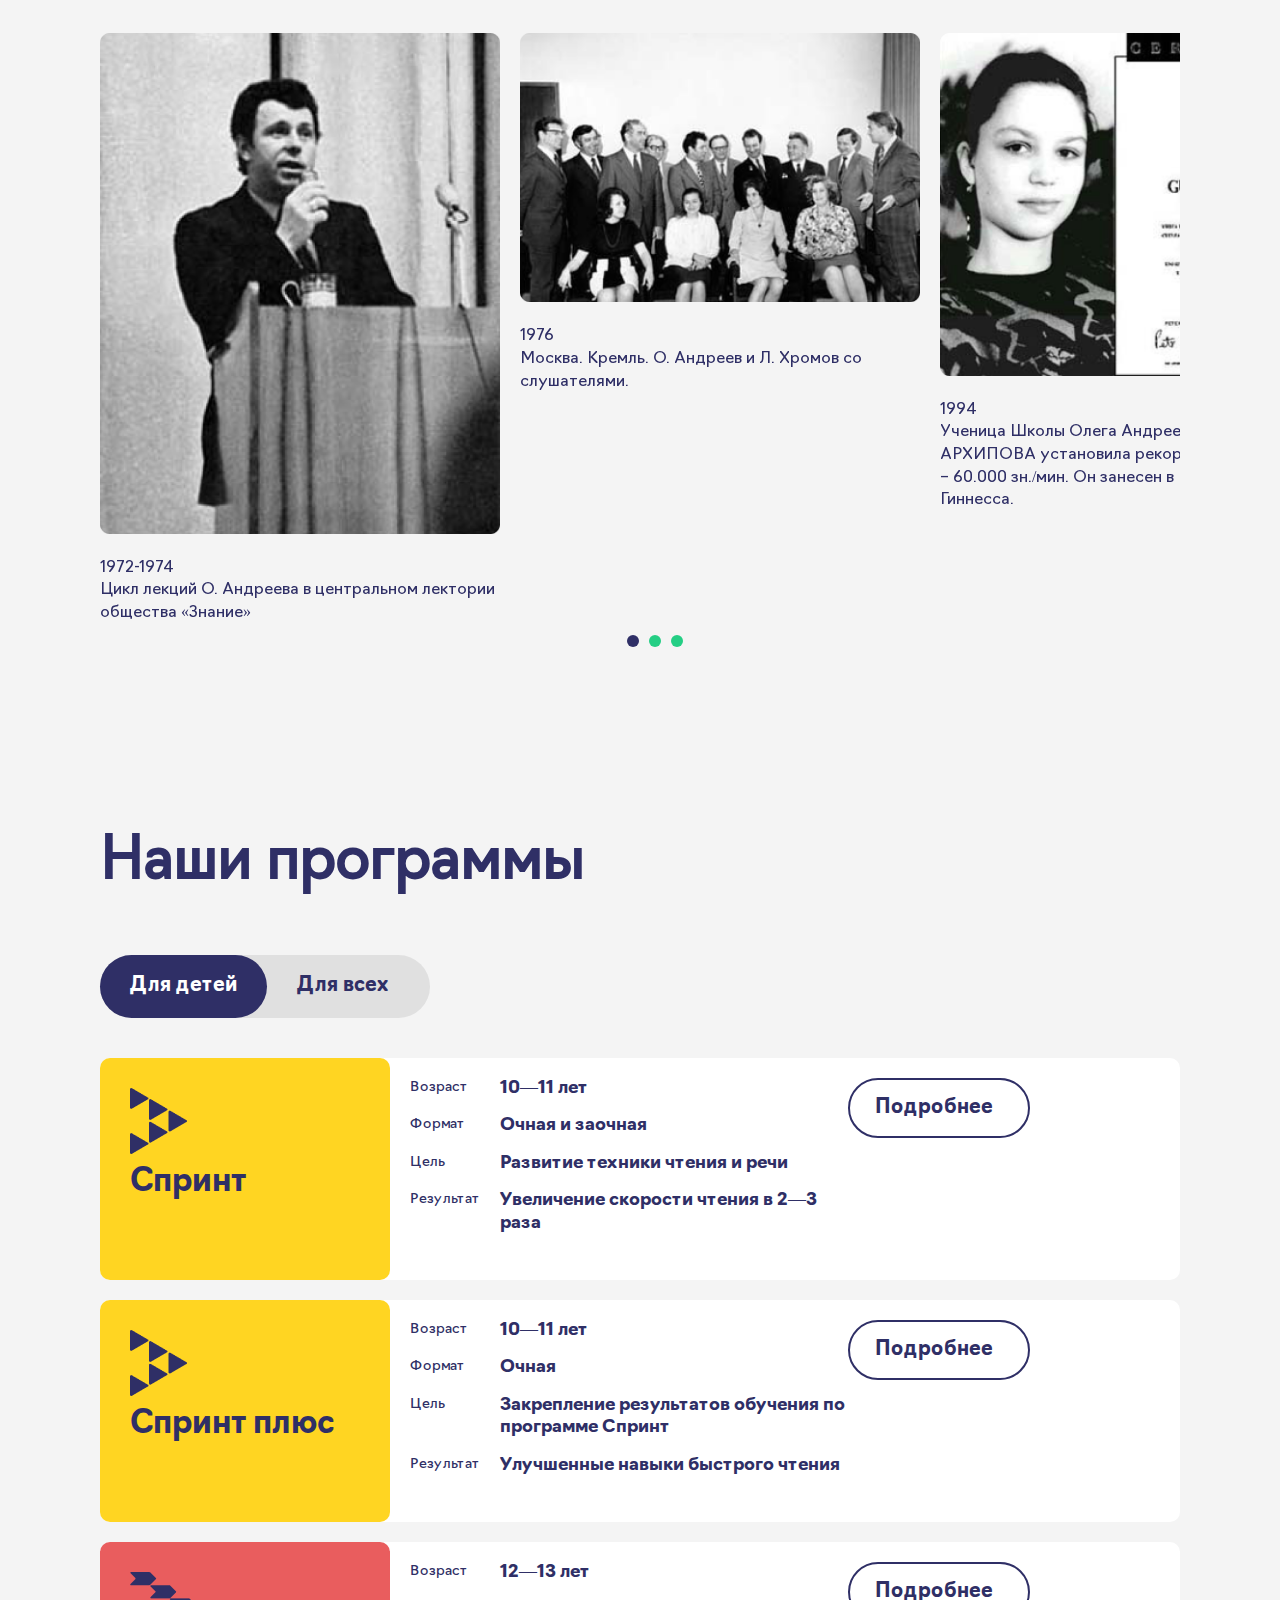
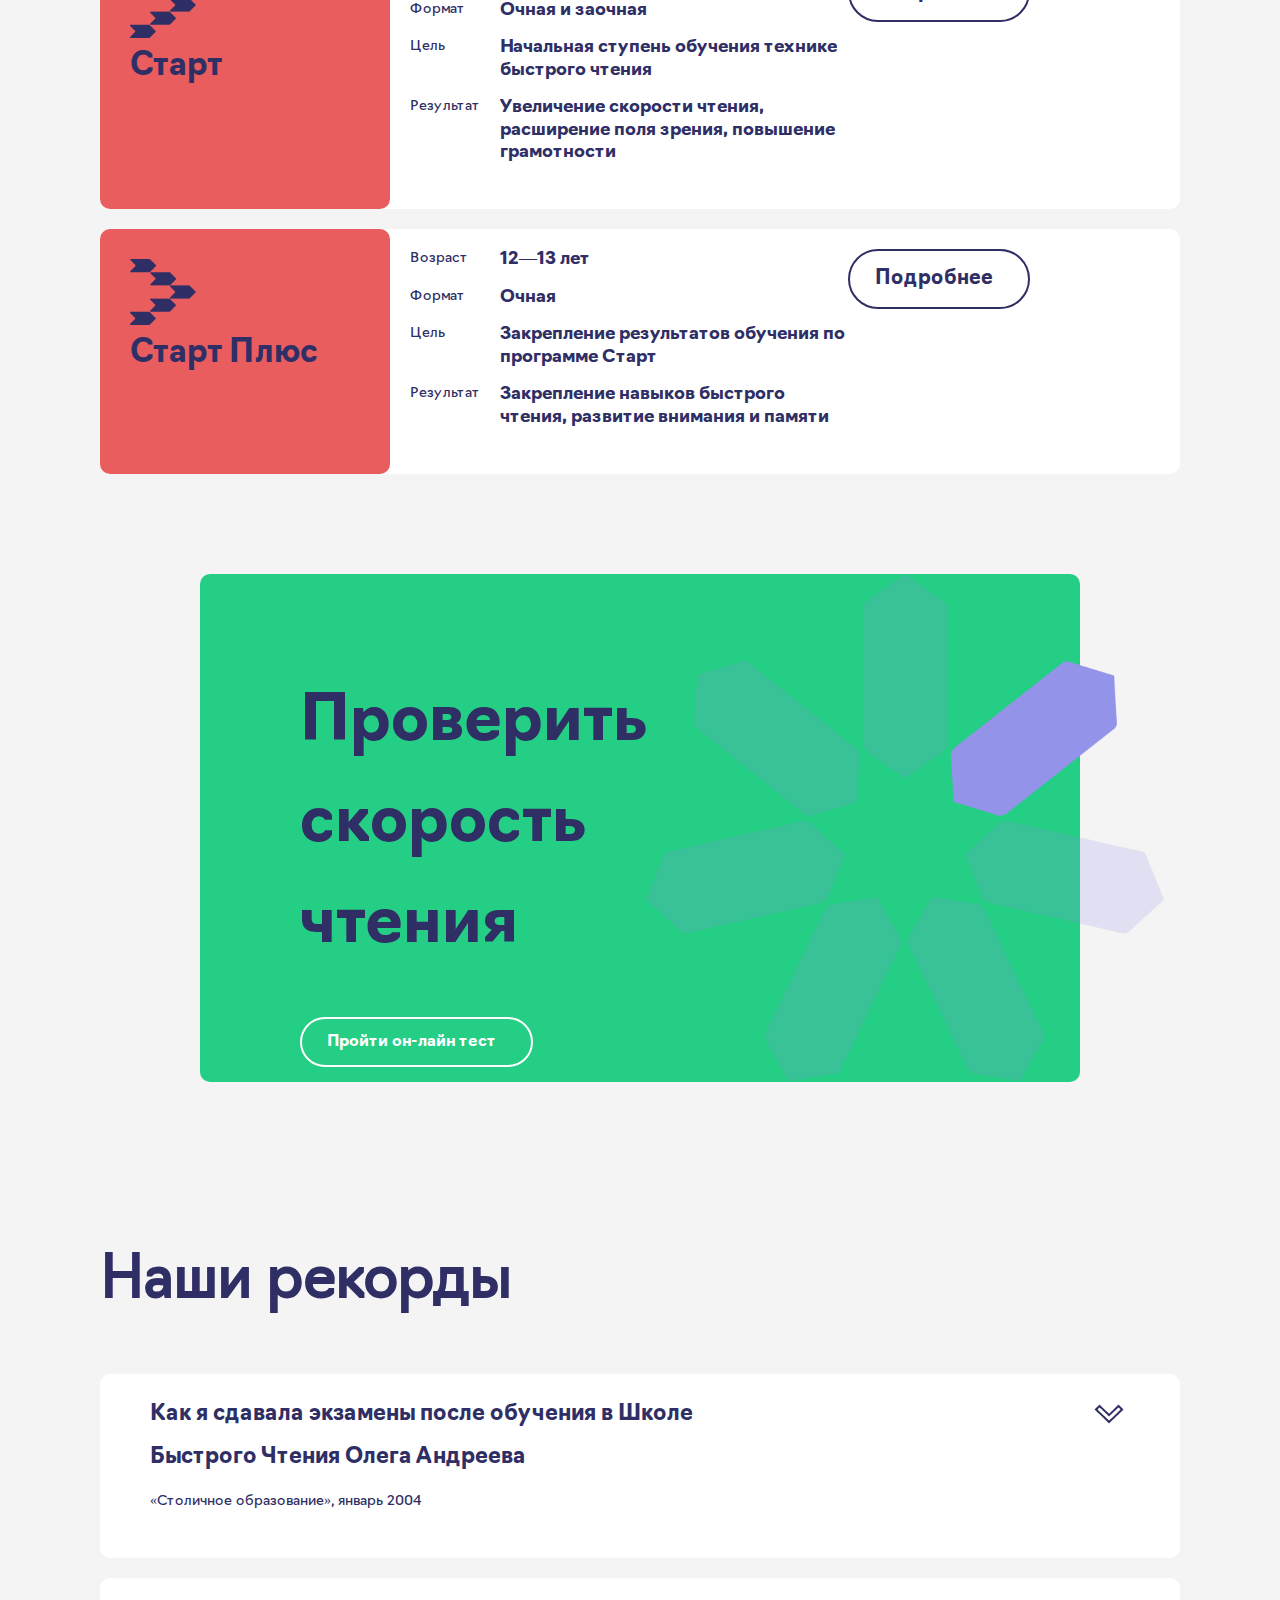
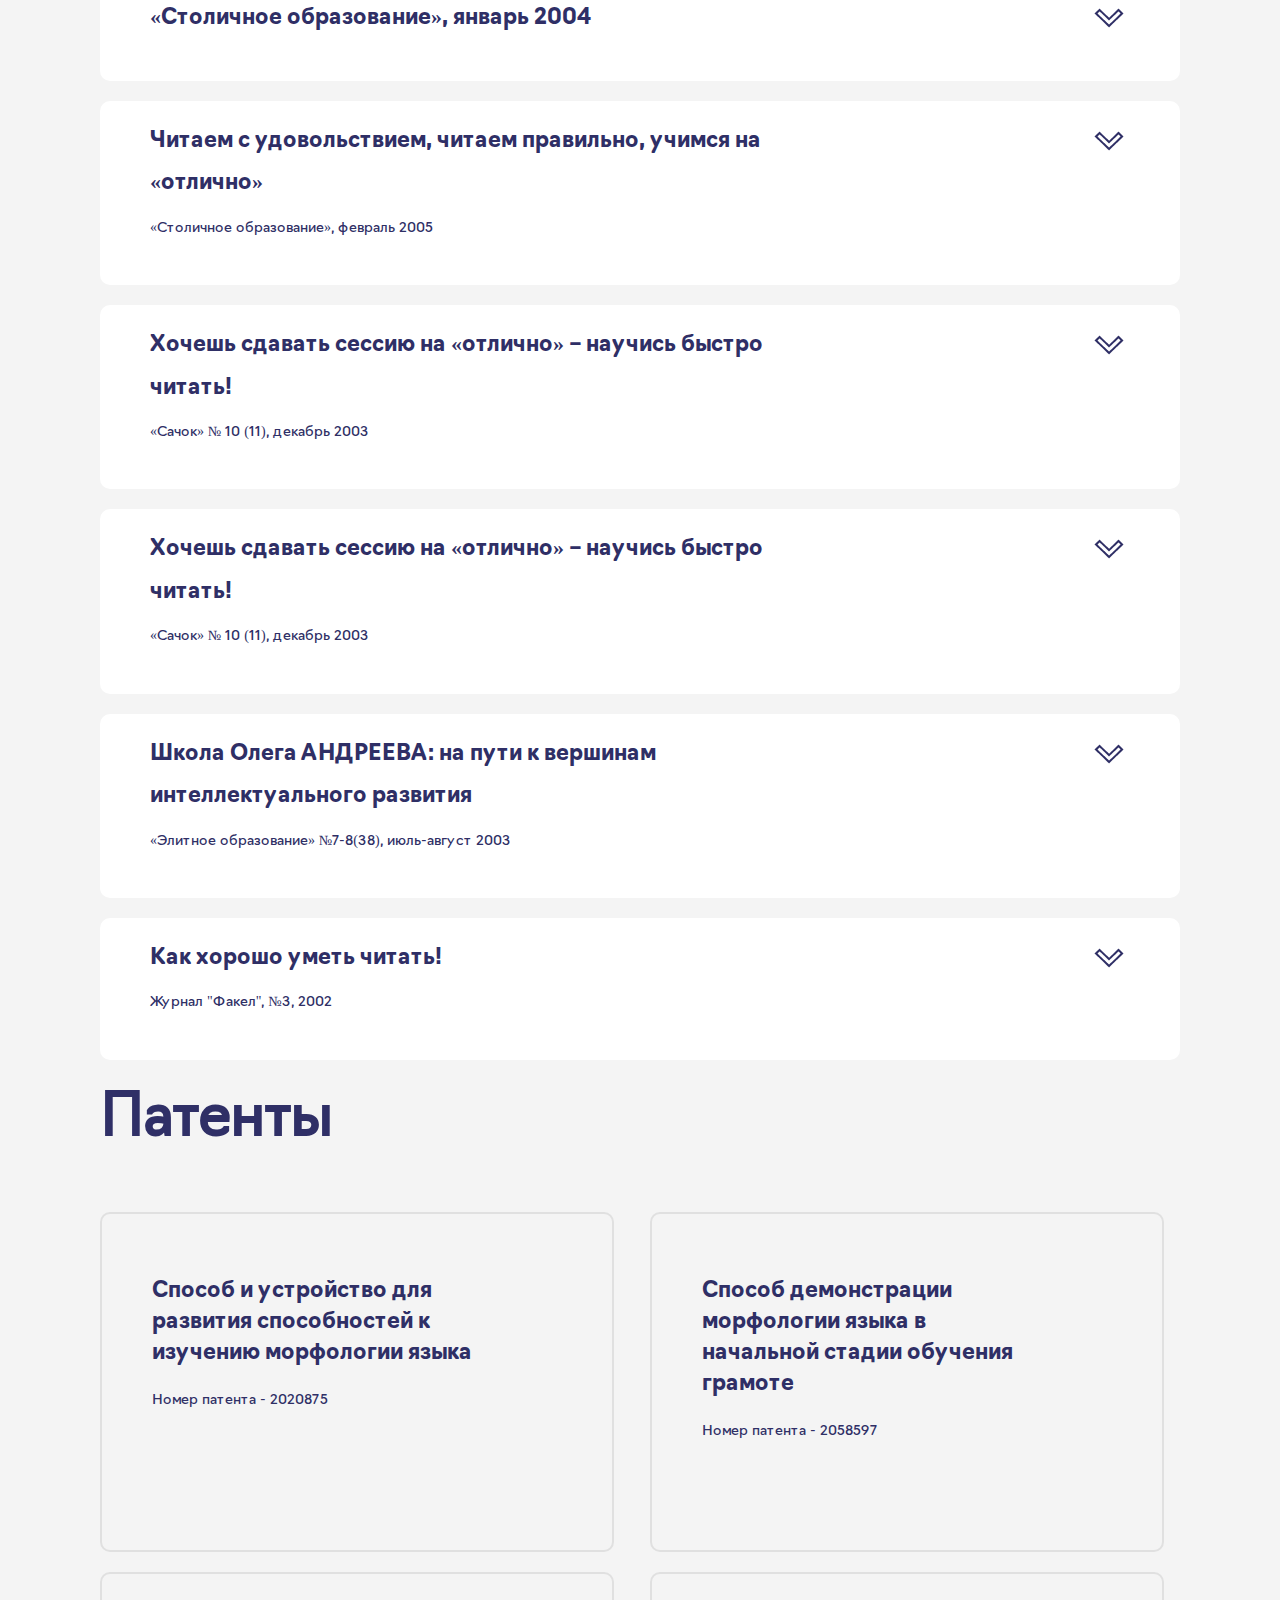
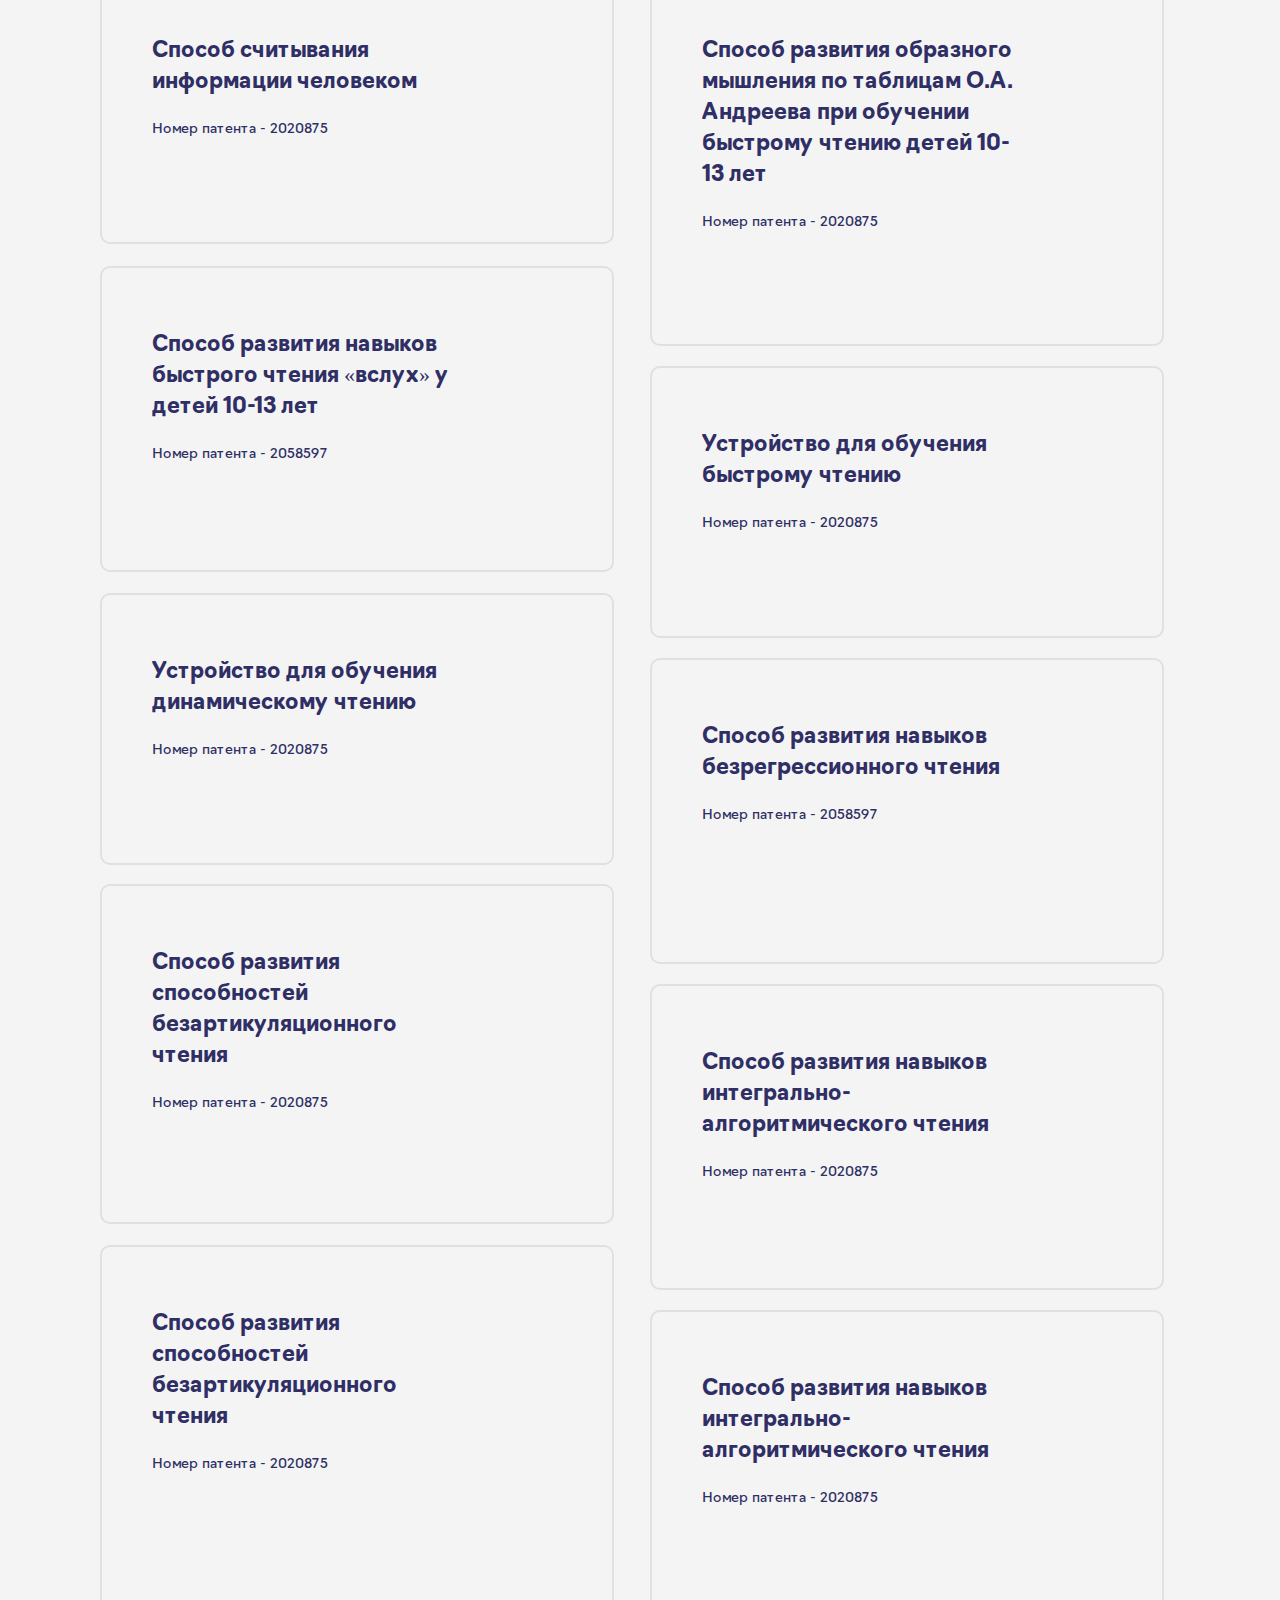
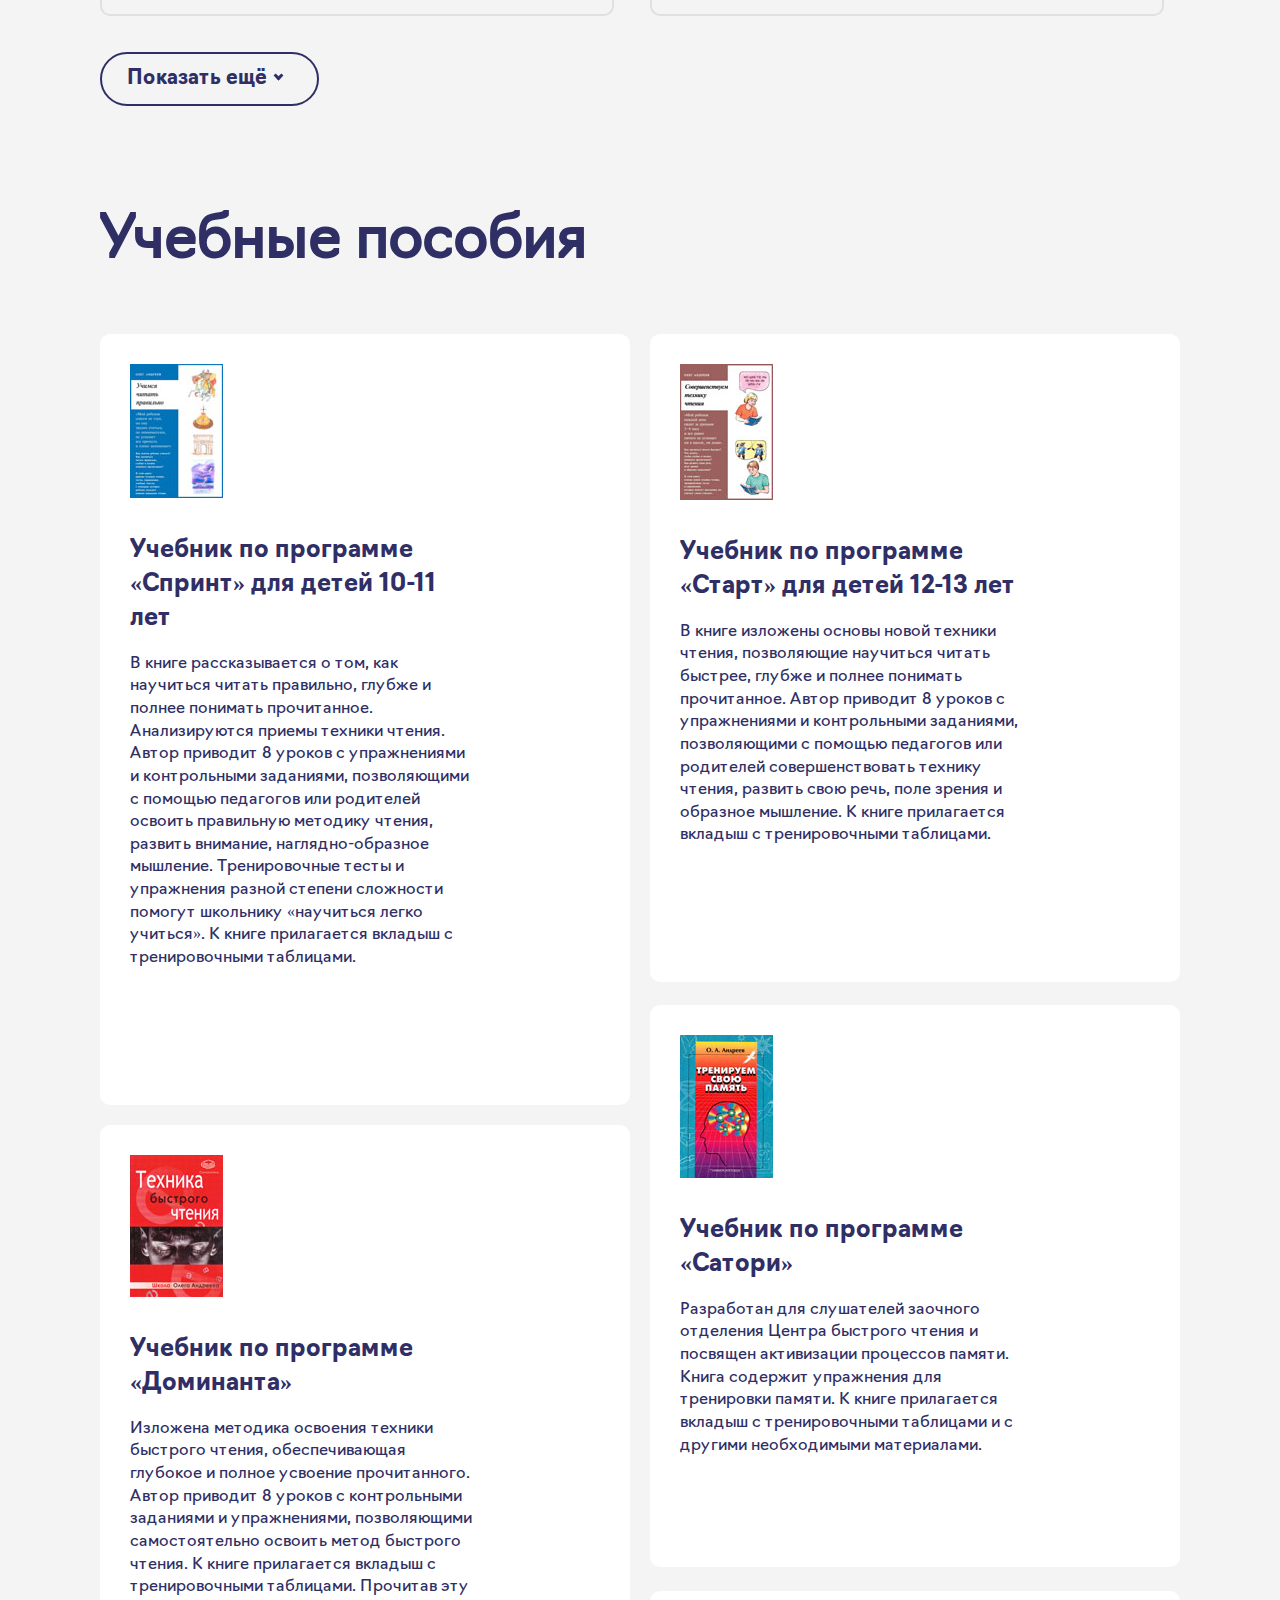
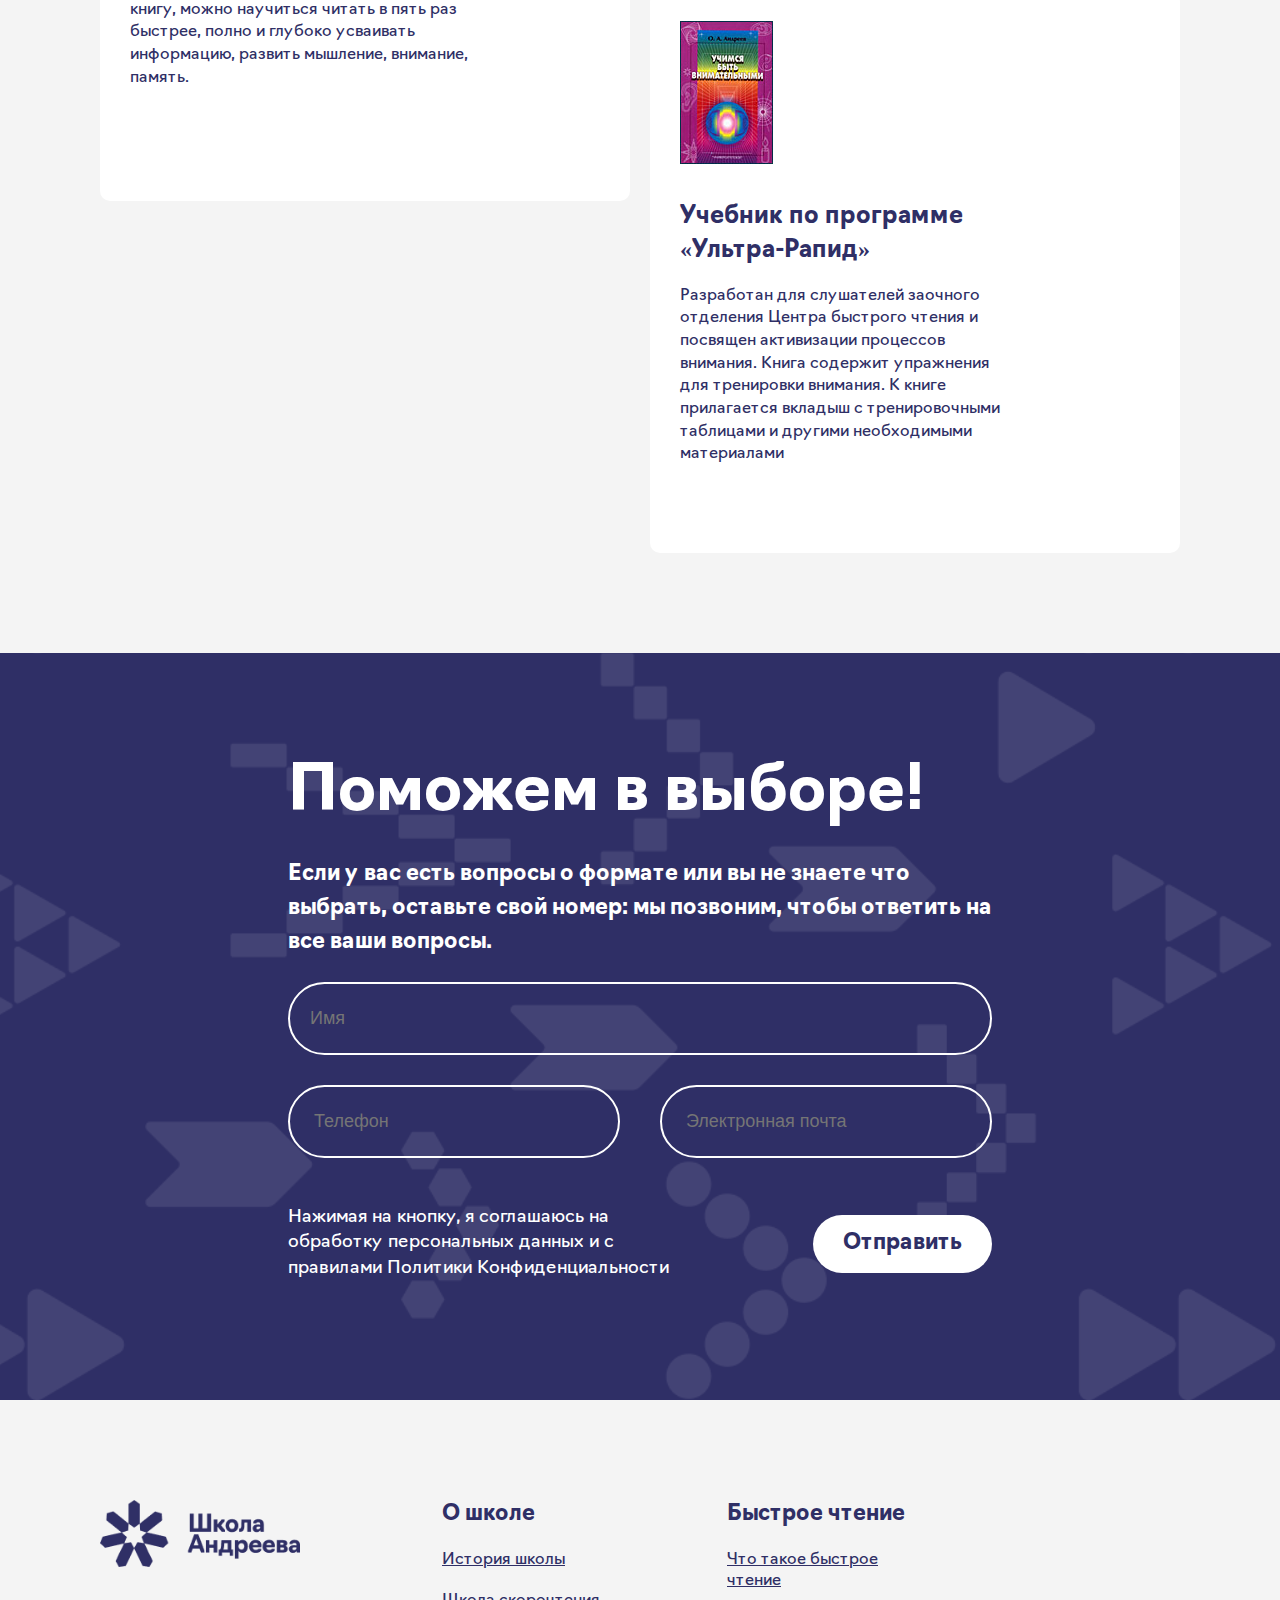
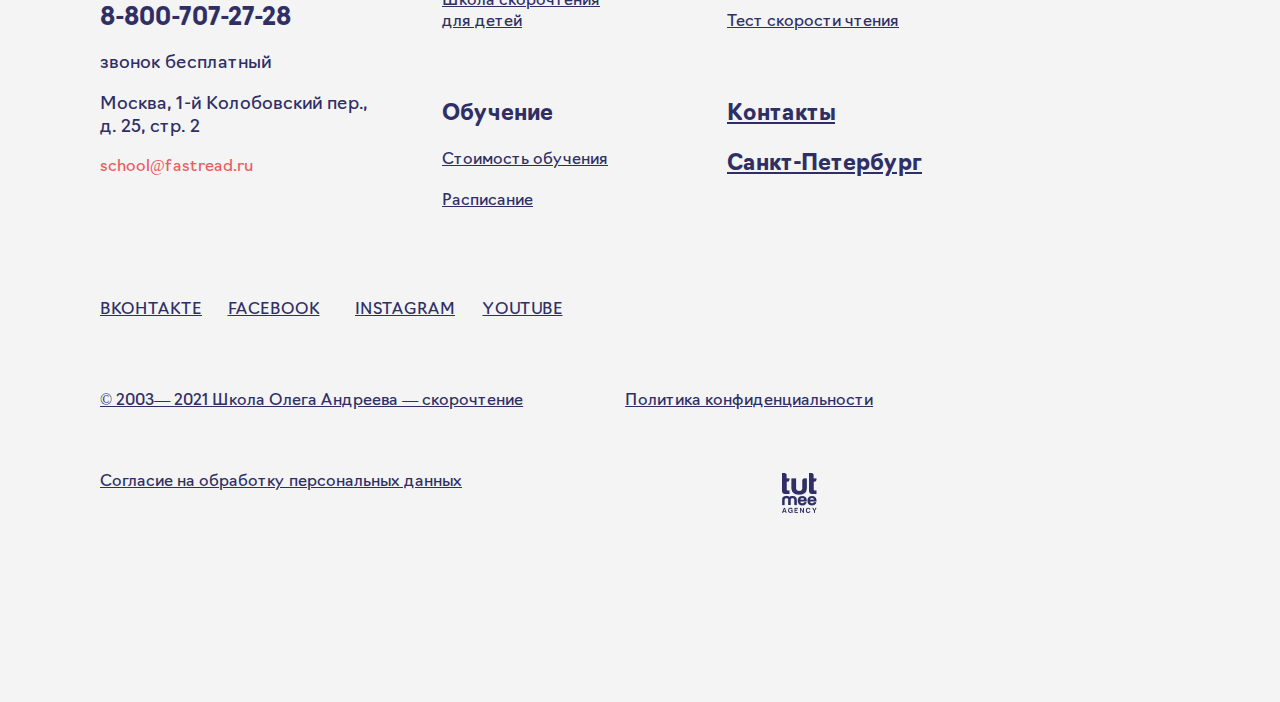
==== commit 37db5fd8: "Add files via upload" ====
--- a/history-school.html
+++ b/history-school.html
@@ -37,7 +37,7 @@
                             <li class="section__click">
                                 <a href="" class="menu__link list-item">Быстрое чтение<i class="arrow down"></i></a>
                                 <ul class="sub-menu__list">
-                                    <a href="" class="sub-menu__link subs">Что такое быстрое чтение</a>
+                                    <a href="whatisfastread.html" class="sub-menu__link subs">Что такое быстрое чтение</a>
                                     <a href="" class="sub-menu__link subs">Тест скорости чтения</a>
                                 </ul>
                             </li>
@@ -49,8 +49,8 @@
                                 </ul>
                             </li>
                             <li class="links">
-                                <a href="#" class="list-item">Контакты</a>
-                                <a href="#" class="list-item ">Санкт-Петербург</a>
+                                <a href="contacts.html" class="list-item">Контакты</a>
+                                <a href="sankt-peterburg.html" class="list-item ">Санкт-Петербург</a>
                                 <a href="#" class="list-item">Войти<i class="arrow right"></i></a>
                                 <div class="">
                                     <a href="#" class="header-btn-hide">Записаться на курсы</a>
@@ -955,7 +955,7 @@
                                     <div class="block__item">
                                         <div class="block__title">Быстрое чтение</div>
                                         <div class="block__text">
-                                            <a href="" class="link-footer">
+                                            <a href="whatisfastread.html" class="link-footer">
                                                 Что такое быстрое чтение
                                             </a>
                                             <a href="" class="link-footer">
@@ -976,8 +976,8 @@
                                     </div>
                                     <div class="second__contacts">
                                         <div class="contacts">
-                                            <a href="" class="link-footer block__title">Контакты</a>
-                                            <a href="" class="link-footer block__title">Санкт-Петербург</a>
+                                            <a href="contacts.html" class="link-footer block__title">Контакты</a>
+                                            <a href="sankt-peterburg.html" class="link-footer block__title">Санкт-Петербург</a>
                                         </div>
                                     </div>
                                 </div>
--- a/css/style.css
+++ b/css/style.css
@@ -61,6 +61,11 @@
   background-color: #F4F4F4;
 }
 
+p {
+  font-size: 18px;
+  line-height: 25.45px;
+}
+
 .main-wrapper {
   min-height: 100%;
   display: flex;
@@ -849,6 +854,10 @@
   display: none;
 }
 
+.our__clients {
+  margin-bottom: 150px;
+}
+
 .internet-education {
   padding: 0px 100px;
 }
@@ -923,17 +932,6 @@
   margin-bottom: 55px;
   max-width: 850px;
   position: relative;
-}
-
-.sheck__speed__title-arrows::after {
-  position: absolute;
-  content: "";
-  width: 323px;
-  height: 17px;
-  bottom: 0;
-  top: 80px;
-  left: 410px;
-  background: url("../img/check_arrows.png");
 }
 
 .smi {
@@ -1917,6 +1915,367 @@
   margin-top: -225px;
 }
 
+.sankt-peterburg_bg {
+  padding: 100px 145px;
+  background-color: #FFF;
+  border-radius: 10px;
+}
+
+.spb-link {
+  font-size: 18px;
+  line-height: 25.45px;
+  margin-bottom: 20px;
+}
+
+.red-text a {
+  font-size: 24px;
+  line-height: 33.94px;
+  font-family: 'Navigo-Bold';
+  color: #E95D5E;
+}
+
+.spb-text-item p {
+  font-size: 18px;
+  line-height: 25.45px;
+}
+
+.spb-text-item:nth-child(1) {
+  margin-right: 50px;
+}
+
+.spb-title-text {
+  font-size: 36px;
+  line-height: 51px;
+  font-family: 'Navigo-Bold';
+  margin-bottom: 30px;
+}
+
+.sankt-peterburg__text {
+  max-width: 100%;
+  display: flex;
+  justify-content: space-between;
+}
+
+.sankt-peterburg__contacts {
+  display: flex;
+  max-width: 550px;
+  justify-content: space-between;
+  align-items: center;
+  margin-bottom: 50px;
+}
+
+.sankt-peterburg__column img {
+  margin-bottom: 25px;
+}
+
+.contacts__section_bg {
+  background-color: #fff;
+  border-radius: 10px;
+}
+
+.contacts__section_contacts {
+  padding: 100px 145px 0px 145px;
+}
+
+.no-red-text {
+  font-size: 24px;
+  line-height: 34px;
+  font-family: 'Navigo-Bold';
+}
+
+.contacts__section__column-text {
+  max-width: 350px;
+}
+
+.contacts__section_contacts {
+  display: grid;
+  grid-template-columns: 1fr 1fr 1fr 1fr;
+  gap: 90px;
+}
+
+.map {
+  max-width: 100%;
+  height: 500px;
+  background-color: black;
+  border-radius: 0px 0px 10px 10px;
+}
+
+.contacts__section_bg {
+  margin-bottom: 50px;
+}
+
+.section-padding {
+  padding: 0px 100px;
+}
+
+.ymaps-2-1-79-copyright__link {
+  display: none;
+}
+
+.ymaps-2-1-79-map ymaps {
+  border-radius: 0px 0pc 10px 10px;
+}
+
+.ymaps-2-1-79-copyright__text {
+  display: none;
+}
+
+.ymaps-2-1-79-gototech {
+  display: none;
+}
+
+.ymaps-2-1-79-gotoymaps__text {
+  display: none;
+}
+
+.ymaps-2-1-79-gototech a {
+  display: none;
+}
+
+.section-h3-title {
+  font-size: 58px;
+  line-height: 82px;
+  font-family: 'Navigo-Bold';
+  margin-bottom: 40px;
+  padding: 0px 0px 0px 145px;
+}
+
+.contscts__second_cards__wrapper {
+  display: grid;
+  grid-template-columns: 1fr 1fr 1fr;
+  gap: 20px;
+}
+
+.second__contacts__card {
+  max-width: 360px;
+  background-color: #FFF;
+  padding: 50px 100px 60px 100px;
+  border-radius: 10px;
+}
+
+.second__contacts__card:nth-child(5),
+.second__contacts__card:nth-child(6) {
+  height: 135px;
+}
+
+.second__contacts__card:nth-child(1),
+.second__contacts__card:nth-child(2),
+.second__contacts__card:nth-child(3),
+.second__contacts__card:nth-child(4) {
+  height: 120px;
+}
+
+.second__contacts__card_img {
+  display: flex;
+  align-items: center;
+  margin-bottom: 30px;
+}
+
+.second__contacts__card_img h4 {
+  font-family: 'Navigo-Bold';
+  font-size: 24px;
+  line-height: 34px;
+  margin-left: 10px;
+}
+
+.second__contacts__carr-text {
+  max-width: 360px;
+  font-size: 18px;
+  line-height: 25.45px;
+}
+
+.school-fastread__title_p {
+  padding: 0 145px;
+}
+
+.open-school_bg {
+  background-color: #FFD522;
+  padding: 50px 245px;
+  position: relative;
+}
+
+.open-school__title {
+  z-index: 15;
+  max-width: 850px;
+  font-size: 72px;
+  line-height: 101.81px;
+  font-family: 'Navigo-Bold';
+  margin-bottom: 40px;
+}
+
+.open-school__title span {
+  color: #9393E9;
+}
+
+.open-school__title::after {
+  content: "";
+  position: absolute;
+  display: block;
+  width: 723px;
+  height: 707px;
+  right: 0;
+  right: 245px;
+  top: 0;
+  top: -150px;
+  background: url("../img/open-school_img.png");
+}
+
+.open-school-btn {
+  background-color: transparent;
+}
+
+.ymaps-2-1-79-gototech {
+  display: block;
+  display: none !important;
+}
+
+.ymaps-2-1-79-gotoymaps__pin,
+.ymaps-2-1-79-map-copyrights-promo {
+  display: none !important;
+}
+
+.first__section-offer .contacts__footer__title {
+  font-size: 58px;
+  line-height: 82px;
+}
+
+.footer__textarea {
+  background: transparent;
+  width: 680px;
+  height: 100%;
+  padding: 20px 0px 50px 30px;
+  border-radius: 10px;
+  font-size: 18px;
+  border: 2px solid #FFF;
+}
+
+.section-padding_long {
+  padding: 0px;
+  padding: 0px 245px;
+}
+
+.benefit-of-reading__title {
+  font-size: 36px;
+  line-height: 51px;
+  margin-bottom: 40px;
+  font-family: 'Navigo-Bold';
+}
+
+.sheck__speed_container_bg {
+  margin-bottom: 60px;
+}
+
+.benefit-of-reading-text li {
+  list-style: inherit;
+  font-size: 18px;
+  line-height: 25.35px;
+}
+
+.benefit-of-reading__text-area {
+  margin-bottom: 50px;
+}
+
+.sheck__speed_container_bg {
+  position: relative;
+  background-color: #24CE84;
+  padding: 100px 245px 100px 245px;
+}
+
+.check__speed__title {
+  position: static;
+  font-size: 64px;
+}
+
+.sheck__speed__title-arrows_arrow {
+  position: relative;
+}
+
+.sheck__speed__title-arrows_arrow::after {
+  content: "";
+  display: block;
+  position: absolute;
+  left: 0;
+  width: 323px;
+  height: 17px;
+  background: url("../img/check_arrows.png");
+}
+
+.check__speed__title_b::after {
+  content: "";
+  display: block;
+  position: absolute;
+  width: 723px;
+  height: 707px;
+  top: 0;
+  top: -120px;
+  right: 0;
+  right: 245px;
+  background: url("../img/check.png") no-repeat;
+}
+
+.section-padding_long {
+  margin-bottom: 60px;
+}
+
+.benefit__programms__item {
+  border-radius: 10px;
+  padding: 60px;
+  max-width: 438px;
+}
+
+.benefit__programms__item-img {
+  margin-bottom: 30px;
+}
+
+.benefit__programms__item-text {
+  margin-bottom: 50px;
+}
+
+.benefit__programms__item-text p {
+  margin-bottom: 30px;
+}
+
+.benefit__programms__item li {
+  list-style: inherit;
+  font-size: 18px;
+  line-height: 25.45px;
+}
+
+.cards__title {
+  margin-bottom: 30px;
+}
+
+.violet {
+  background-color: #9393E9;
+}
+
+.pink {
+  background-color: #F49D89;
+}
+
+.yellow {
+  background-color: #FFD522;
+}
+
+.section-border {
+  margin: 0 auto;
+  padding: 0px 100px;
+}
+
+.benefit__programms__item {
+  width: 438px;
+  margin-bottom: 20px;
+}
+
+.benefit__programms__item_last {
+  float: left;
+  position: relative;
+}
+
+.section-boeder__main-wrapper {
+  display: grid;
+}
+
 @media screen and (min-width: 1747px) {
   .right {
     transform: rotate(-45deg);
@@ -1953,10 +2312,117 @@
   }
 }
 
+@media screen and (max-width: 1802px) {
+  .school-fastread__title_p {
+    padding: 0;
+  }
+
+  .contscts__second_cards__wrapper {
+    grid-template-columns: 1fr 1fr;
+  }
+
+  .second__contacts__card {
+    padding: 40px 60px;
+  }
+
+  .second__contacts__card_img {
+    margin-bottom: 20px;
+  }
+
+  .second__contacts__card_img h4 {
+    font-size: 22px;
+    line-height: 31.11px;
+    margin-left: 10px;
+  }
+
+  .second__contacts__carr-text {
+    max-width: 282px;
+    font-size: 16px;
+    line-height: 22.62px;
+  }
+
+  .second__contacts__card:nth-child(5),
+  .second__contacts__card:nth-child(1) {
+    height: 139px;
+  }
+
+  .second__contacts__card:nth-child(2),
+  .second__contacts__card:nth-child(3) {
+    height: 116px;
+  }
+
+  .second__contacts__card:nth-child(6) {
+    height: 162px;
+    margin-top: -10px;
+  }
+
+  .second__contacts__card:nth-child(4) {
+    height: 128px;
+    margin-top: -23px;
+  }
+
+  .section-h3-title {
+    padding: 0;
+    font-size: 48px;
+    line-height: 68px;
+    margin-bottom: 30px;
+  }
+
+  .open-school_bg {
+    padding: 62px 100px;
+  }
+
+  .open-school__title::after {
+    width: 662px;
+    height: 444px;
+    top: 0px;
+    right: 0px;
+    background: url("../img/open-school_img-2.png") no-repeat;
+    z-index: 0;
+  }
+
+  .open-school__title {
+    position: inherit;
+    z-index: 100;
+    font-size: 64px;
+    line-height: 90.5px;
+    max-width: 682px;
+    margin-bottom: 30px;
+  }
+
+  .benefit-of-reading-text {
+    font-size: 16px;
+    line-height: 22.62px;
+  }
+
+  .benefit-of-reading-text li {
+    font-size: 16px;
+    line-height: 22.62px;
+  }
+
+  .benefit__programms__item li {
+    font-size: 16px;
+    line-height: 22.62px;
+  }
+
+  .benefit-of-reading__title {
+    font-size: 32px;
+    line-height: 45.25px;
+  }
+
+  .sheck__speed_container_bg {
+    margin-bottom: 40px;
+  }
+}
+
 @media screen and (max-width: 1786px) {
   .school-fastread__item {
     flex-direction: column;
     margin-bottom: 50px;
+  }
+
+  .section-padding_long {
+    padding: 0px 100px;
   }
 
   .school-fastread__title {
@@ -2664,6 +3130,87 @@
   }
 }
 
+@media screen and (max-width: 1476px) {
+  .sankt-peterburg_bg {
+    padding: 60px 60px 90px 60px;
+  }
+
+  .sankt-peterburg__text {
+    flex-direction: column;
+  }
+
+  .sankt-peterburg__contacts {
+    display: flex;
+    flex-direction: column;
+    align-items: center;
+    justify-content: center;
+  }
+
+  .sankt-peterburg__column img {
+    margin-bottom: 20px;
+    max-width: 30px;
+    max-height: 30px;
+  }
+
+  .spb-text-item {
+    width: 0px;
+    max-width: 702px;
+  }
+
+  .spb-text-item {
+    margin-bottom: 30px;
+  }
+
+  .spb-title-text {
+    font-size: 32px;
+    line-height: 45.25px;
+    margin-bottom: 30px;
+  }
+
+  .spb-text-item {
+    width: 100%;
+    max-width: 702px;
+  }
+
+  .spb-text-item p {
+    font-size: 16px;
+    line-height: 22.62px;
+  }
+
+  .sankt-peterburg__contacts {
+    align-self: flex-start;
+  }
+
+  .red-text a {
+    font-size: 22px;
+    line-height: 31.11px;
+  }
+
+  .sankt-peterburg__contacts {
+    margin-bottom: 30px;
+  }
+
+  .spb-link {
+    font-size: 16px;
+    line-height: 2.62px;
+  }
+
+  .sankt-peterburg__column {
+    margin-right: auto;
+  }
+
+  .contacts__section_contacts {
+    grid-template-columns: 1fr 1fr;
+    gap: 40px;
+    padding: 80px 60px 0px 60px;
+    margin-bottom: 40px;
+  }
+
+  .contacts__section_contacts .contacts__section_bg {
+    margin-bottom: 40px;
+  }
+}
+
 @media screen and (max-width: 1450px) {
   .check__speed {
     padding: 0 100px;
@@ -2677,6 +3224,11 @@
   .check__speed_bg {
     padding: 0 0px 0px 100px;
     border-radius: 10px;
+  }
+
+  p {
+    font-size: 16px;
+    line-height: 22.62px;
   }
 
   .check__speed-img-2 {
@@ -2719,6 +3271,44 @@
 
   .history__records__item p {
     font-size: 14px;
+  }
+}
+
+@media screen and (max-width: 1441px) {
+  .sheck__speed_container {
+    padding: 0px 100px;
+  }
+
+  .check__speed__title_b {
+    font-size: 64px;
+  }
+
+  .sheck__speed_container_bg {
+    padding: 80px 100px;
+    border-radius: 10px;
+  }
+
+  .check__speed__title_b::after {
+    width: 518px;
+    height: 507px;
+    right: 0px;
+    right: -50px;
+    top: 0px;
+    top: -50px;
+    z-index: 0;
+    background: url("../img/check-2.png") no-repeat;
+  }
+
+  .section-padding_long {
+    margin-bottom: 50px;
+  }
+
+  .benefit__programms__item {
+    width: 288px;
+  }
+
+  .benefit__programms__wrapper {
+    display: grid;
   }
 }
 
@@ -2916,6 +3506,17 @@
 
   .first__section-offer h1 {
     font-size: 64px;
+  }
+
+  .first__section-offer .contacts__footer__title {
+    font-size: 48px;
+    max-width: 100%;
+    line-height: 68px;
+    margin-bottom: 30px;
+  }
+
+  .main {
+    margin-bottom: 100px;
   }
 }
 
@@ -3479,11 +4080,6 @@
 
   .check__speed_bg__wrapper {
     height: 518px;
-  }
-
-  .check__speed__title {
-    position: relative;
-    z-index: 10;
   }
 
   .slider__time .domin-img {
@@ -3615,6 +4211,60 @@
     height: 100%;
     margin-top: 0;
   }
+
+  .navigation__text {
+    margin-top: 0;
+    margin-top: -40px;
+    margin-bottom: 30px;
+    font-size: 11px;
+    line-height: 15.55px;
+  }
+
+  .contacts__section_contacts {
+    display: flex;
+    flex-direction: column;
+    align-items: center;
+    margin-bottom: 30px;
+    gap: 10px;
+    padding: 40px 20px 0px 20px;
+  }
+
+  .first__section-offer .contacts__footer__title {
+    font-size: 24px;
+    line-height: 34px;
+    margin-bottom: 20px;
+    padding: 0px 10px;
+  }
+
+  .contacts__section__column {
+    width: 220px;
+  }
+
+  .contacts__section__column img {
+    max-width: 20px;
+    max-height: 20px;
+  }
+
+  .no-red-text {
+    font-size: 16px;
+    line-height: 22.62px;
+  }
+
+  .contacts__section_bg {
+    margin-bottom: 30px;
+  }
+
+  .footer__textarea {
+    width: 100%;
+    max-width: 230px;
+    height: 100%;
+    padding: 14px 24px 105px 24px;
+    font-size: 18px;
+  }
+
+  .main {
+    margin-bottom: 75px;
+  }
 }
 
 @media screen and (max-width: 973px) {
@@ -3631,7 +4281,7 @@
   }
 
   .school-fastread__title {
-    margin-bottom: 0;
+    margin-bottom: 30px;
   }
 }
 
@@ -3723,6 +4373,79 @@
   }
 }
 
+@media screen and (max-width: 902px) {
+  .contscts__second_cards__wrapper {
+    display: flex;
+    flex-direction: column;
+    gap: 10px;
+    align-items: center;
+  }
+
+  .second__contacts__card:nth-child(2),
+  .second__contacts__card:nth-child(1),
+  .second__contacts__card:nth-child(3),
+  .second__contacts__card:nth-child(4),
+  .second__contacts__card:nth-child(5),
+  .second__contacts__card:nth-child(6) {
+    margin-top: 0;
+    height: 100%;
+  }
+
+  .second__contacts__card_img h4 {
+    font-size: 16px;
+    line-height: 22.62px;
+    margin-left: 10px;
+  }
+
+  .second__contacts__card_img img {
+    max-width: 41px;
+    max-height: 41px;
+  }
+
+  .second__contacts__carr-text {
+    width: 220px;
+    font-size: 12px;
+    line-height: 17px;
+  }
+
+  .section-h3-title {
+    padding: 0;
+    font-size: 24px;
+    line-height: 34px;
+    margin-bottom: 20px;
+  }
+
+  .open-school__title::after {
+    width: 278px;
+    height: 272px;
+    top: 0px;
+    right: 0px;
+    right: 0;
+    background: url("../img/open-school_img-3.png") no-repeat;
+    z-index: 0;
+  }
+
+  .open-school__title {
+    font-size: 30px;
+    line-height: 42.42px;
+    max-width: 500px;
+  }
+
+  .btn-no-fill {
+    padding: 5px 20px;
+    font-size: 13px;
+    line-height: 18.38px;
+  }
+
+  .second__contacts__card {
+    padding: 30px 20px 20px 20px;
+  }
+
+  .open-school_bg {
+    padding: 30px;
+  }
+}
+
 @media screen and (max-width: 866px) {
   .oleg__function {
     margin-bottom: 80px;
@@ -3789,6 +4512,26 @@
   .oleg__wrapper p {
     font-size: 12px;
     line-height: 17px;
+  }
+}
+
+@media screen and (max-width: 824px) {
+  .check__speed__title_b::after {
+    width: 278px;
+    height: 273px;
+    right: 0;
+    z-index: 0;
+    top: -120px;
+    background: url("../img/check-3.png") no-repeat;
+    z-index: 1;
+  }
+
+  .section-padding_long {
+    margin-bottom: 30px;
+  }
+
+  .sheck__speed_container_bg {
+    margin-bottom: 30px;
   }
 }
 
@@ -4135,6 +4878,29 @@
     margin-bottom: 20px;
     margin: 0 auto;
   }
+
+  .sheck__speed__title-arrows_arrow::after {
+    content: "";
+    display: block;
+    position: absolute;
+    left: 0;
+    width: 163px;
+    height: 10px;
+    background: url("../img/mini-arrows.png") no-repeat;
+  }
+
+  .sheck__speed_container_bg {
+    padding: 40px 20px;
+  }
+
+  .sheck__speed_container {
+    padding: 0px 20px;
+  }
+
+  .check__speed__title_b {
+    position: relative;
+    z-index: 200;
+  }
 }
 
 @media screen and (max-width: 703px) {
@@ -4314,6 +5080,49 @@
     font-size: 12px;
     line-height: 16.97px;
   }
+
+  .section-padding {
+    padding: 0px 30px;
+  }
+
+  .sankt-peterburg_bg {
+    display: flex;
+    justify-content: center;
+    padding: 40px 20px;
+    align-items: center;
+  }
+
+  .sankt-peterburg__column img {
+    margin-bottom: 10px;
+    max-width: 20px;
+    max-height: 20px;
+  }
+
+  .spb-link {
+    font-size: 12px;
+    line-height: 17px;
+    margin-bottom: 10px;
+  }
+
+  .red-text a {
+    font-size: 16px;
+    line-height: 22.62px;
+  }
+
+  .spb-title-text {
+    font-size: 20px;
+    line-height: 29px;
+    margin-bottom: 20px;
+  }
+
+  .spb-text-item {
+    max-width: 220px;
+  }
+
+  .spb-text-item p {
+    font-size: 12px;
+    line-height: 17px;
+  }
 }
 
 @media screen and (max-width: 552px) {
@@ -4388,6 +5197,10 @@
   .school-fastread__img img {
     width: 260px;
     border-radius: 10px;
+  }
+
+  .section-padding_long {
+    padding: 0px 20px;
   }
 
   .school-fastread__text_p {
@@ -4416,6 +5229,73 @@
   .school-fastread__text {
     font-size: 12px;
   }
+
+  .benefit-of-reading-text {
+    font-size: 12px;
+    line-height: 17px;
+  }
+
+  .benefit-of-reading__title {
+    font-size: 20px;
+    line-height: 28.28px;
+    margin-bottom: 20px;
+  }
+
+  p {
+    font-size: 12px;
+    line-height: 17px;
+  }
+
+  .benefit-of-reading-text {
+    font-size: 12px;
+    line-height: 17px;
+  }
+
+  .benefit-of-reading-text li {
+    font-size: 12px;
+    line-height: 17px;
+  }
+
+  .benefit__programms__item li {
+    font-size: 12px;
+    line-height: 17px;
+  }
+
+  .section-border {
+    padding: 0px 30px;
+    margin-bottom: 20px;
+  }
+
+  .benefit__programms__item {
+    width: 220px;
+    padding: 40px 20px;
+  }
+
+  .benefit__programms__item-img {
+    margin-bottom: 10px;
+  }
+
+  .benefit__programms__item-img img {
+    max-width: 40px;
+    max-height: 40px;
+  }
+
+  .tabs__block-img-area__title {
+    margin-bottom: 10px;
+  }
+
+  .benefit__programms__item-text {
+    margin-bottom: 0px;
+  }
+
+  .benefit__programms__item-text p {
+    margin-bottom: 20px;
+  }
+
+  .benefit__programms__wrapper {
+    margin: 0 auto;
+    height: 100%;
+  }
 }
 
 @media screen and (max-width: 525px) {
